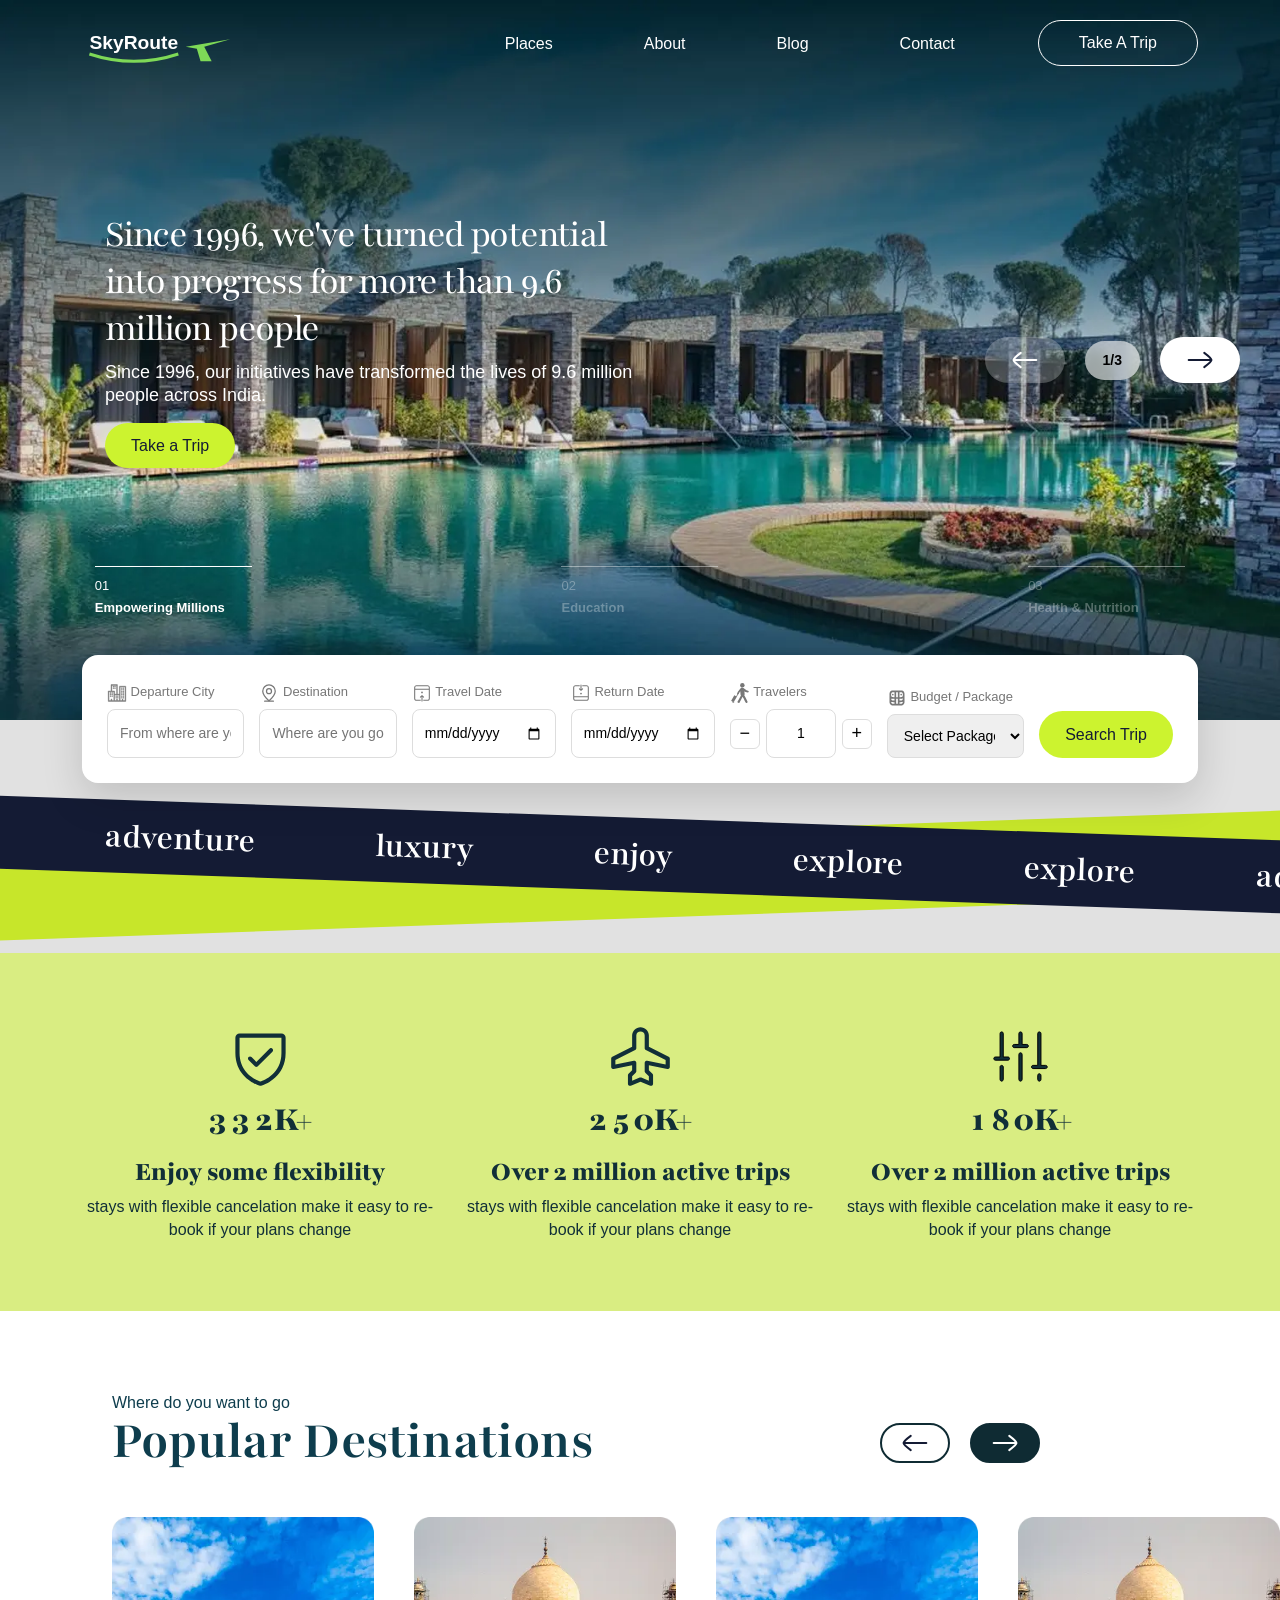
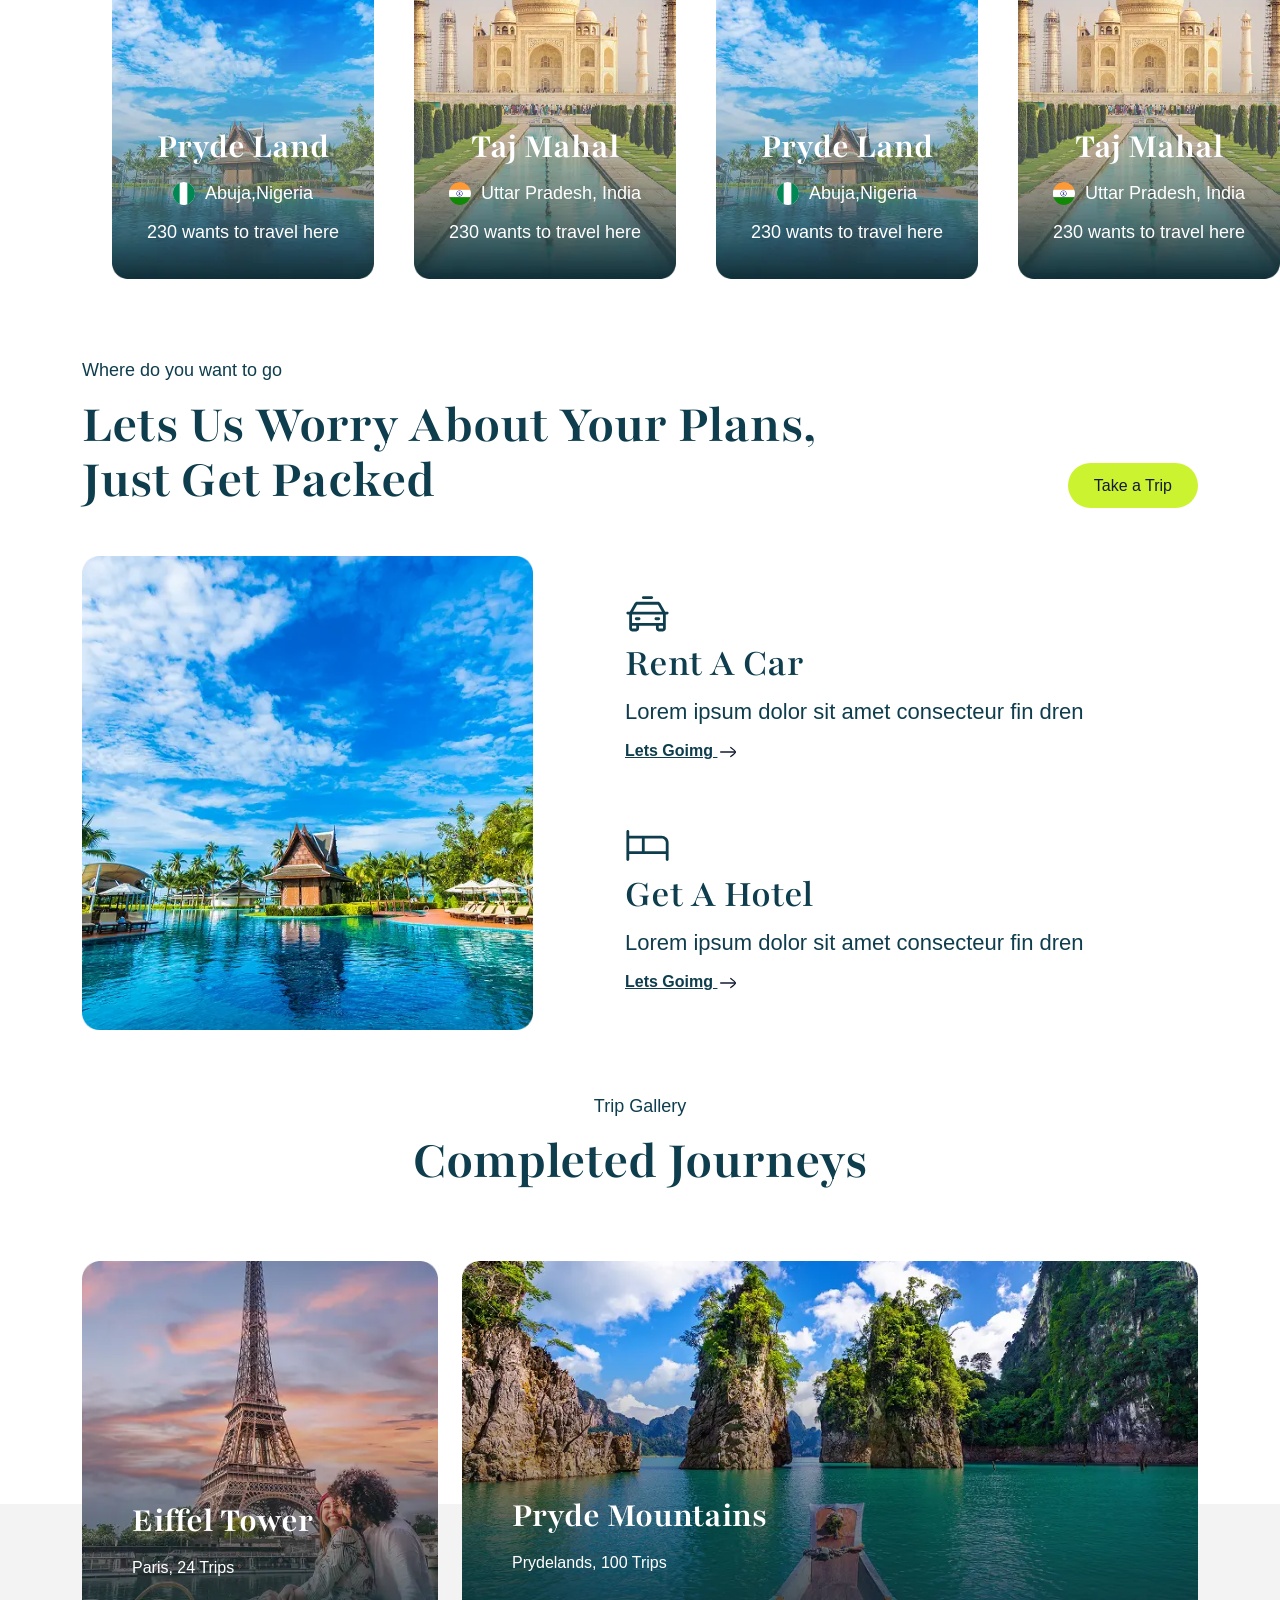
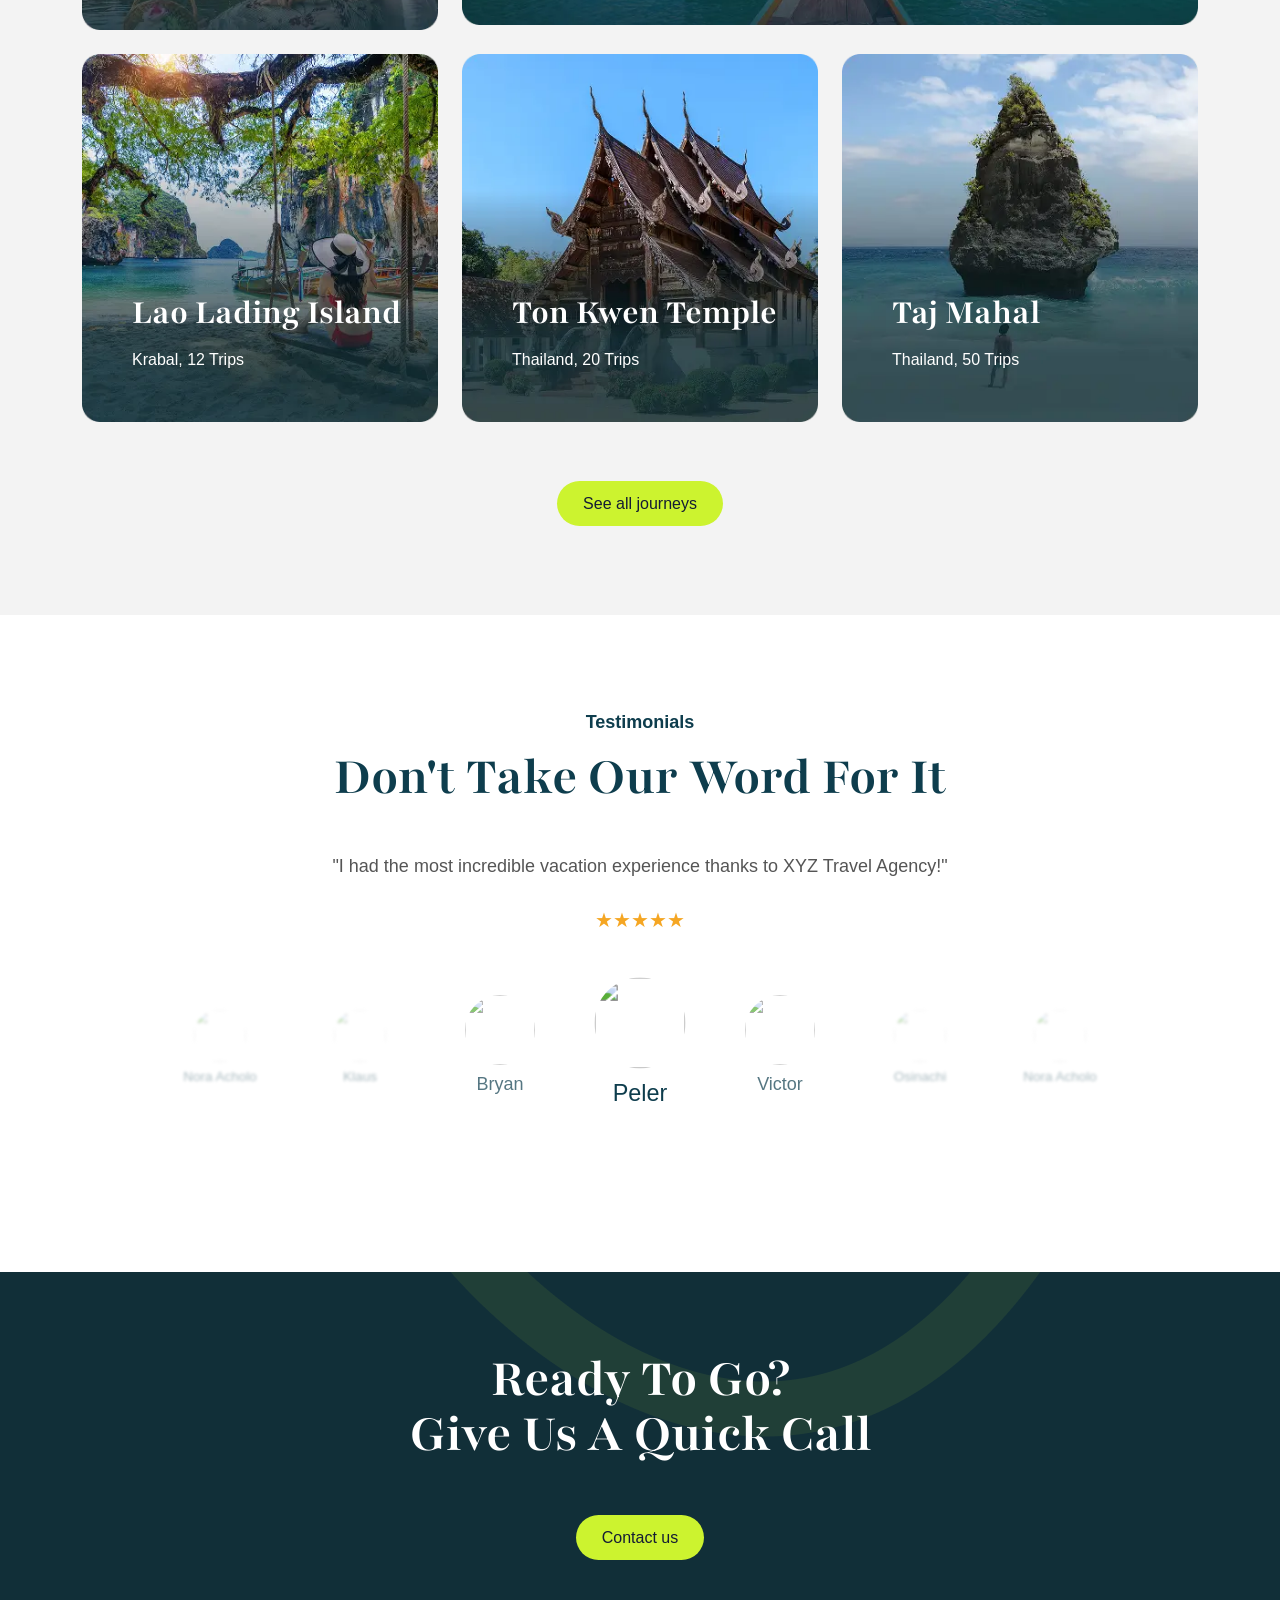
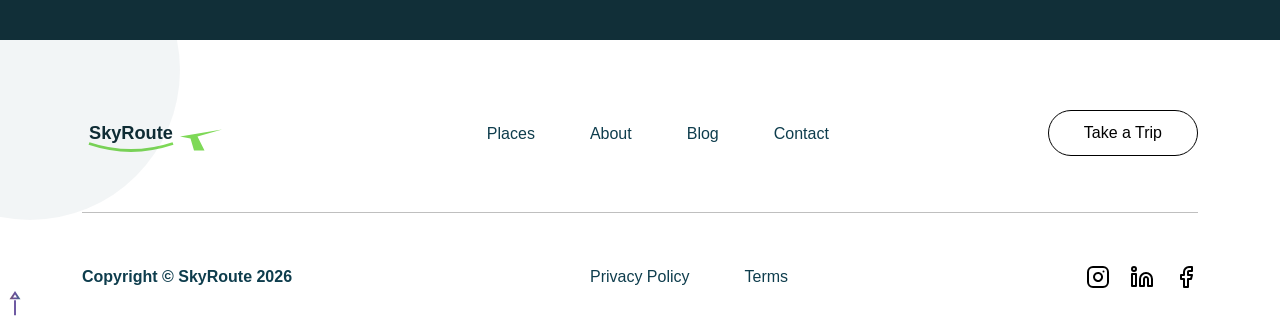
==== index.html @ 2f545174 "Add files via upload" ====
<!DOCTYPE html>
<html lang="en">

<head>
    <meta charset="UTF-8" />
    <meta name="viewport" content="width=device-width, initial-scale=1" />
    <!-- SEO Essentials -->
    <title>Sky Route Travel Agency</title>
    <meta name="description" content="Sky Route Travel Agency" />
    <meta name="keywords" content="Sky Route Travel Agency" />
    <meta name="author" content="Sky Route Travel Agency" />
    <meta name="robots" content="index, follow" />
    <!-- Open Graph / Social Sharing -->
    <meta property="og:title" content="Sky Route Travel Agency" />
    <meta property="og:description" content="Sky Route Travel Agency" />
    <meta property="og:image" content="" />
    <meta property="og:url" content="" />
    <meta property="og:type" content="website" />
    <meta name="twitter:card" content="summary_large_image" />
    <!-- Canonical -->
    <link rel="canonical" href="" />
    <!-- Favicons -->
    <link rel="icon" type="image/png" href="./assets/images/favicon.svg" />
    <link rel="apple-touch-icon" href="assets/images/apple-touch-icon.png" />
    <!-- Theme Colors -->
    <meta name="theme-color" content="#0080A8" />
    <meta name="msapplication-TileColor" content="#0080A8" />
    <meta name="msapplication-navbutton-color" content="#0080A8" />
    <!-- Fonts (Preconnect + Async Load for CLS fix) -->
    <link rel="preconnect" href="https://fonts.googleapis.com" crossorigin />
    <link rel="preconnect" href="https://fonts.googleapis.com">
    <link
        href="https://fonts.googleapis.com/css2?family=Playfair:ital,opsz,wght@0,5..1200,300..900;1,5..1200,300..900&display=swap"
        rel="stylesheet">
    <!-- CSS Performance -->
    <link rel="stylesheet" href="assets/css/bootstrap.min.css" />
    <link rel="stylesheet" href="https://cdn.jsdelivr.net/npm/swiper@11/swiper-bundle.min.css" />
    <link href="https://unpkg.com/aos@2.3.1/dist/aos.css" rel="stylesheet">
    <link rel="stylesheet" href="assets/css/style.css?v5" />
    <link rel="stylesheet" href="assets/css/responsive.css?v5" />
</head>

<body>
    <!-- Flight animation -->
    <!-- <div class="flight-overlay">

        <svg viewBox="0 0 1200 800" class="flight-svg">

            <path id="flightPath" d="M50 150 
C300 20 500 200 700 120
S1000 200 1150 100" stroke="#0E3D4D" stroke-width="2" fill="none" stroke-dasharray="6 8" />

        </svg>

        <img src="assets/images/plane-yellow.gif" class="scroll-plane">

    </div> -->
    <!-- Flight animation -->
    <!-- Loader Start Here -->
    <div class="loader-bg">
        <div class="loader">

            <!-- Circular Logo -->
            <!-- <div class="travel-logo">
            <svg viewBox="0 0 120 120">
                <circle cx="60" cy="60" r="55"></circle>
            </svg>
        </div> -->
            <div class="loader-bg">
                <div class="loader">

                    <div class="travel-logo">
                        <svg viewBox="0 0 120 120">
                            <circle cx="60" cy="60" r="55"></circle>
                        </svg>
                    </div>

                    <div class="plane">✈</div>

                </div>
            </div>
            <!-- Plane -->
            <div class="plane">✈</div>

        </div>
    </div>
    <!-- HEADER START -->

    <header id="navigation_bar">


        <nav class="navbar navbar-expand-xl transparent-header">
            <div class="container">

                <!-- Logo -->
                <a class="navbar-brand" href="index.html">
                    <img src="assets/images/logo.svg" alt="SkyRoute Travel" width="163" height="25" class="img-fluid">
                </a>

                <!-- Hamburger -->
                <button class="navbar-toggler" type="button" data-bs-toggle="offcanvas" data-bs-target="#mainMenu"
                    aria-controls="mainMenu" aria-label="Toggle navigation">

                    <img src="assets/images/hamburger-menu.svg" alt="Menu" width="28" height="17" class="img-fluid">

                </button>

                <!-- Offcanvas Menu -->
                <div class="offcanvas offcanvas-end" tabindex="-1" id="mainMenu">

                    <!-- Offcanvas Header -->
                    <div class="offcanvas-header">

                        <a href="index.html">
                            <img src="assets/images/logo.svg" alt="SkyRoute Travel" width="163" height="25"
                                class="img-fluid">
                        </a>

                        <button type="button" class="btn-close" data-bs-dismiss="offcanvas"></button>

                    </div>

                    <!-- Menu Links -->
                    <div class="offcanvas-body">

                        <ul class="navbar-nav ms-auto">

                            <li class="nav-item">
                                <a class="nav-link" href="#">Places</a>
                            </li>

                            <li class="nav-item">
                                <a class="nav-link" href="#">About</a>
                            </li>

                            <li class="nav-item">
                                <a class="nav-link" href="#">Blog</a>
                            </li>

                            <li class="nav-item">
                                <a class="nav-link" href="">Contact</a>
                            </li>
                            <li class="nav-item">
                                <!-- <a class="nav-link btn" href="">Take a Trip </a> -->
                                <a class="nav-link btn main-btn" href="#" role="button">

                                    <span class="btn-text">Take a Trip</span>

                                    <img src="./assets/images/plane-yellow.gif" class="plane-icon" alt="plane">

                                </a>
                            </li>

                        </ul>

                    </div>

                </div>

            </div>
        </nav>


    </header>


    <!-- HEADER ENDS -->
    <main>
        <div class="page-wrapper">
            <!-- Home Banner Section Start  -->
            <section id="home-banner" class="banner">
                <div class="container-fluid p-0">
                    <div class="row">
                        <div class="col-12">
                            <div class="home-banner-slider swiper">
                                <div class="swiper-wrapper">
                                    <div class="swiper-slide">
                                        <div class="slide-zoom-layer">
                                            <div class="home-banner-img">
                                                <picture>
                                                    <!-- Mobile WebP -->
                                                    <source media="(max-width: 991px)"
                                                        srcset="assets/images/home/home-banner-mobile-1.webp"
                                                        type="image/webp" />
                                                    <!-- Mobile JPEG fallback -->
                                                    <source media="(max-width: 991px)"
                                                        srcset="assets/images/home/home-banner-mobile-1.jpg"
                                                        type="image/jpeg" />
                                                    <!-- Desktop WebP -->
                                                    <source media="(min-width: 768px)"
                                                        srcset="assets/images/home/home-banner-1.webp"
                                                        type="image/webp" />
                                                    <!-- Desktop JPEG fallback -->
                                                    <source media="(min-width: 768px)"
                                                        srcset="assets/images/home/home-banner-1.jpg"
                                                        type="image/jpeg" />
                                                    <!-- Default image fallback -->
                                                    <img src="assets/images/home/home-banner-1.jpg" alt="Lifestyle"
                                                        class="img-fluid" width="1512" height="550" loading="lazy" />
                                                </picture>
                                            </div>
                                        </div>
                                        <div class="container home-banner-box">
                                            <div class="home-banner-content">
                                                <h1>
                                                    Since 1996, we've turned potential into progress for more than 9.6
                                                    million people
                                                </h1>
                                                <p>Since 1996, our initiatives have transformed the lives of 9.6
                                                    million people across India.</p>

                                                <a class="main-btn" href="#" role="button">

                                                    <span class="btn-text">Take a Trip</span>

                                                    <img src="./assets/images/plane-yellow.gif" class="plane-icon"
                                                        alt="plane">

                                                </a>

                                            </div>

                                        </div>
                                    </div>
                                    <div class="swiper-slide">
                                        <div class="slide-zoom-layer">
                                            <div class="home-banner-img">
                                                <picture>
                                                    <!-- Mobile WebP -->
                                                    <source media="(max-width: 991px)"
                                                        srcset="assets/images/home/home-banner-mobile-1.webp"
                                                        type="image/webp" />
                                                    <!-- Mobile JPEG fallback -->
                                                    <source media="(max-width: 991px)"
                                                        srcset="assets/images/home/home-banner-mobile-1.jpg"
                                                        type="image/jpeg" />
                                                    <!-- Desktop WebP -->
                                                    <source media="(min-width: 768px)"
                                                        srcset="assets/images/home/home-banner-1.webp"
                                                        type="image/webp" />
                                                    <!-- Desktop JPEG fallback -->
                                                    <source media="(min-width: 768px)"
                                                        srcset="assets/images/home/home-banner-1.jpg"
                                                        type="image/jpeg" />
                                                    <!-- Default image fallback -->
                                                    <img src="assets/images/home/home-banner-1.jpg" alt="Lifestyle"
                                                        class="img-fluid" width="1512" height="550" loading="lazy" />
                                                </picture>
                                            </div>
                                        </div>
                                        <div class="container home-banner-box">
                                            <div class="home-banner-content">
                                                <h1>
                                                    Since 1996, we've turned potential into progress for more than 9.6
                                                    million people
                                                </h1>
                                                <p>Since 1996, our initiatives have transformed the lives of 9.6
                                                    million people across India.</p>
                                                <a class="main-btn" href="#" role="button">

                                                    <span class="btn-text">Take a Trip</span>

                                                    <img src="./assets/images/plane-yellow.gif" class="plane-icon"
                                                        alt="plane">

                                                </a>
                                            </div>

                                        </div>
                                    </div>
                                    <div class="swiper-slide">
                                        <div class="slide-zoom-layer">
                                            <div class="home-banner-img">
                                                <picture>
                                                    <!-- Mobile WebP -->
                                                    <source media="(max-width: 991px)"
                                                        srcset="assets/images/home/home-banner-mobile-1.webp"
                                                        type="image/webp" />
                                                    <!-- Mobile JPEG fallback -->
                                                    <source media="(max-width: 991px)"
                                                        srcset="assets/images/home/home-banner-mobile-1.jpg"
                                                        type="image/jpeg" />
                                                    <!-- Desktop WebP -->
                                                    <source media="(min-width: 768px)"
                                                        srcset="assets/images/home/home-banner-1.webp"
                                                        type="image/webp" />
                                                    <!-- Desktop JPEG fallback -->
                                                    <source media="(min-width: 768px)"
                                                        srcset="assets/images/home/home-banner-1.jpg"
                                                        type="image/jpeg" />
                                                    <!-- Default image fallback -->
                                                    <img src="assets/images/home/home-banner-1.jpg" alt="Lifestyle"
                                                        class="img-fluid" width="1512" height="550" loading="lazy" />
                                                </picture>
                                            </div>
                                        </div>
                                        <div class="container home-banner-box">
                                            <div class="home-banner-content">
                                                <h1>
                                                    Since 1996, we've turned potential into progress for more than 9.6
                                                    million people
                                                </h1>
                                                <p>Since 1996, our initiatives have transformed the lives of 9.6
                                                    million people across India.</p>
                                                <a class="main-btn" href="#" role="button">

                                                    <span class="btn-text">Take a Trip</span>

                                                    <img src="./assets/images/plane-yellow.gif" class="plane-icon"
                                                        alt="plane">

                                                </a>
                                            </div>

                                        </div>
                                    </div>

                                </div>
                                <div class="home-banner-nav">
                                    <div class="nav-item active" data-slide="0">
                                        <!-- <img src="assets/images/home/home-banner-1.jpg" alt="" class="img-fluid"> -->
                                        <span class="number-count">01</span>
                                        <span>Empowering Millions</span>
                                    </div>
                                    <div class="nav-item" data-slide="1">
                                        <!-- <img src="assets/images/home/home-banner-2.jpg" alt="" class="img-fluid"> -->
                                        <span class="number-count">02</span>
                                        <span>Education</span>
                                    </div>
                                    <div class="nav-item" data-slide="2">
                                        <!-- <img src="assets/images/home/home-banner-3.jpg" alt="" class="img-fluid"> -->
                                        <span class="number-count">03</span>
                                        <span>Health & Nutrition</span>
                                    </div>

                                </div>
                                <!-- Custom Arrows -->
                                <div class="home-banner-arrows">

                                    <button class="arrow-btn prev-btn banner-prev" aria-label="Previous slide">
                                        <img src="assets/images/slider-arrow.svg" alt="Previous">
                                    </button>

                                    <div class="slide-count">
                                        <span class="current">1</span>/<span class="total">3</span>
                                    </div>

                                    <button class="arrow-btn next-btn banner-next" aria-label="Next slide">
                                        <img src="assets/images/slider-arrow.svg" alt="Next">
                                    </button>

                                </div>
                                <!-- Mobile Pagination Dots -->
                                <!-- <div class="swiper-pagination home-banner-dots"></div> -->
                            </div>
                        </div>
                    </div>
                </div>
            </section>
            <!-- Home Banner Section End  -->
            <div class="booking-bg">
                <section class="booking-section">

                    <div class="container">

                        <form id="bookingForm">

                            <div class="booking-box">

                                <!-- Departure City -->
                                <div class="booking-field icon-field">

                                    <label for="departure">
                                        <img src="./assets/images/city.svg" width="20" alt=""> Departure City
                                    </label>

                                    <div class="input-icon">
                                        <input type="text" id="departure" name="departure"
                                            placeholder="From where are you travelling?" list="cityList"
                                            autocomplete="off" required>
                                    </div>

                                </div>


                                <!-- Destination -->
                                <div class="booking-field icon-field">

                                    <label for="destination">
                                        <img src="./assets/images/location.svg" width="20" alt=""> Destination
                                    </label>

                                    <div class="input-icon">
                                        <input type="text" id="destination" name="destination"
                                            placeholder="Where are you going?" list="cityList" autocomplete="off"
                                            required>
                                    </div>

                                </div>


                                <!-- City Suggestions -->
                                <datalist id="cityList">

                                    <option value="Mumbai">
                                    <option value="Goa">
                                    <option value="Delhi">
                                    <option value="Bali">
                                    <option value="Dubai">
                                    <option value="Thailand">
                                    <option value="Maldives">
                                    <option value="Singapore">
                                    <option value="Paris">
                                    <option value="London">

                                </datalist>


                                <!-- Travel Date -->
                                <div class="booking-field icon-field">

                                    <label for="travelDate">
                                        <img src="./assets/images/travel-date.svg" width="20" alt=""> Travel Date
                                    </label>

                                    <div class="input-icon">
                                        <input type="date" id="travelDate" name="travelDate" required>
                                    </div>

                                </div>


                                <!-- Return Date -->
                                <div class="booking-field icon-field">

                                    <label for="returnDate">
                                        <img src="./assets/images/return-date.svg" width="20" alt=""> Return Date
                                    </label>

                                    <div class="input-icon">
                                        <input type="date" id="returnDate" name="returnDate" required>
                                    </div>

                                </div>


                                <!-- Travelers -->
                                <div class="booking-field traveler-field">

                                    <label>
                                        <img src="./assets/images/traveler.svg" width="20" alt=""> Travelers
                                    </label>

                                    <div class="traveler-counter">

                                        <button type="button" id="minusTraveler">−</button>

                                        <input type="text" id="travelerCount" value="1" readonly>

                                        <button type="button" id="addTraveler">+</button>

                                    </div>

                                </div>


                                <!-- Package -->
                                <div class="booking-field icon-field">

                                    <label for="package">
                                        <img src="./assets/images/budget.svg" width="20" alt=""> Budget / Package
                                    </label>

                                    <div class="input-icon">

                                        <select id="package" name="package" required>

                                            <option value="">Select Package</option>
                                            <option value="2000">Budget Package</option>
                                            <option value="3500">Standard Package</option>
                                            <option value="6000">Luxury Package</option>
                                            <option value="9000">Premium Package</option>

                                        </select>

                                    </div>

                                </div>


                                <!-- Search Button -->
                                <div class="booking-btn">

                                    <button class="main-btn" id="searchTrip" type="button">

                                        <span class="btn-text">Search Trip</span>

                                        <img src="./assets/images/plane-yellow.gif" class="plane-icon" alt="plane">

                                    </button>

                                </div>

                            </div>

                        </form>



                        <!-- Traveler Details Section -->
                        <div class="traveler-details-wrapper" id="travelerDetailsWrapper" style="display:none">

                            <h4>Traveler Details</h4>

                            <div id="travelerCards"></div>

                        </div>

                    </div>

                </section>
                <section class="marquee-section">
                    <div class="blue-strip">
                        <div class="marquee">

                            <div class="marquee-content">
                                <span>explore</span>
                                <span>adventure</span>
                                <span>luxury</span>
                                <span>enjoy</span>
                                <span>explore</span>

                                <!-- duplicate for smooth loop -->
                                <span>explore</span>
                                <span>adventure</span>
                                <span>luxury</span>
                                <span>enjoy</span>
                                <span>explore</span>
                            </div>

                        </div>
                    </div>
                    <div class="yellow-strip"></div>
                </section>
            </div>

            <section id="counter-info">

                <div class="container">
                    <div class="counter-info-content">
                        <div class="row">

                            <div class="col-lg-4">
                                <div class="counter-info-box">
                                    <div class="counter-info-icon">
                                        <img src="assets/images/home/flexibility.svg" width="67" height="67">
                                    </div>

                                    <div class="counter-info-para">
                                        <h3>
                                            <span class="counter" data-target="332">0</span><span>K+</span>
                                        </h3>
                                        <h3>Enjoy some flexibility</h3>
                                        <p>stays with flexible cancelation make it easy to re-book if your plans change
                                        </p>
                                    </div>
                                </div>
                            </div>

                            <div class="col-lg-4">
                                <div class="counter-info-box">
                                    <div class="counter-info-icon">
                                        <img src="assets/images/home/plain.svg" width="67" height="67">
                                    </div>

                                    <div class="counter-info-para">
                                        <h3>
                                            <span class="counter" data-target="250">0</span><span>K+</span>
                                        </h3>
                                        <h3>Over 2 million active trips</h3>
                                        <p>stays with flexible cancelation make it easy to re-book if your plans change
                                        </p>
                                    </div>
                                </div>
                            </div>

                            <div class="col-lg-4">
                                <div class="counter-info-box">
                                    <div class="counter-info-icon">
                                        <img src="assets/images/home/active-trip.svg" width="67" height="67">
                                    </div>

                                    <div class="counter-info-para">
                                        <h3>
                                            <span class="counter" data-target="180">0</span><span>K+</span>
                                        </h3>
                                        <h3>Over 2 million active trips</h3>
                                        <p>stays with flexible cancelation make it easy to re-book if your plans change
                                        </p>
                                    </div>
                                </div>
                            </div>

                        </div>
                    </div>
                </div>


            </section>

            <section id="popular-destinations">
                <div class="popular-destination-heading">
                    <p>Where do you want to go</p>
                    <h2>Popular Destinations</h2>

                    <div class="popular-arrows">
                        <div class="arrow prev active">
                            <img src="./assets/images/slider-arrow.svg" width="34" height="34">
                        </div>

                        <div class="arrow next">
                            <img src="./assets/images/slider-arrow.svg" width="34" height="34">
                        </div>
                    </div>
                </div>
                <div class="popular-destinations">

                    <div class="swiper popular-destinations-slider">

                        <div class="swiper-wrapper">

                            <div class="swiper-slide">
                                <div class="popular-destination-box zoom-hover">
                                    <picture>
                                        <source srcset="./assets/images/home/pryd-land.webp" type="image/webp">
                                        <source srcset="./assets/images/home/pryd-land.png" type="image/png">
                                        <img src="./assets/images/home/pryd-land.png" alt="" class="img-fluid">
                                    </picture>

                                    <div class="popular-location">
                                        <h2>Pryde land</h2>
                                        <p><img src="./assets/images/nigeria-flag.svg" alt="" class="img-fluid"
                                                width="22" height="22">Abuja,Nigeria</p>
                                        <span>230 wants to travel here</span>
                                    </div>
                                </div>
                            </div>

                            <div class="swiper-slide">
                                <div class="popular-destination-box zoom-hover">
                                    <picture>
                                        <source srcset="./assets/images/home/taj-mahal.webp" type="image/webp">
                                        <source srcset="./assets/images/home/taj-mahal.png" type="image/png">
                                        <img src="./assets/images/home/taj-mahal.png" alt="" class="img-fluid">
                                    </picture>
                                    <div class="popular-location">
                                        <h2>Taj Mahal</h2>
                                        <p><img src="./assets/images/india-flag.svg" alt="" class="img-fluid" width="22"
                                                height="22">Uttar Pradesh, India</p>
                                        <span>230 wants to travel here</span>
                                    </div>
                                </div>
                            </div>
                            <div class="swiper-slide">
                                <div class="popular-destination-box zoom-hover">
                                    <picture>
                                        <source srcset="./assets/images/home/pryd-land.webp" type="image/webp">
                                        <source srcset="./assets/images/home/pryd-land.png" type="image/png">
                                        <img src="./assets/images/home/pryd-land.png" alt="" class="img-fluid">
                                    </picture>

                                    <div class="popular-location">
                                        <h2>Pryde land</h2>
                                        <p><img src="./assets/images/nigeria-flag.svg" alt="" class="img-fluid"
                                                width="22" height="22">Abuja,Nigeria</p>
                                        <span>230 wants to travel here</span>
                                    </div>
                                </div>
                            </div>

                            <div class="swiper-slide">
                                <div class="popular-destination-box zoom-hover">
                                    <picture>
                                        <source srcset="./assets/images/home/taj-mahal.webp" type="image/webp">
                                        <source srcset="./assets/images/home/taj-mahal.png" type="image/png">
                                        <img src="./assets/images/home/taj-mahal.png" alt="" class="img-fluid">
                                    </picture>
                                    <div class="popular-location">
                                        <h2>Taj Mahal</h2>
                                        <p><img src="./assets/images/india-flag.svg" alt="" class="img-fluid" width="22"
                                                height="22">Uttar Pradesh, India</p>
                                        <span>230 wants to travel here</span>
                                    </div>
                                </div>
                            </div>
                            <div class="swiper-slide">
                                <div class="popular-destination-box zoom-hover">
                                    <picture>
                                        <source srcset="./assets/images/home/pryd-land.webp" type="image/webp">
                                        <source srcset="./assets/images/home/pryd-land.png" type="image/png">
                                        <img src="./assets/images/home/pryd-land.png" alt="" class="img-fluid">
                                    </picture>

                                    <div class="popular-location">
                                        <h2>Pryde land</h2>
                                        <p><img src="./assets/images/nigeria-flag.svg" alt="" class="img-fluid"
                                                width="22" height="22">Abuja,Nigeria</p>
                                        <span>230 wants to travel here</span>
                                    </div>
                                </div>
                            </div>

                            <div class="swiper-slide">
                                <div class="popular-destination-box zoom-hover">
                                    <picture>
                                        <source srcset="./assets/images/home/taj-mahal.webp" type="image/webp">
                                        <source srcset="./assets/images/home/taj-mahal.png" type="image/png">
                                        <img src="./assets/images/home/taj-mahal.png" alt="" class="img-fluid">
                                    </picture>
                                    <div class="popular-location">
                                        <h2>Taj Mahal</h2>
                                        <p><img src="./assets/images/india-flag.svg" alt="" class="img-fluid" width="22"
                                                height="22">Uttar Pradesh, India</p>
                                        <span>230 wants to travel here</span>
                                    </div>
                                </div>
                            </div>
                        </div>

                    </div>

                </div>
            </section>
            <section class="travel-services">

                <div class="container">

                    <div class="row">
                        <div class="col-lg-8">
                            <div class="travel-services-heading">
                                <p>
                                    Where do you want to go
                                </p>
                                <h2>Lets us worry about your plans, <br>
                                    Just get packed</h2>
                            </div>
                        </div>
                        <div class="col-lg-4">
                            <div class="service-button">
                                <a class="main-btn" href="#" role="button">

                                    <span class="btn-text">Take a Trip</span>

                                    <img src="./assets/images/plane-yellow.gif" class="plane-icon" alt="plane">

                                </a>
                            </div>
                        </div>
                    </div>
                    <div class="row align-items-center">
                        <div class="col-lg-5 mt-5 col-left zoom-hover">
                            <picture>
                                <source srcset="./assets/images/home/lets-us-thumb.webp" type="image/webp">
                                <source srcset="./assets/images/home/lets-us-thumb.png" type="image/png">
                                <img src="./assets/images/home/lets-us-thumb.png" alt="" class="img-fluid">
                            </picture>
                        </div>

                        <div class="col-lg-7 mt-5 col-right">
                            <div class="trip-package">
                                <img src="./assets/images/car.svg" class="" alt="Car" width="45" height="45">
                                <h2>Rent a car</h2>
                                <p>Lorem ipsum dolor sit amet consecteur fin dren</p>
                                <a href="">Lets Goimg
                                    <img src="./assets/images/slider-arrow.svg" alt="" width="22" height="22">
                                </a>
                            </div>
                            <div class="trip-package">
                                <img src="./assets/images/bed.svg" class="" alt="Hotel" width="45" height="45">
                                <h2>Get a hotel</h2>
                                <p>Lorem ipsum dolor sit amet consecteur fin dren</p>
                                <a href="">Lets Goimg
                                    <img src="./assets/images/slider-arrow.svg" alt="" width="22" height="22">
                                </a>
                            </div>
                        </div>
                    </div>


                </div>

            </section>
            <section id="trip-gallery">
                <div class="container">
                    <div class="trip-gallery-content">
                        <div class="trip-gallery-heading text-center">
                            <p>Trip Gallery</p>
                            <h2>Completed Journeys</h2>
                        </div>
                        <div class="gallery-bg">
                            <div class="row mt-5 gy-4">
                                <div class="col-lg-4">
                                    <div class="gallery-image zoom-hover">
                                        <picture>
                                            <source srcset="./assets/images/home/eiffel-tower.webp" type="image/webp">
                                            <source srcset="./assets/images/home/eiffel-tower.png" type="image/png">
                                            <img src="./assets/images/home/eiffel-tower.png" alt="" class="img-fluid">
                                        </picture>
                                        <div class="gallery-sub-content">
                                            <h2>Eiffel Tower</h2>
                                            <p>Paris, 24 Trips</p>
                                        </div>
                                    </div>
                                </div>
                                <div class="col-lg-8">
                                    <div class="gallery-image zoom-hover">
                                        <picture>
                                            <source srcset="./assets/images/home/pryde-mountains.webp"
                                                type="image/webp">
                                            <source srcset="./assets/images/home/pryde-mountains.png" type="image/png">
                                            <img src="./assets/images/home/pryde-mountains.png" alt=""
                                                class="img-fluid">
                                        </picture>
                                        <div class="gallery-sub-content">
                                            <h2>Pryde mountains</h2>
                                            <p>Prydelands, 100 Trips</p>
                                        </div>
                                    </div>
                                </div>
                                <div class="col-lg-4">
                                    <div class="gallery-image zoom-hover">
                                        <picture>
                                            <source srcset="./assets/images/home/lao-lading-lsland.webp"
                                                type="image/webp">
                                            <source srcset="./assets/images/home/lao-lading-lsland.png"
                                                type="image/png">
                                            <img src="./assets/images/home/lao-lading-lsland.png" alt=""
                                                class="img-fluid">
                                        </picture>
                                        <div class="gallery-sub-content">
                                            <h2>Lao Lading Island</h2>
                                            <p>Krabal, 12 Trips</p>
                                        </div>
                                    </div>
                                </div>
                                <div class="col-lg-4">
                                    <div class="gallery-image zoom-hover">
                                        <picture>
                                            <source srcset="./assets/images/home/ton-kwen-temple.webp"
                                                type="image/webp">
                                            <source srcset="./assets/images/home/ton-kwen-temple.png" type="image/png">
                                            <img src="./assets/images/home/ton-kwen-temple.png" alt=""
                                                class="img-fluid">
                                        </picture>
                                        <div class="gallery-sub-content">
                                            <h2>Ton Kwen Temple</h2>
                                            <p>Thailand, 20 Trips</p>
                                        </div>
                                    </div>
                                </div>
                                <div class="col-lg-4">
                                    <div class="gallery-image zoom-hover">
                                        <picture>
                                            <source srcset="./assets/images/home/taaj-mahal.webp" type="image/webp">
                                            <source srcset="./assets/images/home/taaj-mahal.png" type="image/png">
                                            <img src="./assets/images/home/taaj-mahal.png" alt="" class="img-fluid">
                                        </picture>
                                        <div class="gallery-sub-content">
                                            <h2>Taj Mahal</h2>
                                            <p>Thailand, 50 Trips</p>
                                        </div>
                                    </div>
                                </div>
                                <div class="col-lg-12 text-center journey">
                                    <a class="main-btn" href="#" role="button">

                                        <span class="btn-text">See all journeys</span>

                                        <img src="./assets/images/plane-yellow.gif" class="plane-icon" alt="plane">

                                    </a>
                                </div>
                            </div>
                        </div>
                    </div>
                </div>
            </section>



            <section id="testimonial">

                <div class="testimonial-heading">
                    <p>Testimonials</p>
                    <h2>Don't take our word for it</h2>
                </div>

                <!-- TEXT -->

                <div class="swiper testimonial-text">
                    <div class="swiper-wrapper">

                        <div class="swiper-slide">
                            <p>
                                "I had the most incredible vacation experience thanks to XYZ Travel Agency!"
                            </p>
                            <div class="stars">★★★★★</div>
                        </div>

                        <div class="swiper-slide">
                            <p>
                                "The team handled everything professionally and perfectly."
                            </p>
                            <div class="stars">★★★★★</div>
                        </div>

                        <div class="swiper-slide">
                            <p>
                                "Great travel planning and excellent support."
                            </p>
                            <div class="stars">★★★★★</div>
                        </div>

                        <div class="swiper-slide">
                            <p>
                                "Best travel experience ever."
                            </p>
                            <div class="stars">★★★★★</div>
                        </div>

                        <div class="swiper-slide">
                            <p>
                                "Highly recommended agency."
                            </p>
                            <div class="stars">★★★★★</div>
                        </div>
                        <div class="swiper-slide">
                            <p>
                                "I had the most incredible vacation experience thanks to XYZ Travel Agency!"
                            </p>
                            <div class="stars">★★★★★</div>
                        </div>

                        <div class="swiper-slide">
                            <p>
                                "The team handled everything professionally and perfectly."
                            </p>
                            <div class="stars">★★★★★</div>
                        </div>

                        <div class="swiper-slide">
                            <p>
                                "Great travel planning and excellent support."
                            </p>
                            <div class="stars">★★★★★</div>
                        </div>

                        <div class="swiper-slide">
                            <p>
                                "Best travel experience ever."
                            </p>
                            <div class="stars">★★★★★</div>
                        </div>

                        <div class="swiper-slide">
                            <p>
                                "Highly recommended agency."
                            </p>
                            <div class="stars">★★★★★</div>
                        </div>
                    </div>
                </div>


                <!-- PROFILES -->

                <div class="swiper testimonial-profiles">
                    <div class="swiper-wrapper">

                        <div class="swiper-slide">
                            <img src="https://i.pravatar.cc/80?img=1">
                            <p>Peler</p>
                        </div>

                        <div class="swiper-slide">
                            <img src="https://i.pravatar.cc/80?img=2">
                            <p>Victor</p>
                        </div>

                        <div class="swiper-slide">
                            <img src="https://i.pravatar.cc/80?img=3">
                            <p>Osinachi</p>
                        </div>

                        <div class="swiper-slide">
                            <img src="https://i.pravatar.cc/80?img=4">
                            <p>Nora Acholo</p>
                        </div>

                        <div class="swiper-slide">
                            <img src="https://i.pravatar.cc/80?img=5">
                            <p>Klaus</p>
                        </div>

                        <div class="swiper-slide">
                            <img src="https://i.pravatar.cc/80?img=6">
                            <p>Bryan</p>
                        </div>

                        <div class="swiper-slide">
                            <img src="https://i.pravatar.cc/80?img=1">
                            <p>Peler</p>
                        </div>

                        <div class="swiper-slide">
                            <img src="https://i.pravatar.cc/80?img=2">
                            <p>Victor</p>
                        </div>

                        <div class="swiper-slide">
                            <img src="https://i.pravatar.cc/80?img=3">
                            <p>Osinachi</p>
                        </div>

                        <div class="swiper-slide">
                            <img src="https://i.pravatar.cc/80?img=4">
                            <p>Nora Acholo</p>
                        </div>

                        <div class="swiper-slide">
                            <img src="https://i.pravatar.cc/80?img=5">
                            <p>Klaus</p>
                        </div>

                        <div class="swiper-slide">
                            <img src="https://i.pravatar.cc/80?img=6">
                            <p>Bryan</p>
                        </div>
                    </div>
                </div>

            </section>
            <section id="ready-to-go">
                <div class="container">
                    <div class="ready-to-go-content text-center">
                        <h2>Ready to go? <br>
                            Give us a quick call</h2>
                        <div class="contact-button">
                            <a class="main-btn" href="#" role="button">

                                <span class="btn-text">Contact us</span>

                                <img src="./assets/images/plane-yellow.gif" class="plane-icon" alt="plane">

                            </a>
                        </div>
                    </div>
                </div>
            </section>
        </div>

        <!-- Booking Data Popup  Start -->
        <div id="bookingPopup" class="popup">

            <div class="popup-box">

                <h3>Trip Summary</h3>

                <div class="trip-summary">

                    <p><strong>Departure:</strong> <span id="p_departure"></span></p>

                    <p><strong>Destination:</strong> <span id="p_destination"></span></p>

                    <p><strong>Travel Date:</strong> <span id="p_travel"></span></p>

                    <p><strong>Return Date:</strong> <span id="p_return"></span></p>

                </div>


                <div class="traveler-summary">

                    <p><strong>Men:</strong> <span id="p_men">0</span></p>

                    <p><strong>Women:</strong> <span id="p_women">0</span></p>

                    <p><strong>Children:</strong> <span id="p_children">0</span></p>

                    <p><strong>Total Travelers:</strong> <span id="p_travelers"></span></p>

                </div>


                <div class="trip-summary">

                    <p><strong>Total Days:</strong> <span id="p_days"></span></p>

                    <p><strong>Package Amount:</strong> ₹<span id="p_amount"></span></p>

                </div>


                <h4>Traveler Details</h4>

                <div id="popupTravelerList" class="traveler-popup-list"></div>


                <div class="popup-buttons">

                    <button class="cancel-btn" onclick="closePopup()">
                        Cancel
                    </button>

                    <button class="confirm-btn" onclick="confirmTrip()">
                        Confirm
                    </button>

                </div>

            </div>

        </div>
        <!-- Booking Data Popup  End -->

        <div id="thankPopup" class="popup">

            <div class="popup-box">

                <h3>🎉 Thank You!</h3>

                <p>Your trip request has been submitted.</p>

                <button onclick="closeThank()">Close</button>

            </div>

        </div>

    </main>
    <!-- Footer Start -->
    <footer id="footer">

        <div class="container">

            <div class="footer-top">

                <!-- Logo + description -->
                <div class="footer-logo">

                    <img src="assets/images/logo-black.svg" alt="logo" width="154" height="42">

                    <!-- <p class="footer-desc">
Discover the world's most amazing places with SkyRoute. 
We help you plan unforgettable journeys.
</p> -->

                </div>


                <!-- Menu -->
                <ul class="footer-menu">

                    <li><a href="#">Places</a></li>
                    <li><a href="#">About</a></li>
                    <li><a href="#">Blog</a></li>
                    <li><a href="#">Contact</a></li>

                </ul>


                <!-- Button -->
                <div class="footer-btn">

                    <a class="nav-link footer btn main-btn" href="#" role="button">

                        <span class="btn-text">Take a Trip</span>

                        <img src="./assets/images/plane-yellow.gif" class="plane-icon" alt="plane">

                    </a>

                </div>

            </div>


            <hr>


            <div class="footer-bottom">

                <p>Copyright © SkyRoute 2026</p>

                <div class="footer-links">

                    <a href="#">Privacy Policy</a>
                    <a href="#">Terms</a>

                </div>


                <div class="footer-social">

                    <a href="#"><img src="./assets/images/instagram.svg" width="24"></a>
                    <a href="#"><img src="./assets/images/linkedin.svg" width="24"></a>
                    <a href="#"><img src="./assets/images/facebook.svg" width="24"></a>

                </div>

            </div>

        </div>

    </footer>
    <!-- Footer End -->
    <!-- Accessibility Start -->

    <!-- Back to Top Button -->
    <div id="back-to-top">
        <svg viewBox="0 0 32 32" xmlns="http://www.w3.org/2000/svg" width="30" height="30">
            <defs>
                <linearGradient id="animated-gradient" x1="0%" y1="0%" x2="100%" y2="0%">
                    <stop offset="0%" stop-color="#0080A8">
                        <animate attributeName="stop-color" values="#0080A8;#C13C5F;#0080A8" dur="3s"
                            repeatCount="indefinite" />
                    </stop>
                    <stop offset="50%" stop-color="#4961AC">
                        <animate attributeName="stop-color" values="#4961AC;#7B429A;#4961AC" dur="3s"
                            repeatCount="indefinite" />
                    </stop>
                    <stop offset="100%" stop-color="#C13C5F">
                        <animate attributeName="stop-color" values="#C13C5F;#0080A8;#C13C5F" dur="3s"
                            repeatCount="indefinite" />
                    </stop>
                </linearGradient>
            </defs>
            <g fill="url(#animated-gradient)">
                <path d="M16 4 L12 10 H20 L16 4 Z M16 28 V12" stroke="url(#animated-gradient)" stroke-width="2"
                    fill="none" />
            </g>
        </svg>
    </div>
    <!-- JS Files (defer for performance) -->
    <script src="assets/js/jquery-3.7.1.min.js" defer></script>
    <script src="assets/js/bootstrap.bundle.min.js" defer></script>
    <script src="https://cdn.jsdelivr.net/npm/swiper@11/swiper-bundle.min.js"></script>
    <script src="https://cdnjs.cloudflare.com/ajax/libs/gsap/3.12.5/gsap.min.js"></script>
    <script src="https://cdnjs.cloudflare.com/ajax/libs/gsap/3.12.5/ScrollTrigger.min.js"></script>
    <script src="https://unpkg.com/aos@2.3.1/dist/aos.js"></script>
    <script src="assets/js/init.js?v9" defer></script>
    <script src="https://cdnjs.cloudflare.com/ajax/libs/jspdf/2.5.1/jspdf.umd.min.js"></script>
</body>

</html>
---- assets/css/style.css ----
@import url('https://fonts.googleapis.com/css2?family=Playfair:ital,opsz,wght@0,5..1200,300..900;1,5..1200,300..900&display=swap');


/* ==============================
    Root Variables (Fluid Defaults)
    ================================= */
:root {
    --theme-color: #91288d;
    --light-pink-color: #fbf2fb;
    --body-color: #fff;
    --white-color: #fff;
    --black-color: #000;
    --heading-color: #0E3D4D;
    --banner-font: 400 40px / 47px "Playfair", serif;
    --heading-font: 400 30px / 42px "Playfair", serif;
    --sub-heading-font: 400 20px / 25px "Inter", sans-serif;
    --body-font: 400 18px / 23px "Inter", sans-serif;
    --para-font: 400 16px / 24px "Inter", sans-serif;
    --btn-font: 400 13px / 15px "Inter", sans-serif;
    --nav-font: 500 13.4px / 10.4px "Inter", sans-serif;
    --footer-font: 400 0.8125rem / 2 "Inter", sans-serif;
}

/* ==============================
    Reset & Global Defaults
    ================================= */
*,
*::before,
*::after {
    box-sizing: border-box;
    margin: 0;
    padding: 0;
}

html {
    -webkit-text-size-adjust: 100%;
    -ms-text-size-adjust: 100%;
    scroll-behavior: auto !important;
}

body {
    /* background-color: var(--body-color); */
    font: var(--body-font);
    color: var(--black-color);

}

.begins-quietly-section ul#textTabs li.nav-item:last-child button.nav-link.active:before {
    opacity: 0;
}

/*===========Loader start========*/

/* .loader-bg{
    position: fixed;
    inset: 0;
    background: #ffffff;
    display: flex;
    justify-content: center;
    align-items: center;
    z-index: 99999;
}

.loader{
    position: relative;
    width:140px;
    height:140px;
}

/* circle *

.travel-logo svg{
    width:140px;
    height:140px;
    animation: rotateLogo 6s linear infinite;
}

.travel-logo circle{
    fill:none;
    stroke:#0F2B33;
    stroke-width:4;
}

/* plane *

.plane{
    position:absolute;
    font-size:26px;
    top:50%;
    left:-30px;
    transform:translateY(-50%);
    animation: flyPlane 2.5s linear infinite;
}

/* plane flying *

@keyframes flyPlane{
    0%{
        left:-30px;
        opacity:0;
    }

    20%{
        opacity:1;
    }

    100%{
        left:140px;
        opacity:0;
    }
}

/* logo rotation *

@keyframes rotateLogo{
    from{
        transform:rotate(0deg);
    }
    to{
        transform:rotate(360deg);
    }
} */


/* New Loader */

.loader-bg {
    position: fixed;
    inset: 0;
    background: #141B34;
    display: flex;
    justify-content: center;
    align-items: center;
    z-index: 99999;
    transition: opacity .5s ease;
}

.loader {
    position: relative;
    width: 140px;
    height: 140px;
}

/* circle */

.travel-logo svg {
    width: 140px;
    height: 140px;
    animation: rotateLogo 6s linear infinite;
}

.travel-logo circle {
    fill: none;
    stroke: #CCF32F;
    stroke-width: 4;
}

/* plane */

.plane {
    position: absolute;
    font-size: 26px;
    color: #CCF32F;
    top: 50%;
    left: -40px;
    transform: translateY(-50%);
    animation: flyPlane 2.2s ease-in-out infinite;
}

/* flying */

@keyframes flyPlane {

    0% {
        left: -40px;
        opacity: 0;
        transform: translateY(-50%) scale(.95);
    }

    15% {
        opacity: 1;
    }

    50% {
        transform: translateY(-55%) scale(1);
    }

    85% {
        opacity: 1;
    }

    100% {
        left: 150px;
        opacity: 0;
        transform: translateY(-50%) scale(.95);
    }

}

/* circle rotate */

@keyframes rotateLogo {
    from {
        transform: rotate(0deg);
    }

    to {
        transform: rotate(360deg);
    }
}

/*=============Loader End =======*/



/* ==============================
    Typography
    ================================= */
h1 {
    font-family: "Playfair", serif;
    font-size: 65px;
    line-height: 65px;
    color: var(--heading-color);
    font-weight: bold;
    letter-spacing: -0.04em;

}

h2 {
    font-family: "Playfair", serif;
    font-size: 55px;
    line-height: 55px;
    color: var(--heading-color);
    font-weight: bold;
    text-transform: capitalize;
}

h3 {
    font: var(--sub-heading-font);
    color: var(--heading-color);
}

p {
    font: var(--para-font);
    color: var(--heading-color);
}

p,
a {
    font: var(--body-font);
    text-decoration: none;
    color: var(--heading-color);
    transition: all 0.3s ease;
}

a:hover {
    color: var(--heading-color);
}

/* ==============================
    Forms & Buttons
    ================================= */
.form-control,
.form-select,
button {
    transition: 0.3s ease-in-out;
    background: none;
    box-shadow: none;
    outline: 0;
}

.form-control:focus,
.form-select:focus,
button:focus {
    border: 0;
}

/* ==============================
    Zoom Hover Wrapper
    ================================= */
.zoom-hover picture {
    position: relative;
    display: block;
    overflow: hidden;
    /* IMPORTANT */
    border-radius: 12.8px;
    /* ALWAYS visible */
}

/* Image */
.zoom-hover picture img {
    width: 100%;
    height: 100%;
    object-fit: cover;
    border-radius: 12.8px;
    /* SAFETY (optional but recommended) */
    transition: transform 1.5s cubic-bezier(0, 0, 0.2, 1);
}

/* Hover Zoom */
.zoom-hover:hover picture img {
    transform: scale(1.1);
}

/* ==============================
           Navbar
==================================*/
#navigation_bar {
    position: absolute;
    /* IMPORTANT */
    top: 0;
    left: 0;
    width: 100%;
    z-index: 999;
}

/* Navbar background remove */
#navigation_bar .navbar {
    background: transparent !important;
    box-shadow: none !important;
}

header {
    transition: top 0.6s ease-in-out;
    z-index: 999;
    width: 100%;
    padding: 0.5rem 0;
    background: transparent;
}

#navigation_bar .navbar-nav {
    display: flex;
    align-items: center;
    gap: 75px;
    width: 100%;
    justify-content: flex-end;
}

#navigation_bar .navbar .nav-link {
    position: relative;
    font-size: 16px;
    color: var(--white-color);
    display: inline-flex;
    align-items: center;
    justify-content: center;
    transition: all 0.4s ease;
    white-space: nowrap;
    text-transform: capitalize;
}

#navigation_bar .navbar .nav-link:hover,
#navigation_bar.nav-down .navbar .nav-link:hover,
#navigation_bar .navbar .nav-link.active {

    transform: translateY(0px);
    background-size: 200% 200%;
    animation: gradientMove 3s ease infinite;
    color: #CCF32F;
    border-bottom: 1.5px solid #CCF32F;
    
}
#navigation_bar .navbar{
    overflow: visible;
}

/* NAV BUTTON DEFAULT */
a.nav-link.btn.main-btn {
    background: none;
    border: 1px solid var(--white-color);
    border-radius: 30px;
    padding: 10px 40px;
    display: inline-flex;
    align-items: center;
    gap: 8px;
    transition: all .35s ease;
    color: var(--white-color);
    position: relative;
}

/* plane initially outside button */
li.nav-item .plane-icon {
    position: absolute;
    top: -5px;
    right: -8px; 
    width: 55px;
    opacity: 0;
    transform: translateX(-30px) translateY(12px) rotate(-15deg);
    transition: all .6s cubic-bezier(.4,0,.2,1);
}

/* button hover */
#navigation_bar .navbar a.nav-link.main-btn:hover {
    background: #141B34;
    color: var(--white-color);
    border: 1px solid #141B34;
}

/* plane animation */
#navigation_bar .navbar a.nav-link.main-btn:hover .plane-icon {
    opacity: 1;
    transform: translateX(0) translateY(0) rotate(0deg);
}

/* ///////////////////////// */
.nav-down {
    position: fixed;
    top: 0;
    background: transparent;
    margin-top: 0;
    box-shadow: none;
}

#navigation_bar.nav-down .navbar .nav-link {
    color: var(--black-color) !important;
}

.nav-up {
    top: -140px;
    background-color: transparent;
}

#navigation_bar.nav-down .navbar .nav-link:hover,
#navigation_bar.nav-down .navbar .nav-link.active {
    color: var(--heading-color);
}

#navigation_bar.nav-up,
#navigation_bar.nav-down {
    background: transparent;
}

#navigation_bar,
#navigation_bar .navbar {
    background: transparent !important;
}



.page-wrapper {
    overflow: hidden;
}

/* Home page start */
#home-banner {
    position: relative;
    overflow: hidden;
}

.home-banner-slider,
.home-banner-slider .swiper-slide {
    width: 100%;
    height: 80vh;
    position: relative;
}

.slide-zoom-layer {
    width: 100%;
    height: 100%;
}

.home-banner-content {
    /* margin-bottom: 0.5rem; */
    max-width: 50%;
}

.home-banner-img img {
    width: 100%;
}

.home-banner-slider .swiper-wrapper {
    transform: none !important;
    padding-bottom: 0;
}

.home-banner-box h1,
.home-banner-box h2 {
    font: var(--banner-font);
    color: var(--white-color);
    /* margin-bottom: 1rem; */
}

.home-banner-nav {
    position: absolute;
    bottom: 6.5rem;
    left: 0;
    right: 0;
    z-index: 10;
    display: flex;
    gap: 7.5rem;
    justify-content: space-around;
    align-items: center;
    width: 100%;
}

.home-banner-nav .nav-item.active {
    border-top: 1px solid #fff;
}

.home-banner-nav .nav-item:hover span,
.home-banner-nav .nav-item.active span {
    opacity: 1;
}

.home-banner-nav .nav-item span.number-count {
    display: block;
    font-weight: 400;
}

.home-banner-nav .nav-item span {
    margin-top: 6px;
    font-weight: 600;
    font-size: 13px;
    line-height: 16px;
    color: #fff;
    opacity: 0.3;
    transition: opacity 0.3s ease;
}

.home-banner-nav .nav-item {
    border-top: 1px solid #ffffff69;
    padding-top: 5px;
    width: 157px;
}

.home-banner-nav .nav-item {
    display: flex;
    cursor: pointer;
    flex-direction: column;
}


.home-banner-img {
    position: relative;
    width: 100%;
    height: 100%;
    overflow: hidden;
}

.home-banner-box {
    position: absolute;
    inset: 0;
    z-index: 6;
    display: flex;
    justify-content: space-between;
    align-items: flex-end;
    padding: 0 35px;
    height: 65%;
    overflow: hidden;
}

.home-banner-arrows {
    position: absolute;
    top: 50%;
    right: 40px;
    transform: translateY(-50%);
    display: flex;
    align-items: center;
    gap: 20px;
    z-index: 10;
}

/* Buttons base */
.arrow-btn {
    padding: 6px 23px;
    border-radius: 33px;
    border: none;
    display: flex;
    align-items: center;
    justify-content: center;
    transition: 0.3s;
}

/* PREV STYLE */
.prev-btn {
    background: rgba(255, 255, 255, 0.25);
}

.prev-btn img {
    filter: brightness(0) invert(1);
    transform: rotate(180deg);
}

/* NEXT STYLE */
.next-btn {
    background: #fff;
}

.next-btn img {
    filter: none;
}

/* Disabled */
.arrow-btn.swiper-button-disabled {
    opacity: 0.4;
    pointer-events: none;
}


/* Booking Section Counter */
.booking-bg {
    background:#e1e1e1;
}

.booking-section {
    margin-top: -65px;
    position: relative;
    z-index: 5;
    
}

.booking-box{
background: var(--white-color);
padding:25px;
border-radius:16px;
box-shadow:0 15px 40px rgba(0,0,0,0.15);

display:grid;
grid-template-columns: repeat(6,1fr) auto;
gap:15px;
align-items:end;
}

.booking-field label {
display:block;
font-size:13px;
margin-bottom:6px;
color:#777;
}

.booking-field input,
.booking-field select{
width:100%;
padding:12px;
border:1px solid #ddd;
border-radius:8px;
font-size:14px;
}

.booking-btn button{
background:#CCF32F;
border:none;
padding:12px 26px;
border-radius:30px;
font-weight:600;
cursor:pointer;
transition:0.3s;
}

.booking-btn button:hover{
background:#141B34;
color:#fff;
}
.traveler-wrapper{
position:relative;
}

.traveler-dropdown{
display:none;
position:absolute;
background:#fff;
padding:15px;
border-radius:8px;
box-shadow:0 10px 20px rgba(0,0,0,.15);
width:220px;
z-index:10;
}

.traveler-row{
display:flex;
justify-content:space-between;
margin-bottom:10px;
}

.traveler-row input{
width:60px;
}

.traveler-form{
margin-top:10px;
}
.traveler-details-wrapper{
margin-top:30px;
background:#fff;
padding:25px;
border-radius:10px;
box-shadow:0 10px 25px rgba(0,0,0,0.08);
}

.traveler-card{

display:grid;
grid-template-columns:140px 1fr 120px;

gap:10px;

align-items:center;

margin-bottom:10px;

}

.traveler-title{

display:flex;
align-items:center;
gap:10px;

}

.removeTraveler{

background:#ff4d4d;
border:none;
color:white;
width:24px;
height:24px;
border-radius:50%;
cursor:pointer;

}

.traveler-card input{
padding:8px 10px;
border:1px solid #ddd;
border-radius:6px;
}

.traveler-counter{
display:flex;
align-items:center;
gap:6px;
}

.traveler-counter input{
width:70px;
text-align:center;
}

.traveler-counter button{
width:30px;
height:30px;
border:1px solid #ddd;
background:#fff;
border-radius:6px;
cursor:pointer;
font-size:18px;
}

.booking-field{
position:relative;
}

.booking-field.icon-field  .field-error{

position:absolute;
bottom:-18px;
left:0;

font-size: 12px;
    color: #141B34;

height:14px;

}
.popup-traveler{
display:flex;
justify-content:space-between;
padding:6px 0;
border-bottom:1px solid #eee;
}

.traveler-summary{
margin:15px 0;
}

.popup-buttons{
margin-top:20px;
display:flex;
gap:15px;
justify-content:center;
}
.traveler-card{
background:#fff;
padding:15px;
border-radius:10px;
margin-bottom:10px;
}

.traveler-head{
display:flex;
justify-content:space-between;
align-items:center;
margin-bottom:10px;
}

.traveler-grid{
display:grid;
grid-template-columns:2fr 1fr 1fr;
gap:10px;
}



/* Booking section counter end */

/* Counter */
.slide-count {
    background: rgba(255, 255, 255, 0.6);
    padding: 8px 18px;
    border-radius: 30px;
    font-weight: 600;
    font-size: 14px;
    color: #000;
    backdrop-filter: blur(6px);
}

.home-banner-content p {
    color: var(--white-color);
}

/* Counter Section Start */
#counter-info {
    background-color: #D9ED82;
    padding: 70px 0;
    position: relative;
}

.counter-info-para h3 {
    font-family: "Playfair", serif;
    font-size: 28px;
    font-weight: 900;
    color: #112F38;
}

.counter-info-para span {
    font-size: 36px;
    font-weight: 900;
}

.counter-info-para p {
    font-family: var(--body-font);
}

.counter-info-para p {
    font-family: var(--body-font);
    color: #112F38;
    font-size: 16px;
    font-weight: 400;
    margin-bottom: 0;
}

.counter-info-para {
    display: flex;
    flex-direction: column;
    justify-content: space-between;
    gap: 10px;
}

.counter-info-para h3 {
    font-family: "Playfair", serif;
    font-size: 28px;
    font-weight: 900;
    color: #112F38;
    margin-bottom: 0;
}

.counter-info-box {
    display: flex;
    flex-direction: column;
    justify-content: space-between;
    height: 100%;
    align-items: center;
    text-align: center;
}








.impact-counter {
    display: inline-flex;
    align-items: center;
    gap: 2px;
}

/* digit container */
.digit-con {
    height: 60px;
    overflow: hidden;
    display: inline-block;
}

/* rolling strip */
.digit-strip {
    position: relative;
    display: block;
    top: 0;
}

.digit-strip span {
    display: block;
    height: 60px;
    line-height: 60px;
}

.counter-symbol {
    display: inline-block;
    line-height: 60px;
    margin: 0 2px;
}


/* MARQUEE SECTION */
/* SECTION */

.marquee-section{
    position:relative;
    height:120px;
        margin-top: 50px;
}

/* BLUE STRIP */

.blue-strip{
    background:#141B34;
    padding:25px 0;
    position:absolute;
    top:-15px;
    left:-10%;
    width:120%;
    transform:rotate(2deg);
    z-index:2;
}

/* YELLOW STRIP */

.yellow-strip{
    background:#C7E62A;
    height:85px;
    position:absolute;
    bottom:35px;
    left:-10%;
    width:120%;
    transform:rotate(-2deg);
    z-index:1;
}


/* MARQUEE TRACK */

.marquee-content{
    display:flex;
    gap:120px;
    width:max-content;
    animation:marqueeScroll 20s linear infinite;
}

/* TEXT */

.marquee-content span{
    font-size:36px;
    font-weight:600;
    color:#fff;
    font-family:"Playfair", serif;
    text-transform:lowercase;
    white-space:nowrap;
}

/* ANIMATION */

@keyframes marqueeScroll{
    0%{
        transform:translateX(0);
    }

    100%{
        transform:translateX(-50%);
    }
}ss







/* Popular destination section start */
#popular-destinations {
    margin-left: 6rem;
    padding: 80px 0;
    overflow: hidden;
}

.popular-destinations-slider {
    width: 100%;
}

.popular-destination-box {
    position: relative;
    width: 100%;
    height: 100%;
    overflow: hidden;
}

.popular-destination-heading p {
    margin-bottom: 0;
    font-size: 16px;
}

.popular-destinations {
    padding-top: 40px;
}

.popular-destination-heading {
    position: relative;
}

.popular-arrows {
    right: 0;
    display: flex;
    gap: 20px;
    position: absolute;
    top: 2rem;
    right: 15rem;
}

.arrow {
    width: 70px;
    height: 40px;
    border-radius: 30px;
    border: 2px solid #0F2B33;
    display: flex;
    align-items: center;
    justify-content: center;
    cursor: pointer;
    background: #fff;
}

.arrow img {
    transition: 0.3s;
}

/* active button */
.arrow.active {
    background: #0F2B33;
}

/* arrow white */
.arrow.active img {
    filter: brightness(0) invert(1);
}

/* prev arrow rotate */
.prev img {
    transform: rotate(180deg);
}


#popular-destinations {
    overflow: hidden;
    padding: 80px 0;
    margin-left: 7rem;
}

.popular-destinations {
    width: 100%;
}

.popular-destinations-slider {
    width: 100%;
}

.popular-destinations-slider .swiper-wrapper {
    align-items: stretch;
}

.popular-destination-box img {
    object-fit: cover;
    border-radius: 24px;
}

.popular-location {
    text-align: center;
    position: absolute;
    z-index: 1;
    bottom: 35px;
    left: 0;
    right: 0;
    color: var(--white-color);
}

.popular-destination-box h2 {
    color: var(--white-color);
    font-size: 36px;
}

.popular-destination-box p {
    color: var(--white-color);
    font-size: 18px;
    display: flex;
    justify-content: center;
    gap: 10px;
}

/* Travel Services Section Start */

.travel-services-heading h2 {
    margin-bottom: 0;
}

.col-right {
    padding-left: 5rem;
}

.trip-package a {
    font-size: 16px;
    font-weight: 600;
    color: #0E3D4D;
    text-decoration: underline;
}

.trip-package {
    padding: 30px 0;
}
.trip-package h2 {
    font-size: 40px;
    font-weight: 600;
}
.trip-package p {
    font-size: 22px;
    font-weight: 500;
}
.gallery-bg{
    position: relative;
    z-index: 1;
}

.gallery-bg::before{
    content: "";
    position: absolute;
    top: 30%;
    left: 50%;
    transform: translateX(-50%);
    width: 100vw;            /* full screen width */
    height: 80%;
    background: #F3F3F3;
    z-index: -1;
}
.journey {
    padding-top: 35px;
}

.service-button {
    height: 100%;
    display: flex;
    justify-content: flex-end;
    align-items: flex-end;
}
/* 
.main-btn {
    background: #CCF32F;
    padding: 11px 26px;
    border-radius: 40px;
    display: inline-flex;
    align-items: center;
    gap: 8px;
    font-weight: 500;
    text-decoration: none;
    color: #141B34;
    position: relative;
    overflow: hidden;
    transition: all .35s ease;
} */

.main-btn{
    background: #CCF32F;
    padding: 11px 26px;
    border-radius: 40px;
    display: inline-flex;
    align-items: center;
    gap: 8px;
    font-weight: 500;
    text-decoration: none;
    color: #141B34;
    position: relative;
    /* overflow: hidden;  <-- remove this */
    transition: all .35s ease;
}

/* text */

.btn-text {
    font-size: 16px;
    position: relative;
    z-index: 2;
    transition: transform .35s ease;
        font-weight: 500;
}

/* plane hidden */

/* .plane-icon {
    position: absolute;
    top: -5px;
    right: 5px;
    width: 70px;
    opacity: 0;
    transform: translateX(-20px) translateY(10px) rotate(-10deg);
    transition: all .6s cubic-bezier(.4, 0, .2, 1);
} */
 .plane-icon{
    position: absolute;
    top: -5px;   /* -5px ki jagah */
    right: 5px;
    width: 70px;
    opacity: 0;
    transform: translateX(-20px) translateY(10px) rotate(-10deg);
    transition: all .6s cubic-bezier(.4,0,.2,1);
}

.main-btn:hover .plane-icon{
    opacity:1;
    transform: translateX(0) translateY(0) rotate(0deg);
}
/* hover animation */

.main-btn:hover {
    padding-right: 60px;
    /* button expand */
    background-color: #141B34;
    color: var(--white-color);
}

.main-btn:hover .plane-icon {
    opacity: 1;
    transform: translateX(10px) translateY(-6px) rotate(-10deg);
}


/* ----- */

section#trip-gallery {
    padding: 65px 0;
}

.gallery-image {
    position: relative;
}

.gallery-sub-content {
    text-align: left;
    position: absolute;
    z-index: 1;
    bottom: 35px;
    left: 50px;
    right: 0;
    color: var(--white-color);
}
.gallery-sub-content h2 {
   color: var(--white-color);
    font-size: 36px;
}
.gallery-sub-content p {
   color: var(--white-color);
    font-size: 16px;
}


/* /////////////////// */

#testimonial{
padding:120px 0;
text-align:center;
overflow:visible;
}

.testimonial-text {
    max-width:700px;
    margin-top: 50px;
    margin-bottom: 0px;
    min-height: 100px;
}
.testimonial-heading p {
    font-weight: 600;
}
.testimonial-text .swiper-slide{
display:flex;
align-items:center;
justify-content:center;
text-align:center;
flex-direction: column;
}

.testimonial-text p{
font-size:18px;
color:#555;
}

.stars{
color:#f5a623;
font-size:20px;
margin-top:15px;
display:flex;
justify-content:center;
gap:4px;
}
.testimonial-profiles .swiper-wrapper{
align-items:center;
transition-timing-function:linear;
}
/* profiles */

.testimonial-profiles{
max-width:950px;
margin:auto;
padding:40px 0;
}

.testimonial-profiles .swiper-slide{
text-align:center;
opacity:.35;
transform:scale(.75);
filter:blur(2px);
transition:.4s;
}

.testimonial-profiles img{
width:70px;
height:70px;
border-radius:50%;
margin-bottom:8px;
}

/* center active */

.testimonial-profiles .swiper-slide-active{
opacity:1;
transform:scale(1.3);
filter:none;
}

/* side */

.testimonial-profiles .swiper-slide-prev,
.testimonial-profiles .swiper-slide-next{
opacity:.7;
transform:scale(1);
filter:none;
}

/* Ready to go section start */
#ready-to-go {
    background-image: url(../images/home/ready-to-go-bg.png);
    padding: 80px 0;
}
.ready-to-go-content h2 {
    color: var(--white-color);
}
.contact-button {
    padding-top: 45px;
}

/* Footer Start */
ul.footer-menu {
    display: flex;
    justify-content: flex-end;
    gap: 55px;
    align-items: center;
    margin-bottom: 0;
}
ul.footer-menu li {
    list-style: none;
}
ul.footer-menu li a {
    font-size: 16px;
    font-weight: 500;
}

.footer-menu a{
position:relative;
transition:.3s;
}

.footer-menu a::after{
content:"";
position:absolute;
left:0;
bottom:-4px;
width:0;
height:2px;
background:#0E3D4D;
transition:.3s;
}

.footer-menu a:hover::after{
width:100%;
}
.footer-top {
    display: flex;
    justify-content: space-between;
    padding: 70px 0 40px;
    align-items: center;
}
/* FOOTER BUTTON DEFAULT */

a.nav-link.footer.btn.main-btn {
    border:1px solid var(--black-color);
    color:var(--black-color);
    border-radius:30px;
    padding:10px 35px;
    display:inline-flex;
    align-items:center;
    gap:8px;
    transition:all .35s ease;
    position:relative;
}
.footer .plane-icon{
    position:absolute;
    top:-5px;
    right:-15px;
    width:60px;
    opacity:0;
    transform:translateX(-20px) translateY(10px) rotate(-10deg);
    transition:all .6s cubic-bezier(.4,0,.2,1);
}
a.nav-link.footer.btn.main-btn:hover .plane-icon{
    opacity:1;
    transform:translateX(0) translateY(0) rotate(0deg);
}
/* FOOTER BUTTON HOVER */

a.nav-link.footer.btn.main-btn:hover{
    background:#141B34;
    color:#fff;
    border:1px solid #141B34;
}

.footer-bottom {
    display: flex;
    justify-content: space-between;
    align-items: center;
    padding-top: 35px;
}
.footer-social {
    display: flex;
    gap: 20px;
}
.footer-bottom p {
    font-size: 16px;
    font-weight: 600;
    margin-bottom: 0;
    
}
.footer-links a {
    font-size: 16px;
    padding: 0 25px;
}
.footer-social img{
transition:.3s;
}

.footer-social a:hover img{
transform:translateY(-5px) scale(1.05);
opacity:.8;
}

#footer{
position:relative;
overflow:hidden;
}

#footer::before{
content:"";
position:absolute;
top:-120px;
left:-120px;
width:300px;
height:300px;
background:#0E3D4D;
opacity:.05;
border-radius:50%;
}


/* Booking Popup Start */
.popup{
display:none;
position:fixed;
top:0;
left:0;
width:100%;
height:100%;
background:rgba(0,0,0,0.6);
justify-content:center;
align-items:center;
z-index:999;
}

.popup-box{
background:#fff;
padding:30px;
border-radius:12px;
text-align:center;
width:320px;
}

.popup-buttons{
margin-top:20px;
display:flex;
justify-content:center;
gap:10px;
}

.popup-buttons button{
padding:8px 18px;
border:none;
background:#141B34;
color:#fff;
cursor:pointer;
border-radius:6px;
}

/* Booking Popup End */


/* flight css */


@media(max-width:992px){

.booking-box{
grid-template-columns:1fr 1fr;
}

.booking-btn{
grid-column:1 / 3;
}

}
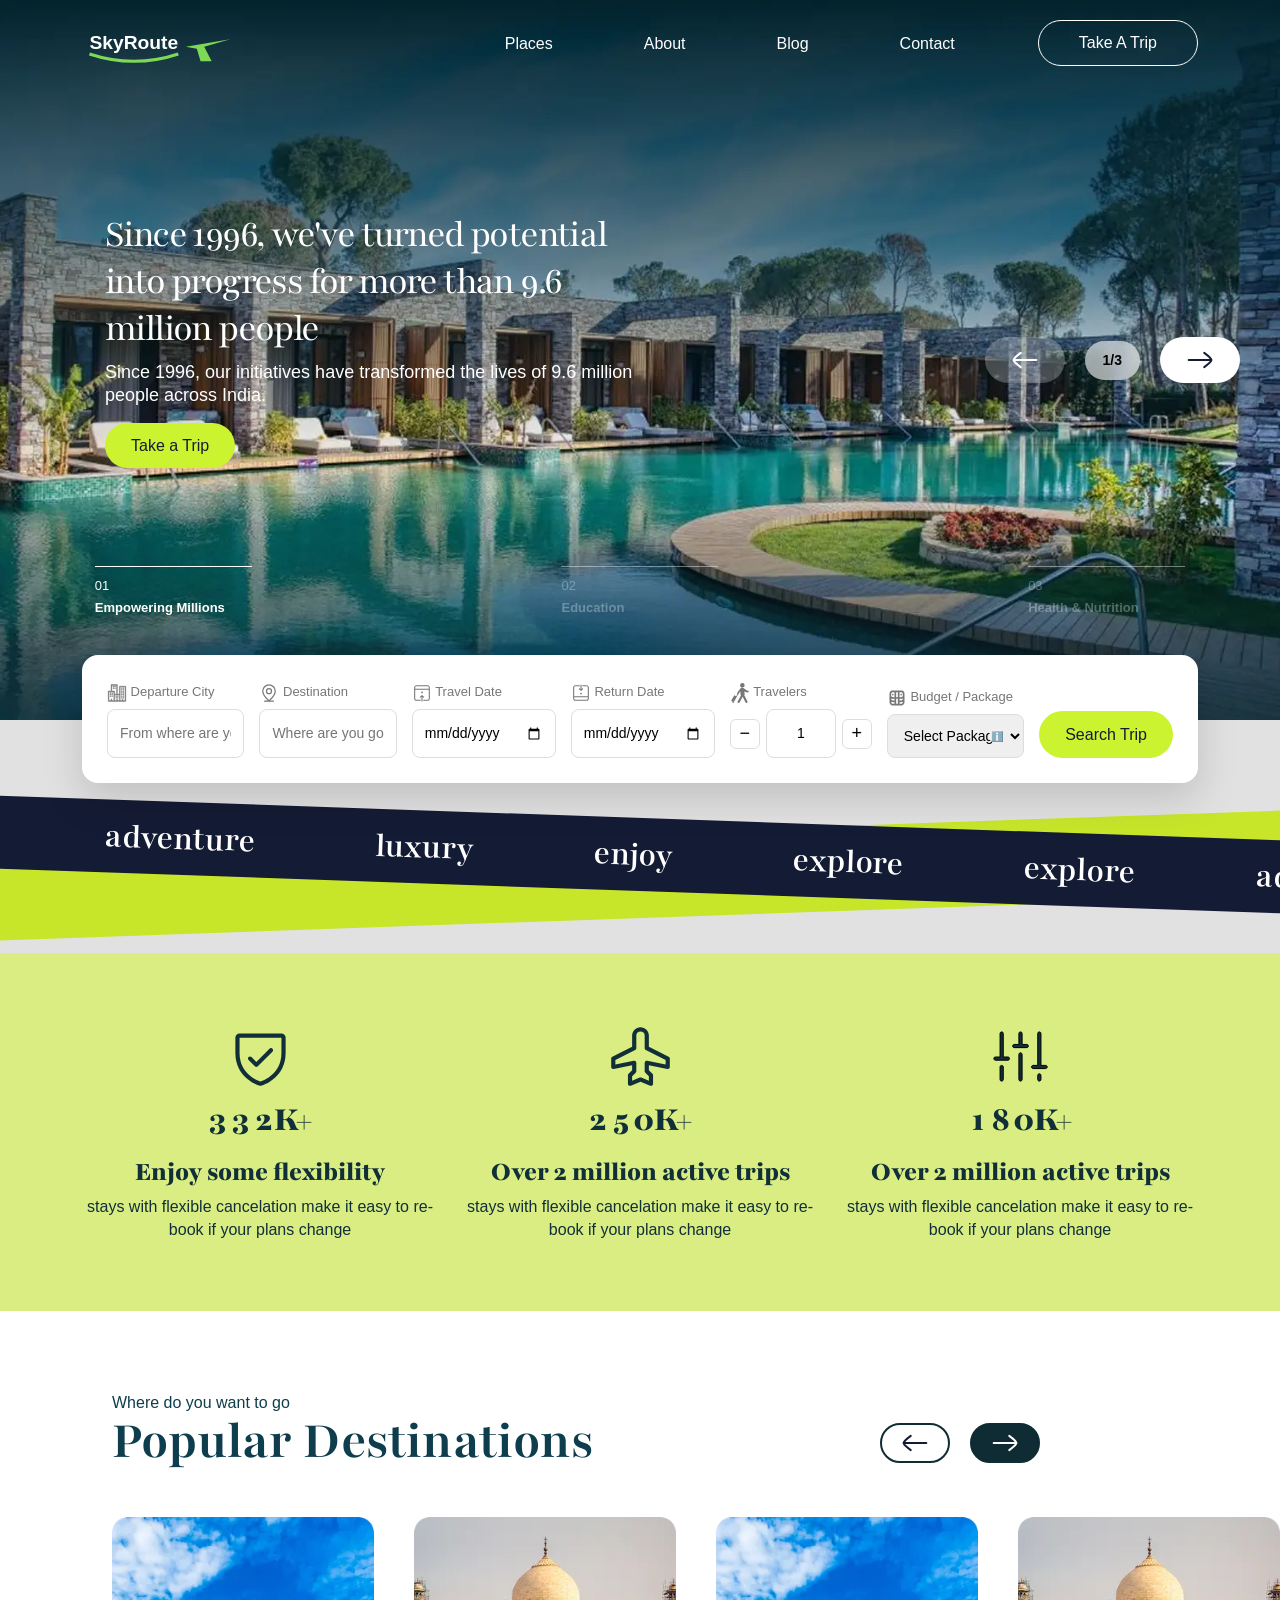
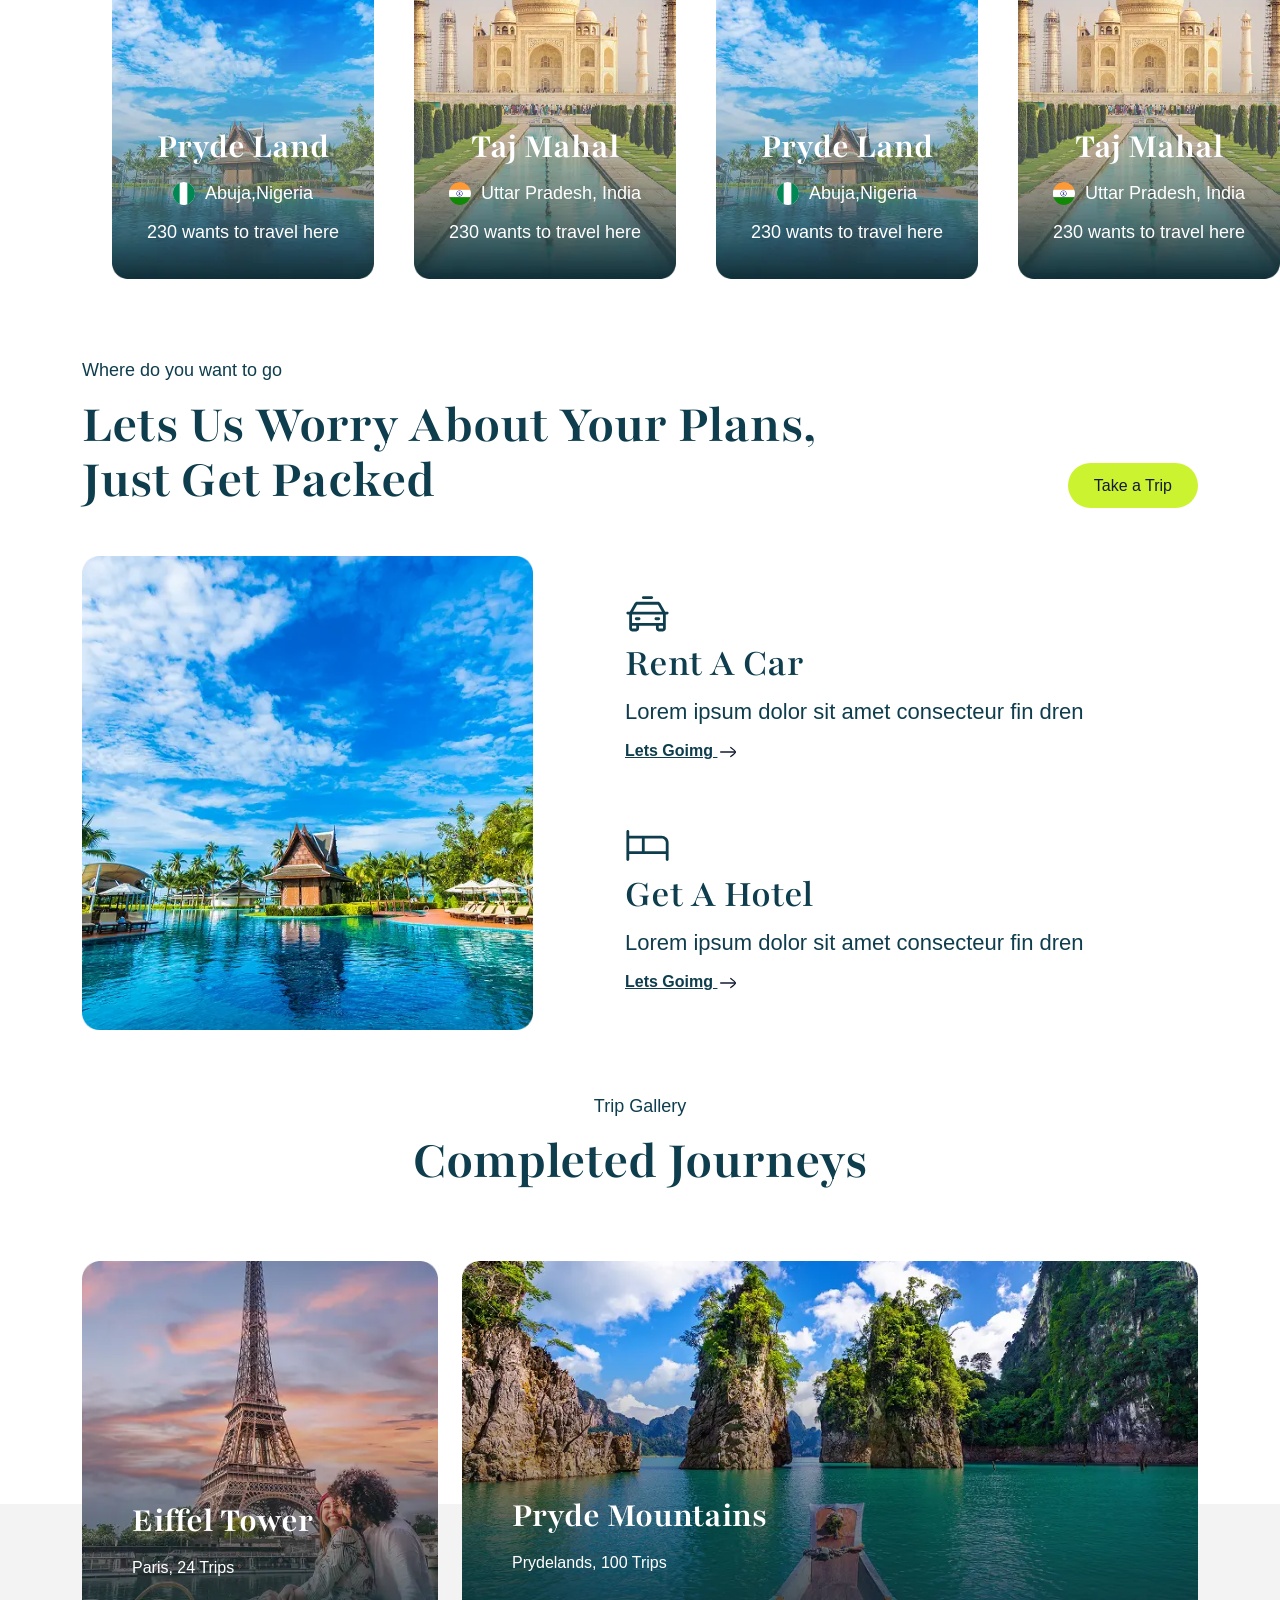
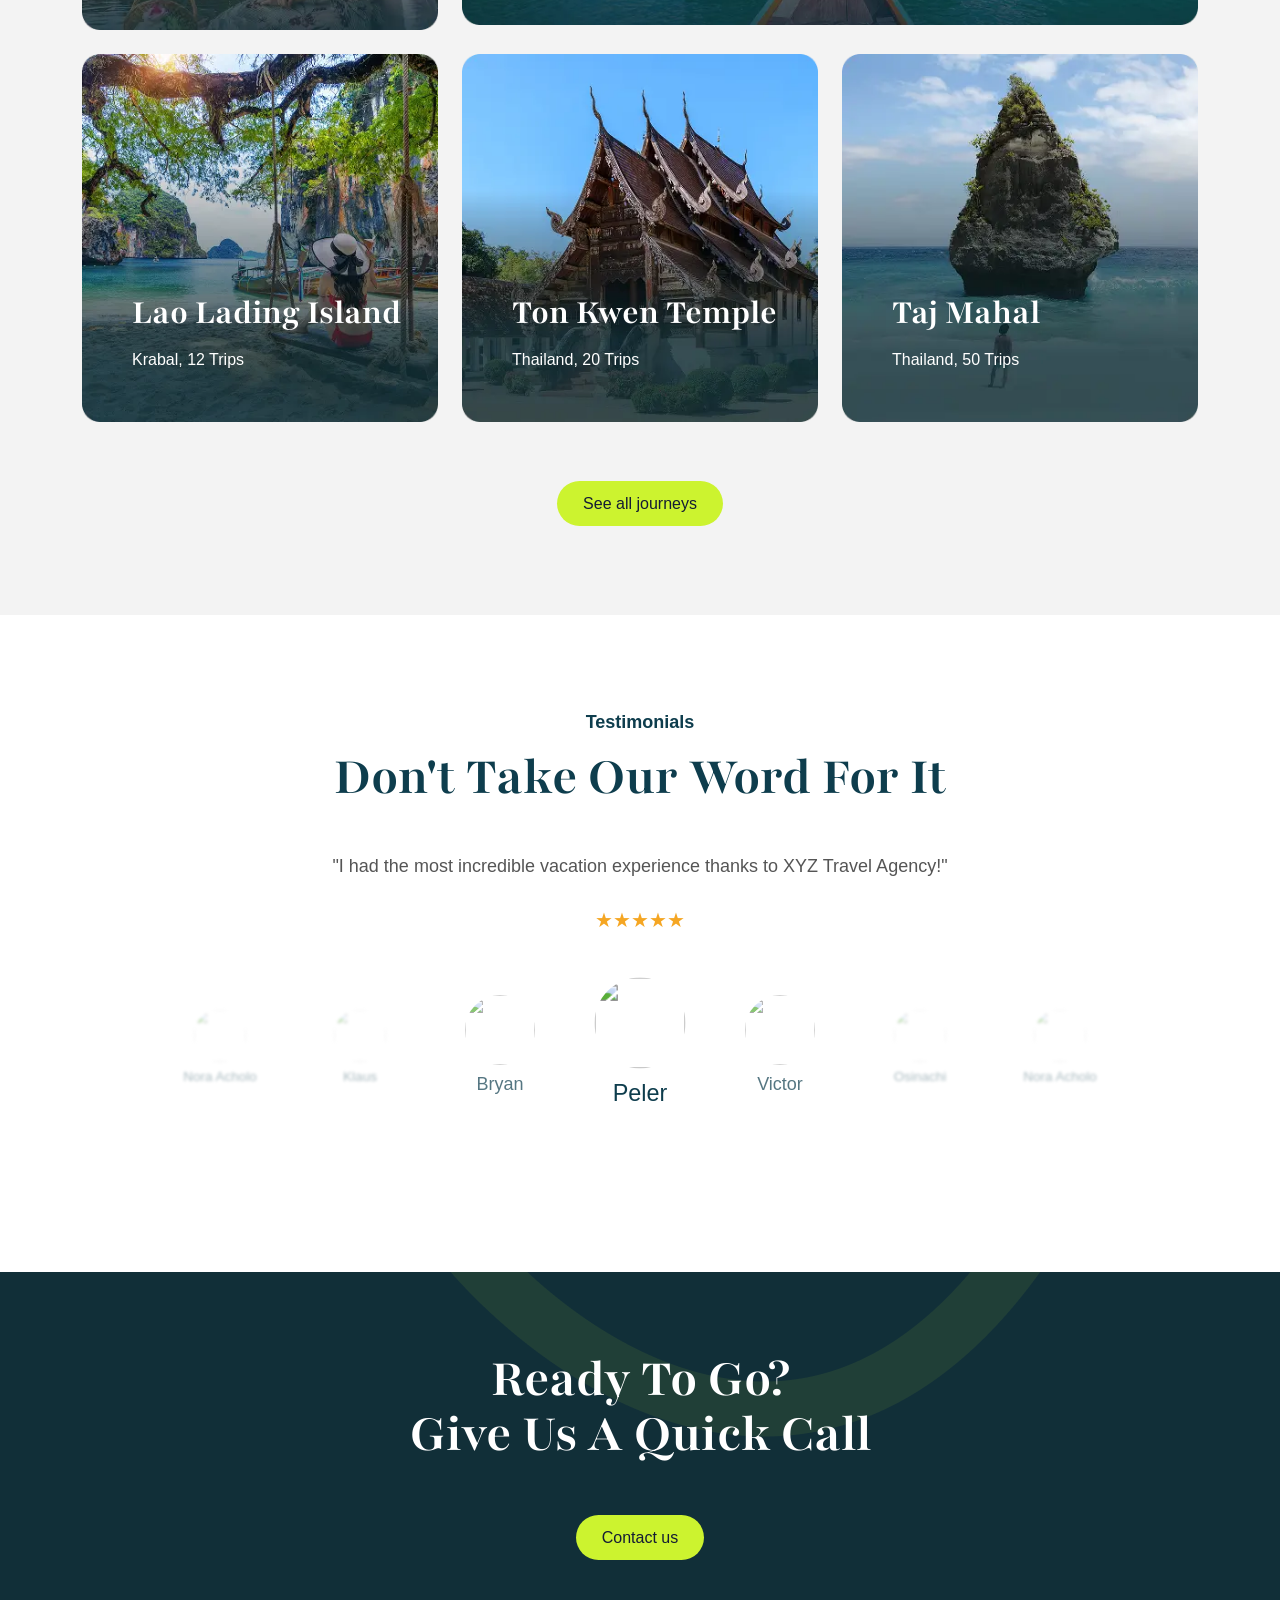
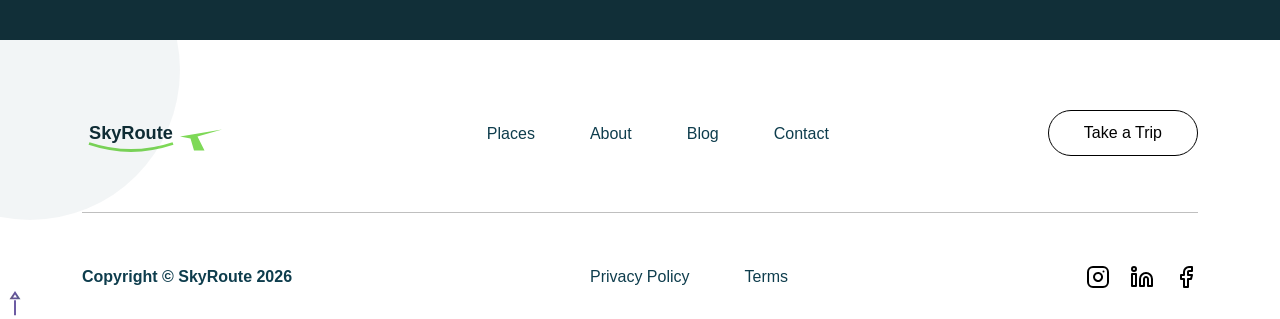
==== commit e5465d69: "Add files via upload" ====
--- a/index.html
+++ b/index.html
@@ -363,7 +363,7 @@
 
                     <div class="container">
 
-                        <form id="bookingForm">
+                        <form id="bookingForm" data-aos="fade-up">
 
                             <div class="booking-box">
 
@@ -471,17 +471,31 @@
                                         <img src="./assets/images/budget.svg" width="20" alt=""> Budget / Package
                                     </label>
 
-                                    <div class="input-icon">
-
-                                        <select id="package" name="package" required>
+                                    <div class="input-icon package-wrapper">
+
+                                        <select id="package" name="package" required onchange="showPackageInfo()">
 
                                             <option value="">Select Package</option>
-                                            <option value="2000">Budget Package</option>
-                                            <option value="3500">Standard Package</option>
-                                            <option value="6000">Luxury Package</option>
-                                            <option value="9000">Premium Package</option>
+
+                                            <option value="budget" data-price="2000">
+                                                Budget Package
+                                            </option>
+
+                                            <option value="standard" data-price="3500">
+                                                Standard Package
+                                            </option>
+
+                                            <option value="luxury" data-price="6000">
+                                                Luxury Package
+                                            </option>
+
+                                            <option value="premium" data-price="9000">
+                                                Premium Package
+                                            </option>
 
                                         </select>
+
+                                        <span class="package-info-icon" onclick="showPackageInfo()">ℹ️</span>
 
                                     </div>
 
@@ -510,9 +524,18 @@
                         <!-- Traveler Details Section -->
                         <div class="traveler-details-wrapper" id="travelerDetailsWrapper" style="display:none">
 
-                            <h4>Traveler Details</h4>
+                            <div class="traveler-header">
+
+                                <h4>Traveler Details</h4>
+
+
+
+                            </div>
 
                             <div id="travelerCards"></div>
+                            <button type="button" class="add-traveler-btn" onclick="triggerAddTraveler()">
+                                + Add Traveler
+                            </button>
 
                         </div>
 
@@ -547,7 +570,7 @@
             <section id="counter-info">
 
                 <div class="container">
-                    <div class="counter-info-content">
+                    <div class="counter-info-content" data-aos="fade-up">
                         <div class="row">
 
                             <div class="col-lg-4">
@@ -1122,7 +1145,24 @@
 
         </div>
         <!-- Booking Data Popup  End -->
-
+        <!-- packagePopup End -->
+        <div id="packagePopup" class="package-popup">
+
+            <div class="package-popup-box">
+
+                <span class="package-close" onclick="closePackagePopup()">✖</span>
+
+                <h3 id="packageTitle"></h3>
+
+                <p class="package-price" id="packagePrice"></p>
+
+                <ul id="packageFeatures"></ul>
+
+            </div>
+
+        </div>
+        <!-- packagePopup  End -->
+        <!-- booking thank youPopup  Start -->
         <div id="thankPopup" class="popup">
 
             <div class="popup-box">
@@ -1136,6 +1176,10 @@
             </div>
 
         </div>
+        <!-- booking thank youPopup  End -->
+
+
+
 
     </main>
     <!-- Footer Start -->
@@ -1250,6 +1294,13 @@
     <script src="https://unpkg.com/aos@2.3.1/dist/aos.js"></script>
     <script src="assets/js/init.js?v9" defer></script>
     <script src="https://cdnjs.cloudflare.com/ajax/libs/jspdf/2.5.1/jspdf.umd.min.js"></script>
+    <script>
+        AOS.init({
+            duration: 1000,
+            once: true,
+            offset: 100
+        });
+    </script>
 </body>
 
 </html>
--- a/assets/css/style.css
+++ b/assets/css/style.css
@@ -357,9 +357,10 @@
     animation: gradientMove 3s ease infinite;
     color: #CCF32F;
     border-bottom: 1.5px solid #CCF32F;
-    
-}
-#navigation_bar .navbar{
+
+}
+
+#navigation_bar .navbar {
     overflow: visible;
 }
 
@@ -381,11 +382,11 @@
 li.nav-item .plane-icon {
     position: absolute;
     top: -5px;
-    right: -8px; 
+    right: -8px;
     width: 55px;
     opacity: 0;
     transform: translateX(-30px) translateY(12px) rotate(-15deg);
-    transition: all .6s cubic-bezier(.4,0,.2,1);
+    transition: all .6s cubic-bezier(.4, 0, .2, 1);
 }
 
 /* button hover */
@@ -598,208 +599,414 @@
 
 /* Booking Section Counter */
 .booking-bg {
-    background:#e1e1e1;
+    background: #e1e1e1;
 }
 
 .booking-section {
     margin-top: -65px;
     position: relative;
     z-index: 5;
-    
-}
-
-.booking-box{
-background: var(--white-color);
-padding:25px;
-border-radius:16px;
-box-shadow:0 15px 40px rgba(0,0,0,0.15);
-
-display:grid;
-grid-template-columns: repeat(6,1fr) auto;
-gap:15px;
-align-items:end;
+
+}
+
+.booking-box {
+    background: var(--white-color);
+    padding: 25px;
+    border-radius: 16px;
+    box-shadow: 0 15px 40px rgba(0, 0, 0, 0.15);
+
+    display: grid;
+    grid-template-columns: repeat(6, 1fr) auto;
+    gap: 15px;
+    align-items: end;
 }
 
 .booking-field label {
-display:block;
-font-size:13px;
-margin-bottom:6px;
-color:#777;
+    display: block;
+    font-size: 13px;
+    margin-bottom: 6px;
+    color: #777;
 }
 
 .booking-field input,
-.booking-field select{
-width:100%;
-padding:12px;
-border:1px solid #ddd;
-border-radius:8px;
-font-size:14px;
-}
-
-.booking-btn button{
-background:#CCF32F;
-border:none;
-padding:12px 26px;
-border-radius:30px;
-font-weight:600;
-cursor:pointer;
-transition:0.3s;
-}
-
-.booking-btn button:hover{
-background:#141B34;
-color:#fff;
-}
-.traveler-wrapper{
-position:relative;
-}
-
-.traveler-dropdown{
-display:none;
-position:absolute;
-background:#fff;
-padding:15px;
-border-radius:8px;
-box-shadow:0 10px 20px rgba(0,0,0,.15);
-width:220px;
-z-index:10;
-}
-
-.traveler-row{
-display:flex;
-justify-content:space-between;
-margin-bottom:10px;
-}
-
-.traveler-row input{
-width:60px;
-}
-
-.traveler-form{
-margin-top:10px;
-}
-.traveler-details-wrapper{
-margin-top:30px;
-background:#fff;
-padding:25px;
-border-radius:10px;
-box-shadow:0 10px 25px rgba(0,0,0,0.08);
-}
-
-.traveler-card{
-
-display:grid;
-grid-template-columns:140px 1fr 120px;
-
-gap:10px;
-
-align-items:center;
-
-margin-bottom:10px;
-
-}
-
-.traveler-title{
-
-display:flex;
-align-items:center;
-gap:10px;
-
-}
-
-.removeTraveler{
-
-background:#ff4d4d;
-border:none;
-color:white;
-width:24px;
-height:24px;
-border-radius:50%;
-cursor:pointer;
-
-}
-
-.traveler-card input{
-padding:8px 10px;
-border:1px solid #ddd;
-border-radius:6px;
-}
-
-.traveler-counter{
-display:flex;
-align-items:center;
-gap:6px;
-}
-
-.traveler-counter input{
-width:70px;
-text-align:center;
-}
-
-.traveler-counter button{
-width:30px;
-height:30px;
-border:1px solid #ddd;
-background:#fff;
-border-radius:6px;
-cursor:pointer;
-font-size:18px;
-}
-
-.booking-field{
-position:relative;
-}
-
-.booking-field.icon-field  .field-error{
-
-position:absolute;
-bottom:-18px;
-left:0;
-
-font-size: 12px;
+.booking-field select {
+    width: 100%;
+    padding: 12px;
+    border: 1px solid #ddd;
+    border-radius: 8px;
+    font-size: 14px;
+}
+
+.booking-btn button {
+    background: #CCF32F;
+    border: none;
+    padding: 12px 26px;
+    border-radius: 30px;
+    font-weight: 600;
+    cursor: pointer;
+    transition: 0.3s;
+}
+
+.booking-btn button:hover {
+    background: #141B34;
+    color: #fff;
+}
+
+.traveler-wrapper {
+    position: relative;
+}
+
+.traveler-dropdown {
+    display: none;
+    position: absolute;
+    background: #fff;
+    padding: 15px;
+    border-radius: 8px;
+    box-shadow: 0 10px 20px rgba(0, 0, 0, .15);
+    width: 220px;
+    z-index: 10;
+}
+
+.traveler-row {
+    display: flex;
+    justify-content: space-between;
+    margin-bottom: 10px;
+}
+
+.traveler-row input {
+    width: 60px;
+}
+
+.traveler-form {
+    margin-top: 10px;
+}
+
+.traveler-details-wrapper {
+    margin-top: 40px;
+    padding: 30px;
+    background: #f9fafc;
+    border-radius: 14px;
+}
+
+.traveler-details-wrapper h4 {
+    font-size: 22px;
+    margin-bottom: 25px;
     color: #141B34;
-
-height:14px;
-
-}
-.popup-traveler{
-display:flex;
-justify-content:space-between;
-padding:6px 0;
-border-bottom:1px solid #eee;
-}
-
-.traveler-summary{
-margin:15px 0;
-}
-
-.popup-buttons{
-margin-top:20px;
-display:flex;
-gap:15px;
-justify-content:center;
-}
-.traveler-card{
-background:#fff;
-padding:15px;
-border-radius:10px;
-margin-bottom:10px;
-}
-
-.traveler-head{
-display:flex;
-justify-content:space-between;
-align-items:center;
-margin-bottom:10px;
-}
-
-.traveler-grid{
-display:grid;
-grid-template-columns:2fr 1fr 1fr;
-gap:10px;
-}
-
-
+}
+
+/* CARD */
+
+.traveler-card {
+    background: white;
+    border-radius: 12px;
+    padding: 20px;
+    margin-bottom: 18px;
+    box-shadow: 0 6px 20px rgba(0, 0, 0, 0.08);
+    transition: .3s;
+}
+
+.traveler-card:hover {
+    transform: translateY(-3px);
+    box-shadow: 0 10px 30px rgba(0, 0, 0, 0.1);
+}
+
+/* HEADER */
+
+.traveler-head {
+    display: flex;
+    justify-content: space-between;
+    align-items: center;
+    margin-bottom: 15px;
+}
+
+.traveler-title {
+    display: flex;
+    align-items: center;
+    gap: 8px;
+    font-size: 17px;
+    color: #141B34;
+}
+
+.traveler-icon {
+    font-size: 18px;
+}
+
+.removeTraveler {
+    background: #ff4d4f;
+    border: none;
+    color: white;
+    width: 28px;
+    height: 28px;
+    border-radius: 50%;
+    cursor: pointer;
+    font-size: 14px;
+}
+
+/* GRID */
+
+.traveler-grid {
+    display: grid;
+    grid-template-columns: 2fr 1fr 1fr;
+    gap: 15px;
+}
+
+.field {
+    display: flex;
+    flex-direction: column;
+}
+
+.field label {
+    font-size: 13px;
+    margin-bottom: 5px;
+    color: #666;
+}
+
+.field input,
+.field select {
+    padding: 10px;
+    border: 1px solid #ddd;
+    border-radius: 8px;
+    font-size: 14px;
+    transition: .2s;
+}
+
+.field input:focus,
+.field select:focus {
+    border-color: #CCF32F;
+    outline: none;
+}
+
+
+
+
+
+.traveler-card input {
+    padding: 8px 10px;
+    border: 1px solid #ddd;
+    border-radius: 6px;
+}
+
+.traveler-counter {
+    display: flex;
+    align-items: center;
+    gap: 6px;
+}
+
+.traveler-counter input {
+    width: 70px;
+    text-align: center;
+}
+
+.traveler-counter button {
+    width: 30px;
+    height: 30px;
+    border: 1px solid #ddd;
+    background: #fff;
+    border-radius: 6px;
+    cursor: pointer;
+    font-size: 18px;
+}
+
+.booking-field {
+    position: relative;
+}
+
+.booking-field.icon-field .field-error {
+
+    position: absolute;
+    bottom: -18px;
+    left: 0;
+
+    font-size: 12px;
+    color: #141B34;
+
+    height: 14px;
+
+}
+
+.popup-traveler {
+    display: flex;
+    justify-content: space-between;
+    padding: 6px 0;
+    border-bottom: 1px solid #eee;
+}
+
+.traveler-summary {
+    margin: 15px 0;
+}
+
+.popup-buttons {
+    margin-top: 20px;
+    display: flex;
+    gap: 15px;
+    justify-content: center;
+}
+
+.traveler-card {
+    background: #fff;
+    padding: 15px;
+    border-radius: 10px;
+    margin-bottom: 10px;
+}
+
+.traveler-head {
+    display: flex;
+    justify-content: space-between;
+    align-items: center;
+    margin-bottom: 10px;
+}
+
+.traveler-grid {
+    display: grid;
+    grid-template-columns: 2fr 1fr 1fr;
+    gap: 10px;
+}
+
+.traveler-header {
+    display: flex;
+    justify-content: space-between;
+    align-items: center;
+    margin-bottom: 20px;
+}
+
+.add-traveler-btn {
+    background: #CCF32F;
+    border: none;
+    color: #141B34;
+    padding: 8px 16px;
+    font-size: 14px;
+    border-radius: 8px;
+    font-weight: 600;
+    cursor: pointer;
+    transition: .3s;
+    display: block;
+    margin-left: auto;
+    margin-top: 20px;
+}
+
+
+.add-traveler-btn:hover {
+    transform: scale(1.05);
+}
+
+/*------- package popup --------*/
+
+/* PACKAGE INFO ICON */
+
+.package-wrapper {
+    position: relative;
+}
+
+.package-info-icon {
+    position: absolute;
+    right: 20px;
+    top: 50%;
+    transform: translateY(-50%);
+    font-size: 10px;
+    color: #0f1d3a;
+    cursor: pointer;
+    background: #f2f2f2;
+    border-radius: 50%;
+    width: 15px;
+    height: 15px;
+    display: flex;
+    align-items: center;
+    justify-content: center;
+    transition: 0.3s;
+}
+
+.package-info-icon:hover {
+    background: #0f1d3a;
+    color: #fff;
+}
+
+
+/* PACKAGE POPUP */
+
+.package-popup {
+    position: fixed;
+    top: 0;
+    left: 0;
+    width: 100%;
+    height: 100%;
+    background: rgba(0, 0, 0, 0.5);
+    display: none;
+    justify-content: center;
+    align-items: center;
+    z-index: 999;
+}
+
+
+/* POPUP BOX */
+
+.package-popup-box {
+    background: #fff;
+    padding: 30px;
+    border-radius: 12px;
+    width: 360px;
+    max-width: 90%;
+    position: relative;
+    box-shadow: 0 10px 25px rgba(0, 0, 0, 0.2);
+    animation: popupFade 0.3s ease;
+}
+
+
+/* POPUP TITLE */
+
+.package-popup-box h3 {
+    margin-bottom: 15px;
+    font-size: 20px;
+    color: #0f1d3a;
+}
+
+
+/* FEATURE LIST */
+
+.package-popup-box ul {
+    padding-left: 20px;
+    line-height: 1.8;
+}
+
+.package-popup-box li {
+    margin-bottom: 5px;
+}
+
+.package-price {
+    font-weight: 600;
+    color: #8bd500;
+    margin-bottom: 15px;
+    font-size: 16px;
+}
+
+/* CLOSE BUTTON */
+
+.package-close {
+    position: absolute;
+    top: 10px;
+    right: 12px;
+    font-size: 18px;
+    cursor: pointer;
+    color: #999;
+}
+
+.package-close:hover {
+    color: #000;
+}
+
+
+/* POPUP ANIMATION */
+
+@keyframes popupFade {
+    from {
+        transform: scale(0.9);
+        opacity: 0;
+    }
+
+    to {
+        transform: scale(1);
+        opacity: 1;
+    }
+}
 
 /* Booking section counter end */
 
@@ -916,76 +1123,72 @@
 /* MARQUEE SECTION */
 /* SECTION */
 
-.marquee-section{
-    position:relative;
-    height:120px;
-        margin-top: 50px;
+.marquee-section {
+    position: relative;
+    height: 120px;
+    margin-top: 50px;
 }
 
 /* BLUE STRIP */
 
-.blue-strip{
-    background:#141B34;
-    padding:25px 0;
-    position:absolute;
-    top:-15px;
-    left:-10%;
-    width:120%;
-    transform:rotate(2deg);
-    z-index:2;
+.blue-strip {
+    background: #141B34;
+    padding: 25px 0;
+    position: absolute;
+    top: -15px;
+    left: -10%;
+    width: 120%;
+    transform: rotate(2deg);
+    z-index: 2;
 }
 
 /* YELLOW STRIP */
 
-.yellow-strip{
-    background:#C7E62A;
-    height:85px;
-    position:absolute;
-    bottom:35px;
-    left:-10%;
-    width:120%;
-    transform:rotate(-2deg);
-    z-index:1;
+.yellow-strip {
+    background: #C7E62A;
+    height: 85px;
+    position: absolute;
+    bottom: 35px;
+    left: -10%;
+    width: 120%;
+    transform: rotate(-2deg);
+    z-index: 1;
 }
 
 
 /* MARQUEE TRACK */
 
-.marquee-content{
-    display:flex;
-    gap:120px;
-    width:max-content;
-    animation:marqueeScroll 20s linear infinite;
+.marquee-content {
+    display: flex;
+    gap: 120px;
+    width: max-content;
+    animation: marqueeScroll 20s linear infinite;
 }
 
 /* TEXT */
 
-.marquee-content span{
-    font-size:36px;
-    font-weight:600;
-    color:#fff;
-    font-family:"Playfair", serif;
-    text-transform:lowercase;
-    white-space:nowrap;
+.marquee-content span {
+    font-size: 36px;
+    font-weight: 600;
+    color: #fff;
+    font-family: "Playfair", serif;
+    text-transform: lowercase;
+    white-space: nowrap;
 }
 
 /* ANIMATION */
 
-@keyframes marqueeScroll{
-    0%{
-        transform:translateX(0);
-    }
-
-    100%{
-        transform:translateX(-50%);
-    }
-}ss
-
-
-
-
-
-
+@keyframes marqueeScroll {
+    0% {
+        transform: translateX(0);
+    }
+
+    100% {
+        transform: translateX(-50%);
+    }
+}
+
+ss
 
 /* Popular destination section start */
 #popular-destinations {
@@ -1125,30 +1328,35 @@
 .trip-package {
     padding: 30px 0;
 }
+
 .trip-package h2 {
     font-size: 40px;
     font-weight: 600;
 }
+
 .trip-package p {
     font-size: 22px;
     font-weight: 500;
 }
-.gallery-bg{
+
+.gallery-bg {
     position: relative;
     z-index: 1;
 }
 
-.gallery-bg::before{
+.gallery-bg::before {
     content: "";
     position: absolute;
     top: 30%;
     left: 50%;
     transform: translateX(-50%);
-    width: 100vw;            /* full screen width */
+    width: 100vw;
+    /* full screen width */
     height: 80%;
     background: #F3F3F3;
     z-index: -1;
 }
+
 .journey {
     padding-top: 35px;
 }
@@ -1159,6 +1367,7 @@
     justify-content: flex-end;
     align-items: flex-end;
 }
+
 /* 
 .main-btn {
     background: #CCF32F;
@@ -1175,7 +1384,7 @@
     transition: all .35s ease;
 } */
 
-.main-btn{
+.main-btn {
     background: #CCF32F;
     padding: 11px 26px;
     border-radius: 40px;
@@ -1197,7 +1406,7 @@
     position: relative;
     z-index: 2;
     transition: transform .35s ease;
-        font-weight: 500;
+    font-weight: 500;
 }
 
 /* plane hidden */
@@ -1211,20 +1420,22 @@
     transform: translateX(-20px) translateY(10px) rotate(-10deg);
     transition: all .6s cubic-bezier(.4, 0, .2, 1);
 } */
- .plane-icon{
-    position: absolute;
-    top: -5px;   /* -5px ki jagah */
+.plane-icon {
+    position: absolute;
+    top: -5px;
+    /* -5px ki jagah */
     right: 5px;
     width: 70px;
     opacity: 0;
     transform: translateX(-20px) translateY(10px) rotate(-10deg);
-    transition: all .6s cubic-bezier(.4,0,.2,1);
-}
-
-.main-btn:hover .plane-icon{
-    opacity:1;
+    transition: all .6s cubic-bezier(.4, 0, .2, 1);
+}
+
+.main-btn:hover .plane-icon {
+    opacity: 1;
     transform: translateX(0) translateY(0) rotate(0deg);
 }
+
 /* hover animation */
 
 .main-btn:hover {
@@ -1259,96 +1470,102 @@
     right: 0;
     color: var(--white-color);
 }
+
 .gallery-sub-content h2 {
-   color: var(--white-color);
+    color: var(--white-color);
     font-size: 36px;
 }
+
 .gallery-sub-content p {
-   color: var(--white-color);
+    color: var(--white-color);
     font-size: 16px;
 }
 
 
 /* /////////////////// */
 
-#testimonial{
-padding:120px 0;
-text-align:center;
-overflow:visible;
+#testimonial {
+    padding: 120px 0;
+    text-align: center;
+    overflow: visible;
 }
 
 .testimonial-text {
-    max-width:700px;
+    max-width: 700px;
     margin-top: 50px;
     margin-bottom: 0px;
     min-height: 100px;
 }
+
 .testimonial-heading p {
     font-weight: 600;
 }
-.testimonial-text .swiper-slide{
-display:flex;
-align-items:center;
-justify-content:center;
-text-align:center;
-flex-direction: column;
-}
-
-.testimonial-text p{
-font-size:18px;
-color:#555;
-}
-
-.stars{
-color:#f5a623;
-font-size:20px;
-margin-top:15px;
-display:flex;
-justify-content:center;
-gap:4px;
-}
-.testimonial-profiles .swiper-wrapper{
-align-items:center;
-transition-timing-function:linear;
-}
+
+.testimonial-text .swiper-slide {
+    display: flex;
+    align-items: center;
+    justify-content: center;
+    text-align: center;
+    flex-direction: column;
+}
+
+.testimonial-text p {
+    font-size: 18px;
+    color: #555;
+}
+
+.stars {
+    color: #f5a623;
+    font-size: 20px;
+    margin-top: 15px;
+    display: flex;
+    justify-content: center;
+    gap: 4px;
+}
+
+.testimonial-profiles .swiper-wrapper {
+    align-items: center;
+    transition-timing-function: linear;
+}
+
 /* profiles */
 
-.testimonial-profiles{
-max-width:950px;
-margin:auto;
-padding:40px 0;
-}
-
-.testimonial-profiles .swiper-slide{
-text-align:center;
-opacity:.35;
-transform:scale(.75);
-filter:blur(2px);
-transition:.4s;
-}
-
-.testimonial-profiles img{
-width:70px;
-height:70px;
-border-radius:50%;
-margin-bottom:8px;
+.testimonial-profiles {
+    max-width: 950px;
+    margin: auto;
+    padding: 40px 0;
+}
+
+.testimonial-profiles .swiper-slide {
+    text-align: center;
+    opacity: .35;
+    transform: scale(.75);
+    filter: blur(2px);
+    transition: .4s;
+}
+
+.testimonial-profiles img {
+    width: 70px;
+    height: 70px;
+    border-radius: 50%;
+    margin-bottom: 8px;
 }
 
 /* center active */
 
-.testimonial-profiles .swiper-slide-active{
-opacity:1;
-transform:scale(1.3);
-filter:none;
+.testimonial-profiles .swiper-slide-active {
+    opacity: 1;
+    transform: scale(1.3);
+    filter: none;
 }
 
 /* side */
 
 .testimonial-profiles .swiper-slide-prev,
-.testimonial-profiles .swiper-slide-next{
-opacity:.7;
-transform:scale(1);
-filter:none;
+.testimonial-profiles .swiper-slide-next {
+    opacity: .7;
+    transform: scale(1);
+    filter: none;
 }
 
 /* Ready to go section start */
@@ -1356,9 +1573,11 @@
     background-image: url(../images/home/ready-to-go-bg.png);
     padding: 80px 0;
 }
+
 .ready-to-go-content h2 {
     color: var(--white-color);
 }
+
 .contact-button {
     padding-top: 45px;
 }
@@ -1371,71 +1590,78 @@
     align-items: center;
     margin-bottom: 0;
 }
+
 ul.footer-menu li {
     list-style: none;
 }
+
 ul.footer-menu li a {
     font-size: 16px;
     font-weight: 500;
 }
 
-.footer-menu a{
-position:relative;
-transition:.3s;
-}
-
-.footer-menu a::after{
-content:"";
-position:absolute;
-left:0;
-bottom:-4px;
-width:0;
-height:2px;
-background:#0E3D4D;
-transition:.3s;
-}
-
-.footer-menu a:hover::after{
-width:100%;
-}
+.footer-menu a {
+    position: relative;
+    transition: .3s;
+}
+
+.footer-menu a::after {
+    content: "";
+    position: absolute;
+    left: 0;
+    bottom: -4px;
+    width: 0;
+    height: 2px;
+    background: #0E3D4D;
+    transition: .3s;
+}
+
+.footer-menu a:hover::after {
+    width: 100%;
+}
+
 .footer-top {
     display: flex;
     justify-content: space-between;
     padding: 70px 0 40px;
     align-items: center;
 }
+
 /* FOOTER BUTTON DEFAULT */
 
 a.nav-link.footer.btn.main-btn {
-    border:1px solid var(--black-color);
-    color:var(--black-color);
-    border-radius:30px;
-    padding:10px 35px;
-    display:inline-flex;
-    align-items:center;
-    gap:8px;
-    transition:all .35s ease;
-    position:relative;
-}
-.footer .plane-icon{
-    position:absolute;
-    top:-5px;
-    right:-15px;
-    width:60px;
-    opacity:0;
-    transform:translateX(-20px) translateY(10px) rotate(-10deg);
-    transition:all .6s cubic-bezier(.4,0,.2,1);
-}
-a.nav-link.footer.btn.main-btn:hover .plane-icon{
-    opacity:1;
-    transform:translateX(0) translateY(0) rotate(0deg);
-}
+    border: 1px solid var(--black-color);
+    color: var(--black-color);
+    border-radius: 30px;
+    padding: 10px 35px;
+    display: inline-flex;
+    align-items: center;
+    gap: 8px;
+    transition: all .35s ease;
+    position: relative;
+}
+
+.footer .plane-icon {
+    position: absolute;
+    top: -5px;
+    right: -15px;
+    width: 60px;
+    opacity: 0;
+    transform: translateX(-20px) translateY(10px) rotate(-10deg);
+    transition: all .6s cubic-bezier(.4, 0, .2, 1);
+}
+
+a.nav-link.footer.btn.main-btn:hover .plane-icon {
+    opacity: 1;
+    transform: translateX(0) translateY(0) rotate(0deg);
+}
+
 /* FOOTER BUTTON HOVER */
 
-a.nav-link.footer.btn.main-btn:hover{
-    background:#141B34;
-    color:#fff;
-    border:1px solid #141B34;
+a.nav-link.footer.btn.main-btn:hover {
+    background: #141B34;
+    color: #fff;
+    border: 1px solid #141B34;
 }
 
 .footer-bottom {
@@ -1444,83 +1670,87 @@
     align-items: center;
     padding-top: 35px;
 }
+
 .footer-social {
     display: flex;
     gap: 20px;
 }
+
 .footer-bottom p {
     font-size: 16px;
     font-weight: 600;
     margin-bottom: 0;
-    
-}
+
+}
+
 .footer-links a {
     font-size: 16px;
     padding: 0 25px;
 }
-.footer-social img{
-transition:.3s;
-}
-
-.footer-social a:hover img{
-transform:translateY(-5px) scale(1.05);
-opacity:.8;
-}
-
-#footer{
-position:relative;
-overflow:hidden;
-}
-
-#footer::before{
-content:"";
-position:absolute;
-top:-120px;
-left:-120px;
-width:300px;
-height:300px;
-background:#0E3D4D;
-opacity:.05;
-border-radius:50%;
+
+.footer-social img {
+    transition: .3s;
+}
+
+.footer-social a:hover img {
+    transform: translateY(-5px) scale(1.05);
+    opacity: .8;
+}
+
+#footer {
+    position: relative;
+    overflow: hidden;
+}
+
+#footer::before {
+    content: "";
+    position: absolute;
+    top: -120px;
+    left: -120px;
+    width: 300px;
+    height: 300px;
+    background: #0E3D4D;
+    opacity: .05;
+    border-radius: 50%;
 }
 
 
 /* Booking Popup Start */
-.popup{
-display:none;
-position:fixed;
-top:0;
-left:0;
-width:100%;
-height:100%;
-background:rgba(0,0,0,0.6);
-justify-content:center;
-align-items:center;
-z-index:999;
-}
-
-.popup-box{
-background:#fff;
-padding:30px;
-border-radius:12px;
-text-align:center;
-width:320px;
-}
-
-.popup-buttons{
-margin-top:20px;
-display:flex;
-justify-content:center;
-gap:10px;
-}
-
-.popup-buttons button{
-padding:8px 18px;
-border:none;
-background:#141B34;
-color:#fff;
-cursor:pointer;
-border-radius:6px;
+.popup {
+    display: none;
+    position: fixed;
+    top: 0;
+    left: 0;
+    width: 100%;
+    height: 100%;
+    background: rgba(0, 0, 0, 0.6);
+    justify-content: center;
+    align-items: center;
+    z-index: 999;
+}
+
+.popup-box {
+    background: #fff;
+    padding: 30px;
+    border-radius: 12px;
+    text-align: center;
+    width: 40%;
+}
+
+.popup-buttons {
+    margin-top: 20px;
+    display: flex;
+    justify-content: center;
+    gap: 10px;
+}
+
+.popup-buttons button {
+    padding: 8px 18px;
+    border: none;
+    background: #141B34;
+    color: #fff;
+    cursor: pointer;
+    border-radius: 6px;
 }
 
 /* Booking Popup End */
@@ -1529,14 +1759,22 @@
 /* flight css */
 
 
-@media(max-width:992px){
-
-.booking-box{
-grid-template-columns:1fr 1fr;
-}
-
-.booking-btn{
-grid-column:1 / 3;
-}
+@media(max-width:992px) {
+
+    .booking-box {
+        grid-template-columns: 1fr 1fr;
+    }
+
+    .booking-btn {
+        grid-column: 1 / 3;
+    }
+
+}
+
+@media(max-width:768px) {
+
+    .traveler-grid {
+        grid-template-columns: 1fr;
+    }
 
 }
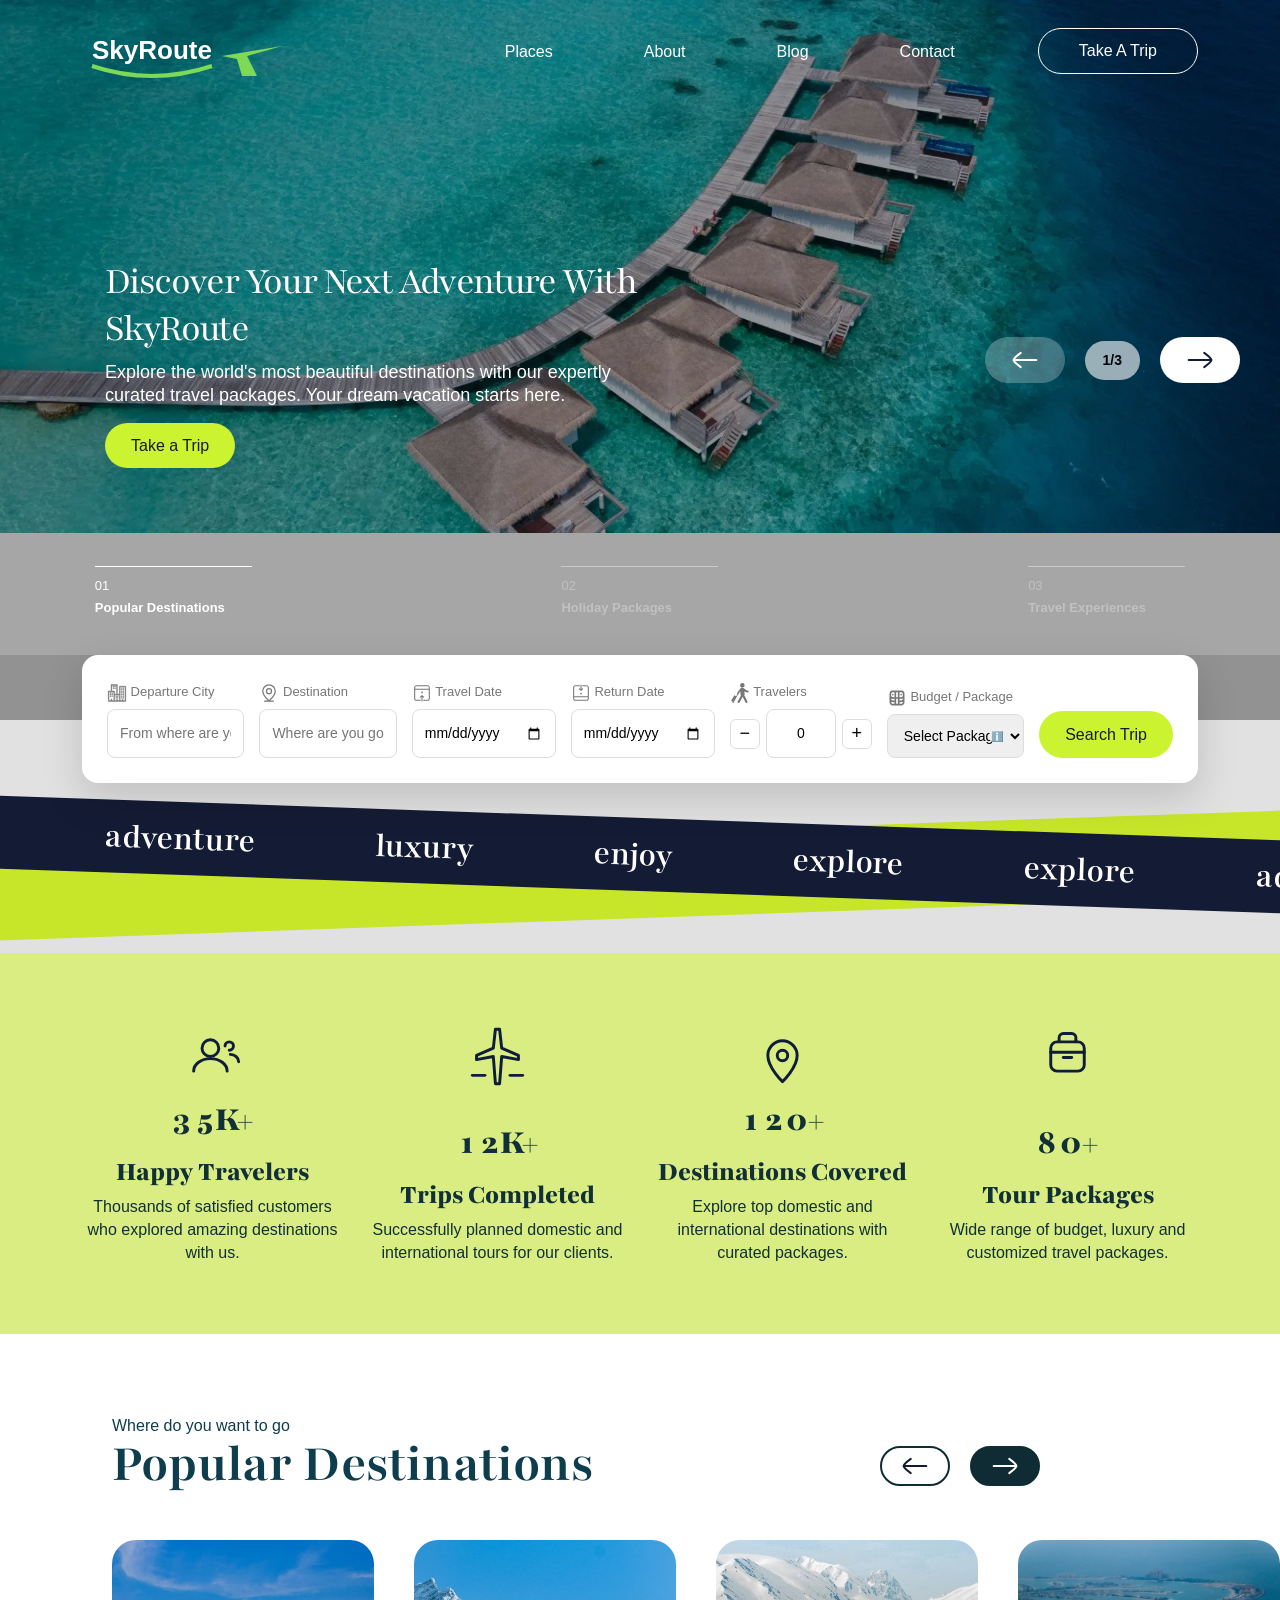
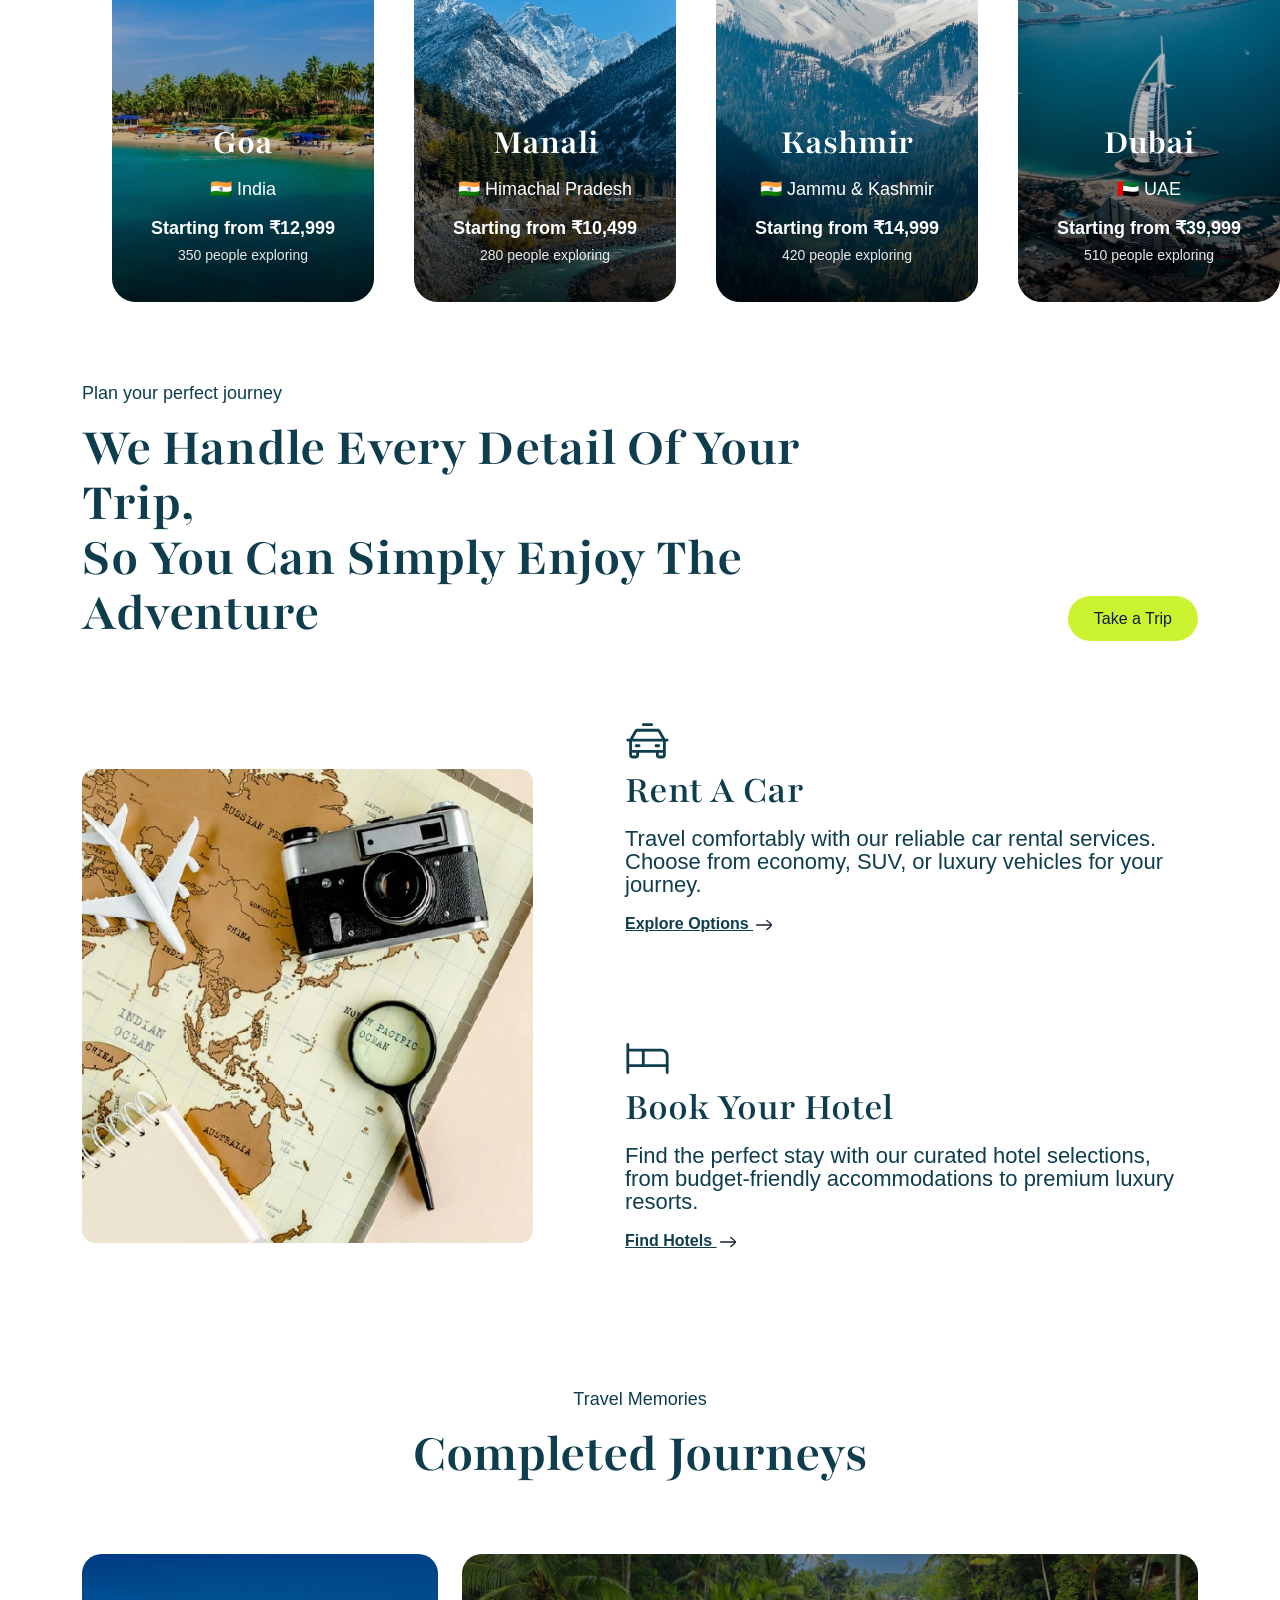
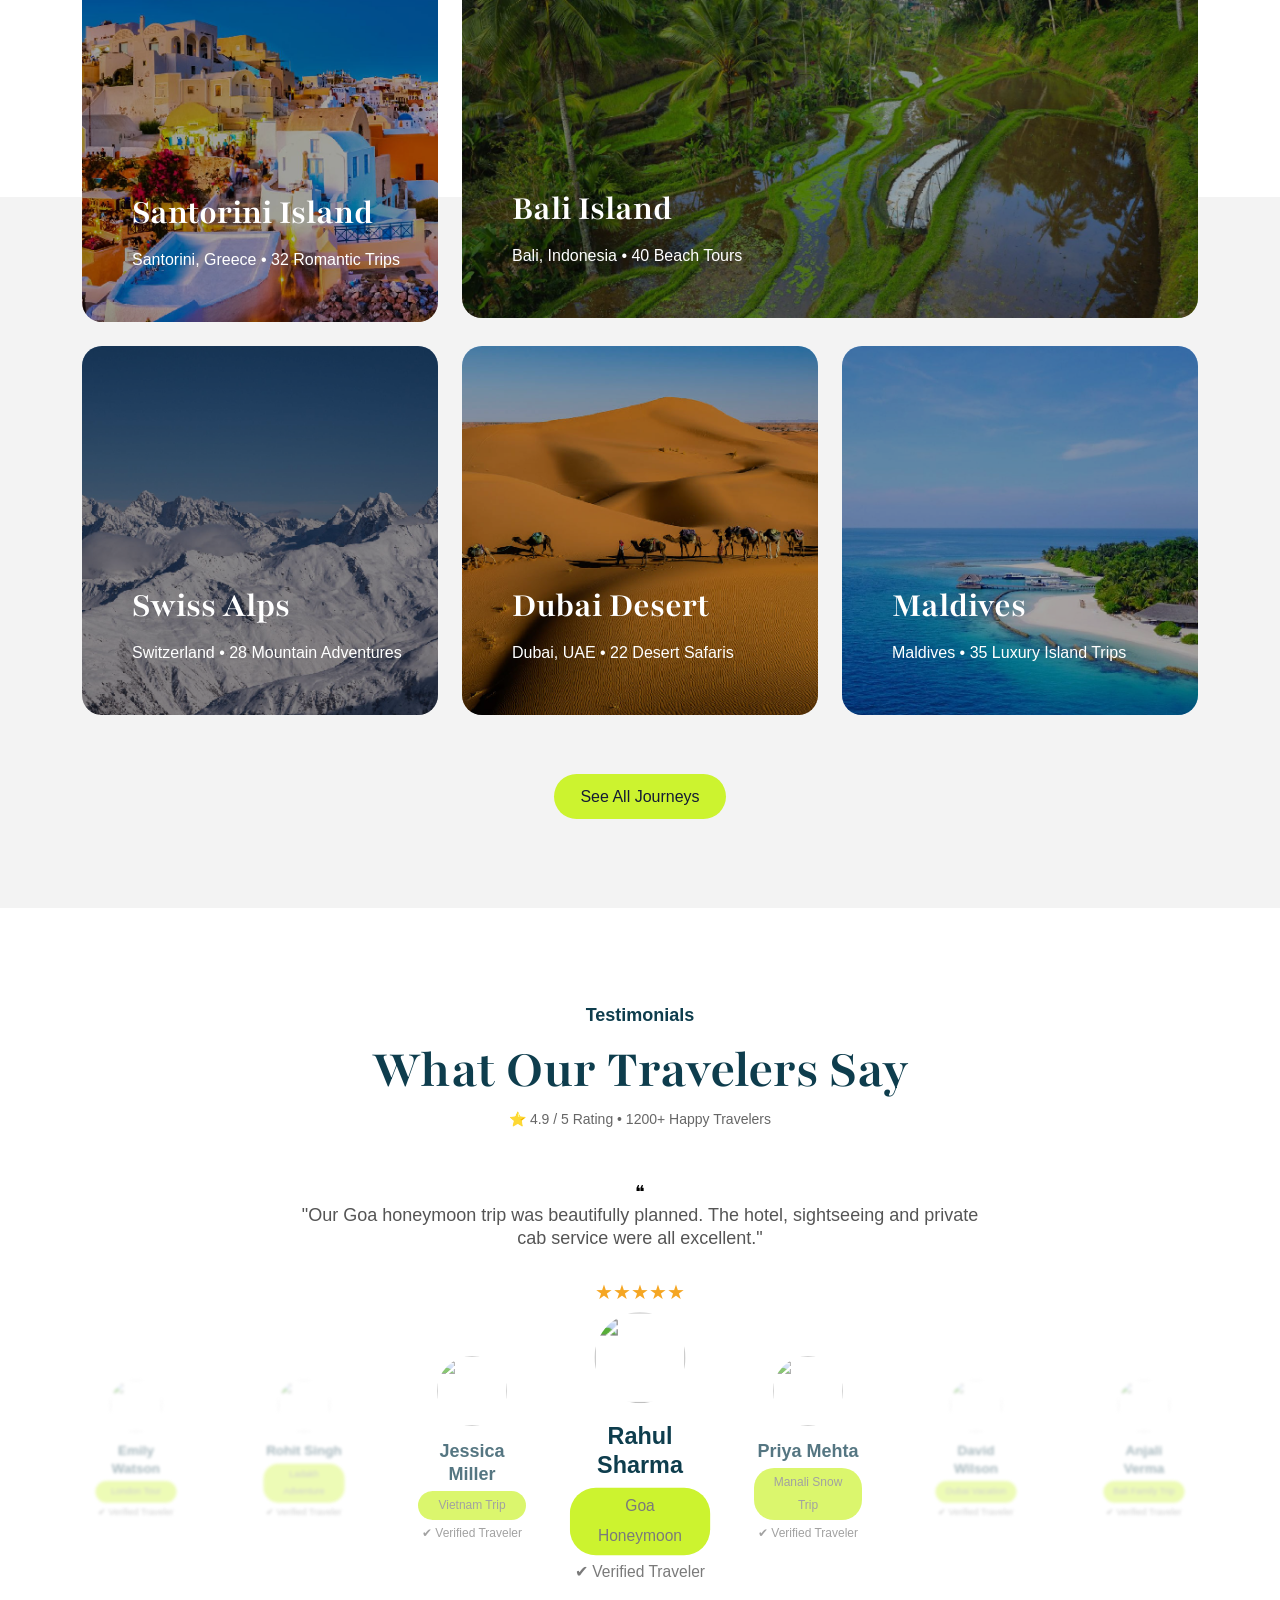
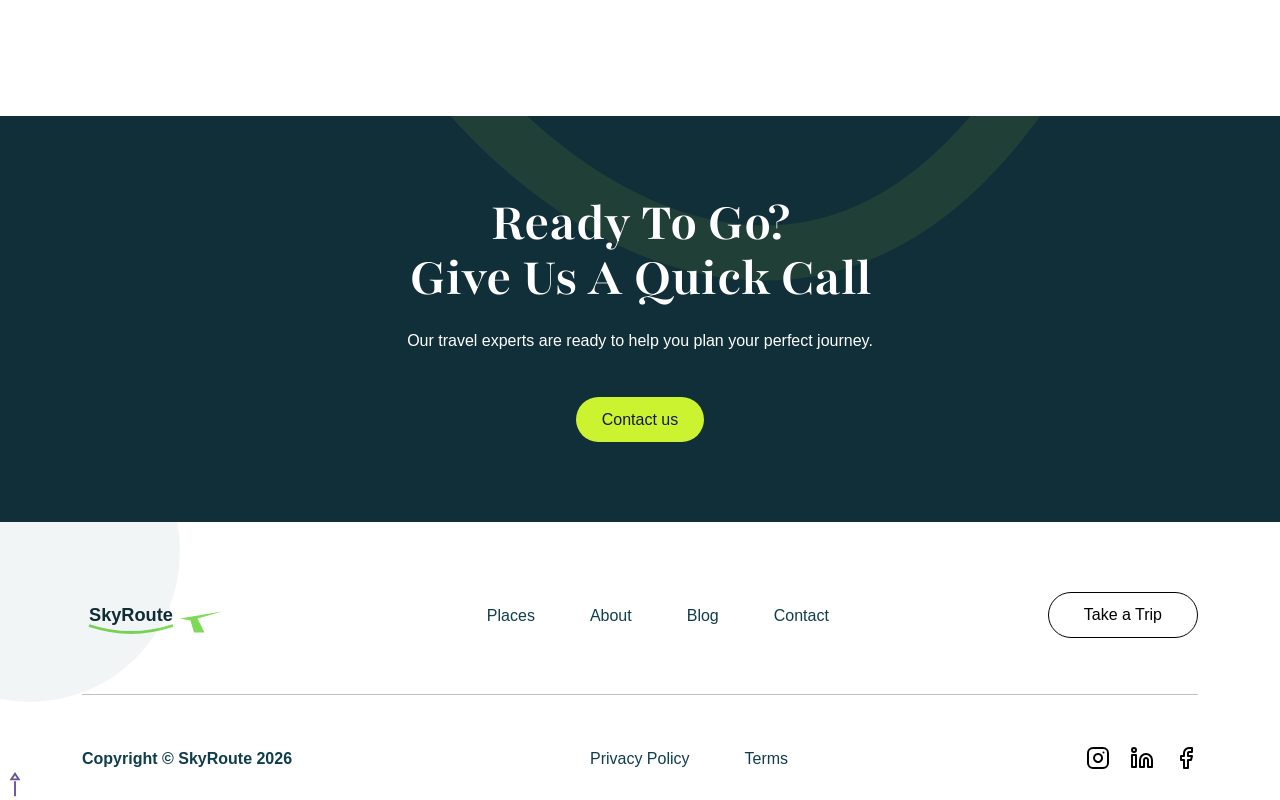
==== commit 8eea0c54: "Add files via upload updated project" ====
--- a/index.html
+++ b/index.html
@@ -1,7 +1,6 @@
-<!DOCTYPE html>
+<!doctype html>
 <html lang="en">
-
-<head>
+  <head>
     <meta charset="UTF-8" />
     <meta name="viewport" content="width=device-width, initial-scale=1" />
     <!-- SEO Essentials -->
@@ -28,1262 +27,1584 @@
     <meta name="msapplication-navbutton-color" content="#0080A8" />
     <!-- Fonts (Preconnect + Async Load for CLS fix) -->
     <link rel="preconnect" href="https://fonts.googleapis.com" crossorigin />
-    <link rel="preconnect" href="https://fonts.googleapis.com">
+    <link rel="preconnect" href="https://fonts.googleapis.com" />
     <link
-        href="https://fonts.googleapis.com/css2?family=Playfair:ital,opsz,wght@0,5..1200,300..900;1,5..1200,300..900&display=swap"
-        rel="stylesheet">
+      href="https://fonts.googleapis.com/css2?family=Playfair:ital,opsz,wght@0,5..1200,300..900;1,5..1200,300..900&display=swap"
+      rel="stylesheet"
+    />
     <!-- CSS Performance -->
     <link rel="stylesheet" href="assets/css/bootstrap.min.css" />
-    <link rel="stylesheet" href="https://cdn.jsdelivr.net/npm/swiper@11/swiper-bundle.min.css" />
-    <link href="https://unpkg.com/aos@2.3.1/dist/aos.css" rel="stylesheet">
+    <link
+      rel="stylesheet"
+      href="https://cdn.jsdelivr.net/npm/swiper@11/swiper-bundle.min.css"
+    />
+    <link href="https://unpkg.com/aos@2.3.1/dist/aos.css" rel="stylesheet" />
     <link rel="stylesheet" href="assets/css/style.css?v5" />
     <link rel="stylesheet" href="assets/css/responsive.css?v5" />
-</head>
-
-<body>
-    <!-- Flight animation -->
-    <!-- <div class="flight-overlay">
-
-        <svg viewBox="0 0 1200 800" class="flight-svg">
-
-            <path id="flightPath" d="M50 150 
-C300 20 500 200 700 120
-S1000 200 1150 100" stroke="#0E3D4D" stroke-width="2" fill="none" stroke-dasharray="6 8" />
-
-        </svg>
-
-        <img src="assets/images/plane-yellow.gif" class="scroll-plane">
-
-    </div> -->
-    <!-- Flight animation -->
+    <link
+      rel="stylesheet"
+      href="https://cdn.jsdelivr.net/npm/glightbox/dist/css/glightbox.min.css"
+    />
+  </head>
+
+  <body class="home-page">
     <!-- Loader Start Here -->
     <div class="loader-bg">
-        <div class="loader">
-
-            <!-- Circular Logo -->
-            <!-- <div class="travel-logo">
+      <div class="loader">
+        <!-- Circular Logo -->
+        <!-- <div class="travel-logo">
             <svg viewBox="0 0 120 120">
                 <circle cx="60" cy="60" r="55"></circle>
             </svg>
         </div> -->
-            <div class="loader-bg">
-                <div class="loader">
-
-                    <div class="travel-logo">
-                        <svg viewBox="0 0 120 120">
-                            <circle cx="60" cy="60" r="55"></circle>
-                        </svg>
-                    </div>
-
-                    <div class="plane">✈</div>
-
-                </div>
+        <div class="loader-bg">
+          <div class="loader">
+            <div class="travel-logo">
+              <svg viewBox="0 0 120 120">
+                <circle cx="60" cy="60" r="55"></circle>
+              </svg>
             </div>
-            <!-- Plane -->
+
             <div class="plane">✈</div>
-
+          </div>
         </div>
+        <!-- Plane -->
+        <div class="plane">✈</div>
+      </div>
     </div>
     <!-- HEADER START -->
-
     <header id="navigation_bar">
-
-
-        <nav class="navbar navbar-expand-xl transparent-header">
+      <nav class="navbar navbar-expand-xl main-header">
+        <div class="container">
+          <!-- Logo -->
+          <a class="navbar-brand" href="index.html">
+            <!-- White logo for homepage -->
+            <img
+              src="assets/images/logo.svg"
+              class="logo logo-light"
+              alt="SkyRoute Travel"
+              width="163"
+              height="25"
+            />
+
+            <!-- Dark logo for inner pages -->
+            <img
+              src="assets/images/logo-black.svg"
+              class="logo logo-dark"
+              alt="SkyRoute Travel"
+              width="163"
+              height="25"
+            />
+          </a>
+
+          <!-- Hamburger -->
+
+          <button
+            class="navbar-toggler"
+            type="button"
+            data-bs-toggle="offcanvas"
+            data-bs-target="#mainMenu"
+          >
+            <img
+              src="assets/images/hamburger-menu.svg"
+              width="60"
+              height="35"
+            />
+          </button>
+
+          <!-- Offcanvas -->
+
+          <div class="offcanvas offcanvas-end" tabindex="-1" id="mainMenu">
+            <div class="offcanvas-header">
+              <a href="index.html">
+                <img
+                  src="assets/images/logo-black.svg"
+                  width="163"
+                  height="25"
+                />
+              </a>
+
+              <button
+                type="button"
+                class="btn-close"
+                data-bs-dismiss="offcanvas"
+              ></button>
+            </div>
+
+            <div class="offcanvas-body">
+              <ul class="navbar-nav ms-auto">
+                <li class="nav-item">
+                  <a class="nav-link" href="index.html#popular-destinations"
+                    >Places</a
+                  >
+                </li>
+
+                <li class="nav-item">
+                  <a class="nav-link" href="index.html#travel-services"
+                    >About</a
+                  >
+                </li>
+
+                <li class="nav-item">
+                  <a class="nav-link" href="index.html#trip-gallery">Blog</a>
+                </li>
+
+                <li class="nav-item">
+                  <a class="nav-link" href="contact.html">Contact</a>
+                </li>
+
+                <li class="nav-item">
+                  <a class="nav-link btn main-btn" href="#bookingForm">
+                    <span class="btn-text">Take a Trip</span>
+
+                    <img
+                      src="./assets/images/plane-yellow.gif"
+                      class="plane-icon"
+                      alt="plane"
+                    />
+                  </a>
+                </li>
+              </ul>
+            </div>
+          </div>
+        </div>
+      </nav>
+    </header>
+    <!-- HEADER END -->
+    <main>
+      <div class="page-wrapper">
+        <!-- Home Banner Section Start  -->
+        <section id="home-banner" class="banner">
+          <div class="container-fluid p-0">
+            <div class="row">
+              <div class="col-12">
+                <div class="home-banner-slider swiper">
+                  <div class="swiper-wrapper">
+                    <div class="swiper-slide">
+                      <div class="slide-zoom-layer">
+                        <div class="home-banner-img">
+                          <picture>
+                            <!-- Mobile WebP -->
+                            <source
+                              media="(max-width: 991px)"
+                              srcset="
+                                assets/images/home/home-banner-mobile-1.webp
+                              "
+                              type="image/webp"
+                            />
+                            <!-- Mobile JPEG fallback -->
+                            <source
+                              media="(max-width: 991px)"
+                              srcset="
+                                assets/images/home/home-banner-mobile-1.jpg
+                              "
+                              type="image/jpeg"
+                            />
+                            <!-- Desktop WebP -->
+                            <source
+                              media="(min-width: 768px)"
+                              srcset="assets/images/home/home-banner-1.webp"
+                              type="image/webp"
+                            />
+                            <!-- Desktop JPEG fallback -->
+                            <source
+                              media="(min-width: 768px)"
+                              srcset="assets/images/home/home-banner-1.jpg"
+                              type="image/jpeg"
+                            />
+                            <!-- Default image fallback -->
+                            <img
+                              src="assets/images/home/home-banner-1.jpg"
+                              alt="Lifestyle"
+                              class="img-fluid"
+                              width="1512"
+                              height="550"
+                              loading="lazy"
+                            />
+                          </picture>
+                        </div>
+                      </div>
+                      <div class="container home-banner-box">
+                        <div class="home-banner-content">
+                          <h1>Discover Your Next Adventure With SkyRoute</h1>
+                          <p>
+                            Explore the world's most beautiful destinations with
+                            our expertly curated travel packages. Your dream
+                            vacation starts here.
+                          </p>
+
+                          <a class="main-btn" href="#bookingForm" role="button">
+                            <span class="btn-text">Take a Trip</span>
+
+                            <img
+                              src="./assets/images/plane-yellow.gif"
+                              class="plane-icon"
+                              alt="plane"
+                            />
+                          </a>
+                        </div>
+                      </div>
+                    </div>
+                    <div class="swiper-slide">
+                      <div class="slide-zoom-layer">
+                        <div class="home-banner-img">
+                          <picture>
+                            <!-- Mobile WebP -->
+                            <source
+                              media="(max-width: 991px)"
+                              srcset="
+                                assets/images/home/home-banner-mobile-2.webp
+                              "
+                              type="image/webp"
+                            />
+                            <!-- Mobile JPEG fallback -->
+                            <source
+                              media="(max-width: 991px)"
+                              srcset="
+                                assets/images/home/home-banner-mobile-2.jpg
+                              "
+                              type="image/jpeg"
+                            />
+                            <!-- Desktop WebP -->
+                            <source
+                              media="(min-width: 768px)"
+                              srcset="assets/images/home/home-banner-2.webp"
+                              type="image/webp"
+                            />
+                            <!-- Desktop JPEG fallback -->
+                            <source
+                              media="(min-width: 768px)"
+                              srcset="assets/images/home/home-banner-2.jpg"
+                              type="image/jpeg"
+                            />
+                            <!-- Default image fallback -->
+                            <img
+                              src="assets/images/home/home-banner-2.jpg"
+                              alt="Lifestyle"
+                              class="img-fluid"
+                              width="1512"
+                              height="550"
+                              loading="lazy"
+                            />
+                          </picture>
+                        </div>
+                      </div>
+                      <div class="container home-banner-box">
+                        <div class="home-banner-content">
+                          <h1>Unforgettable Holidays Around The World</h1>
+                          <p>
+                            From tropical beaches to snowy mountains, we create
+                            memorable travel experiences for every type of
+                            traveler.
+                          </p>
+                          <a class="main-btn" href="#bookingForm" role="button">
+                            <span class="btn-text">Take a Trip</span>
+
+                            <img
+                              src="./assets/images/plane-yellow.gif"
+                              class="plane-icon"
+                              alt="plane"
+                            />
+                          </a>
+                        </div>
+                      </div>
+                    </div>
+                    <div class="swiper-slide">
+                      <div class="slide-zoom-layer">
+                        <div class="home-banner-img">
+                          <picture>
+                            <!-- Mobile WebP -->
+                            <source
+                              media="(max-width: 991px)"
+                              srcset="
+                                assets/images/home/home-banner-mobile-3.webp
+                              "
+                              type="image/webp"
+                            />
+                            <!-- Mobile JPEG fallback -->
+                            <source
+                              media="(max-width: 991px)"
+                              srcset="
+                                assets/images/home/home-banner-mobile-3.jpg
+                              "
+                              type="image/jpeg"
+                            />
+                            <!-- Desktop WebP -->
+                            <source
+                              media="(min-width: 768px)"
+                              srcset="assets/images/home/home-banner-3.webp"
+                              type="image/webp"
+                            />
+                            <!-- Desktop JPEG fallback -->
+                            <source
+                              media="(min-width: 768px)"
+                              srcset="assets/images/home/home-banner-3.jpg"
+                              type="image/jpeg"
+                            />
+                            <!-- Default image fallback -->
+                            <img
+                              src="assets/images/home/home-banner-3.jpg"
+                              alt="Lifestyle"
+                              class="img-fluid"
+                              width="1512"
+                              height="550"
+                              loading="lazy"
+                            />
+                          </picture>
+                        </div>
+                      </div>
+                      <div class="container home-banner-box">
+                        <div class="home-banner-content">
+                          <h1>Plan Your Perfect Journey Today</h1>
+                          <p>
+                            Let us handle your flights, hotels, and transport
+                            while you enjoy a stress-free and unforgettable
+                            trip.
+                          </p>
+                          <a class="main-btn" href="#bookingForm" role="button">
+                            <span class="btn-text">Take a Trip</span>
+
+                            <img
+                              src="./assets/images/plane-yellow.gif"
+                              class="plane-icon"
+                              alt="plane"
+                            />
+                          </a>
+                        </div>
+                      </div>
+                    </div>
+                  </div>
+                  <div class="home-banner-nav">
+                    <div class="nav-item active" data-slide="0">
+                      <!-- <img src="assets/images/home/home-banner-1.jpg" alt="" class="img-fluid"> -->
+                      <span class="number-count">01</span>
+                      <span>Popular Destinations</span>
+                    </div>
+                    <div class="nav-item" data-slide="1">
+                      <!-- <img src="assets/images/home/home-banner-2.jpg" alt="" class="img-fluid"> -->
+                      <span class="number-count">02</span>
+                      <span>Holiday Packages</span>
+                    </div>
+                    <div class="nav-item" data-slide="2">
+                      <!-- <img src="assets/images/home/home-banner-3.jpg" alt="" class="img-fluid"> -->
+                      <span class="number-count">03</span>
+                      <span>Travel Experiences</span>
+                    </div>
+                  </div>
+                  <!-- Custom Arrows -->
+                  <div class="home-banner-arrows">
+                    <button
+                      class="arrow-btn prev-btn banner-prev"
+                      aria-label="Previous slide"
+                    >
+                      <img
+                        src="assets/images/slider-arrow.svg"
+                        alt="Previous"
+                      />
+                    </button>
+
+                    <div class="slide-count">
+                      <span class="current">1</span>/<span class="total"
+                        >3</span
+                      >
+                    </div>
+
+                    <button
+                      class="arrow-btn next-btn banner-next"
+                      aria-label="Next slide"
+                    >
+                      <img src="assets/images/slider-arrow.svg" alt="Next" />
+                    </button>
+                  </div>
+                  <!-- Mobile Pagination Dots -->
+                  <!-- <div class="swiper-pagination home-banner-dots"></div> -->
+                </div>
+              </div>
+            </div>
+          </div>
+        </section>
+        <!-- Home Banner Section End  -->
+        <div class="booking-bg">
+          <section class="booking-section">
             <div class="container">
-
-                <!-- Logo -->
-                <a class="navbar-brand" href="index.html">
-                    <img src="assets/images/logo.svg" alt="SkyRoute Travel" width="163" height="25" class="img-fluid">
+              <form id="bookingForm" data-aos="fade-up">
+                <div class="booking-box">
+                  <!-- Departure City -->
+                  <div class="booking-field icon-field">
+                    <label for="departure">
+                      <img src="./assets/images/city.svg" width="20" alt="" />
+                      Departure City
+                    </label>
+
+                    <div class="input-icon">
+                      <input
+                        type="text"
+                        id="departure"
+                        name="departure"
+                        placeholder="From where are you travelling?"
+                        list="cityList"
+                        autocomplete="off"
+                        required
+                      />
+                    </div>
+                  </div>
+
+                  <!-- Destination -->
+                  <div class="booking-field icon-field">
+                    <label for="destination">
+                      <img
+                        src="./assets/images/location.svg"
+                        width="20"
+                        alt=""
+                      />
+                      Destination
+                    </label>
+
+                    <div class="input-icon">
+                      <input
+                        type="text"
+                        id="destination"
+                        name="destination"
+                        placeholder="Where are you going?"
+                        list="cityList"
+                        autocomplete="off"
+                        oninput="updateTransportOptions()"
+                        required
+                      />
+                    </div>
+                  </div>
+
+                  <!-- City Suggestions -->
+                  <datalist id="cityList">
+                    <option value="Mumbai"></option>
+                    <option value="Goa"></option>
+                    <option value="Delhi"></option>
+                    <option value="Bali"></option>
+                    <option value="Dubai"></option>
+                    <option value="Thailand"></option>
+                    <option value="Maldives"></option>
+                    <option value="Singapore"></option>
+                    <option value="Paris"></option>
+                    <option value="London"></option>
+                  </datalist>
+
+                  <!-- Travel Date -->
+                  <div class="booking-field icon-field">
+                    <label for="travelDate">
+                      <img
+                        src="./assets/images/travel-date.svg"
+                        width="20"
+                        alt=""
+                      />
+                      Travel Date
+                    </label>
+
+                    <div class="input-icon">
+                      <input
+                        type="date"
+                        id="travelDate"
+                        name="travelDate"
+                        required
+                      />
+                    </div>
+                  </div>
+
+                  <!-- Return Date -->
+                  <div class="booking-field icon-field">
+                    <label for="returnDate">
+                      <img
+                        src="./assets/images/return-date.svg"
+                        width="20"
+                        alt=""
+                      />
+                      Return Date
+                    </label>
+
+                    <div class="input-icon">
+                      <input
+                        type="date"
+                        id="returnDate"
+                        name="returnDate"
+                        required
+                      />
+                    </div>
+                  </div>
+
+                  <!-- Travelers -->
+                  <div class="booking-field traveler-field">
+                    <label>
+                      <img
+                        src="./assets/images/traveler.svg"
+                        width="20"
+                        alt=""
+                      />
+                      Travelers
+                    </label>
+
+                    <div class="traveler-counter">
+                      <button type="button" id="minusTraveler">−</button>
+
+                      <input
+                        type="text"
+                        id="travelerCount"
+                        value="0"
+                        readonly
+                      />
+
+                      <button type="button" id="addTraveler">+</button>
+                    </div>
+                  </div>
+
+                  <!-- Package -->
+                  <div class="booking-field icon-field">
+                    <label for="package">
+                      <img src="./assets/images/budget.svg" width="20" alt="" />
+                      Budget / Package
+                    </label>
+
+                    <div class="input-icon package-wrapper">
+                      <select
+                        id="package"
+                        name="package"
+                        required
+                        onchange="showPackageInfo()"
+                      >
+                        <option value="">Select Package</option>
+
+                        <option value="budget" data-price="2000">
+                          Budget Package
+                        </option>
+
+                        <option value="standard" data-price="3500">
+                          Standard Package
+                        </option>
+
+                        <option value="luxury" data-price="6000">
+                          Luxury Package
+                        </option>
+
+                        <option value="premium" data-price="9000">
+                          Premium Package
+                        </option>
+                      </select>
+
+                      <span
+                        class="package-info-icon"
+                        onclick="showPackageInfo()"
+                        >ℹ️</span
+                      >
+                    </div>
+                  </div>
+
+                  <!-- Search Button -->
+                  <div class="booking-btn">
+                    <button class="main-btn" id="searchTrip" type="button">
+                      <span class="btn-text">Search Trip</span>
+
+                      <img
+                        src="./assets/images/plane-yellow.gif"
+                        class="plane-icon"
+                        alt="plane"
+                      />
+                    </button>
+                  </div>
+                </div>
+              </form>
+
+              <!-- Traveler Details Section -->
+              <div
+                class="traveler-details-wrapper"
+                id="travelerDetailsWrapper"
+                style="display: none"
+              >
+                <div class="traveler-header">
+                  <h4>Traveler Details</h4>
+                </div>
+
+                <div id="travelerCards"></div>
+                <button
+                  type="button"
+                  class="add-traveler-btn"
+                  onclick="triggerAddTraveler()"
+                >
+                  + Add Traveler
+                </button>
+              </div>
+            </div>
+          </section>
+          <section class="marquee-section">
+            <div class="blue-strip">
+              <div class="marquee">
+                <div class="marquee-content">
+                  <span>explore</span>
+                  <span>adventure</span>
+                  <span>luxury</span>
+                  <span>enjoy</span>
+                  <span>explore</span>
+
+                  <!-- duplicate for smooth loop -->
+                  <span>explore</span>
+                  <span>adventure</span>
+                  <span>luxury</span>
+                  <span>enjoy</span>
+                  <span>explore</span>
+                </div>
+              </div>
+            </div>
+            <div class="yellow-strip"></div>
+          </section>
+        </div>
+
+        <section id="counter-info">
+          <div class="container">
+            <div class="counter-info-content" data-aos="fade-up">
+              <div class="row">
+                <div class="col-lg-3">
+                  <div class="counter-info-box">
+                    <div class="counter-info-icon">
+                      <img
+                        src="assets/images/home/happy-travelers.svg"
+                        width="67"
+                        height="67"
+                      />
+                    </div>
+
+                    <div class="counter-info-para">
+                      <h3>
+                        <span class="counter" data-target="35">0</span
+                        ><span>K+</span>
+                      </h3>
+                      <h3>Happy Travelers</h3>
+                      <p>
+                        Thousands of satisfied customers who explored amazing
+                        destinations with us.
+                      </p>
+                    </div>
+                  </div>
+                </div>
+
+                <div class="col-lg-3">
+                  <div class="counter-info-box">
+                    <div class="counter-info-icon">
+                      <img
+                        src="assets/images/home/trip-completed.svg"
+                        width="67"
+                        height="67"
+                      />
+                    </div>
+
+                    <div class="counter-info-para">
+                      <h3>
+                        <span class="counter" data-target="12">0</span
+                        ><span>K+</span>
+                      </h3>
+                      <h3>Trips Completed</h3>
+                      <p>
+                        Successfully planned domestic and international tours
+                        for our clients.
+                      </p>
+                    </div>
+                  </div>
+                </div>
+
+                <div class="col-lg-3">
+                  <div class="counter-info-box">
+                    <div class="counter-info-icon">
+                      <img
+                        src="assets/images/home/destination-coverd.svg"
+                        width="67"
+                        height="67"
+                      />
+                    </div>
+
+                    <div class="counter-info-para">
+                      <h3>
+                        <span class="counter" data-target="120">0</span
+                        ><span>+</span>
+                      </h3>
+                      <h3>Destinations Covered</h3>
+                      <p>
+                        Explore top domestic and international destinations with
+                        curated packages.
+                      </p>
+                    </div>
+                  </div>
+                </div>
+                <div class="col-lg-3">
+                  <div class="counter-info-box">
+                    <div class="counter-info-icon">
+                      <img
+                        src="assets/images/home/tour-packages.svg"
+                        width="67"
+                        height="67"
+                      />
+                    </div>
+
+                    <div class="counter-info-para">
+                      <h3>
+                        <span class="counter" data-target="80">0</span
+                        ><span>+</span>
+                      </h3>
+                      <h3>Tour Packages</h3>
+                      <p>
+                        Wide range of budget, luxury and customized travel
+                        packages.
+                      </p>
+                    </div>
+                  </div>
+                </div>
+              </div>
+            </div>
+          </div>
+        </section>
+
+        <section id="popular-destinations">
+          <div class="popular-destination-heading">
+            <p>Where do you want to go</p>
+            <h2>Popular Destinations</h2>
+
+            <div class="popular-arrows">
+              <div class="arrow prev active">
+                <img
+                  src="./assets/images/slider-arrow.svg"
+                  width="34"
+                  height="34"
+                />
+              </div>
+
+              <div class="arrow next">
+                <img
+                  src="./assets/images/slider-arrow.svg"
+                  width="34"
+                  height="34"
+                />
+              </div>
+            </div>
+          </div>
+          <div class="popular-destinations">
+            <div class="swiper popular-destinations-slider">
+              <div class="swiper-wrapper">
+                <!-- GOA -->
+
+                <div class="swiper-slide">
+                  <a
+                    href="packages.html?destination=goa"
+                    class="popular-destination-box zoom-hover"
+                  >
+                    <img src="./assets/images/home/goa.jpg" class="img-fluid" />
+
+                    <div class="popular-location">
+                      <h2>Goa</h2>
+                      <p>🇮🇳 India</p>
+                      <span class="price">Starting from ₹12,999</span>
+                      <span class="travelers">350 people exploring</span>
+                    </div>
+                  </a>
+                </div>
+
+                <!-- MANALI -->
+
+                <div class="swiper-slide">
+                  <a
+                    href="packages.html?destination=manali"
+                    class="popular-destination-box zoom-hover"
+                  >
+                    <img
+                      src="./assets/images/home/manali.jpg"
+                      class="img-fluid"
+                    />
+
+                    <div class="popular-location">
+                      <h2>Manali</h2>
+                      <p>🇮🇳 Himachal Pradesh</p>
+                      <span class="price">Starting from ₹10,499</span>
+                      <span class="travelers">280 people exploring</span>
+                    </div>
+                  </a>
+                </div>
+
+                <!-- KASHMIR -->
+
+                <div class="swiper-slide">
+                  <a
+                    href="packages.html?destination=kashmir"
+                    class="popular-destination-box zoom-hover"
+                  >
+                    <img
+                      src="./assets/images/home/kashmir.jpg"
+                      class="img-fluid"
+                    />
+
+                    <div class="popular-location">
+                      <h2>Kashmir</h2>
+                      <p>🇮🇳 Jammu & Kashmir</p>
+                      <span class="price">Starting from ₹14,999</span>
+                      <span class="travelers">420 people exploring</span>
+                    </div>
+                  </a>
+                </div>
+
+                <!-- DUBAI -->
+
+                <div class="swiper-slide">
+                  <a
+                    href="packages.html?destination=dubai"
+                    class="popular-destination-box zoom-hover"
+                  >
+                    <img
+                      src="./assets/images/home/dubai.jpg"
+                      class="img-fluid"
+                    />
+
+                    <div class="popular-location">
+                      <h2>Dubai</h2>
+                      <p>🇦🇪 UAE</p>
+                      <span class="price">Starting from ₹39,999</span>
+                      <span class="travelers">510 people exploring</span>
+                    </div>
+                  </a>
+                </div>
+
+                <!-- BALI -->
+
+                <div class="swiper-slide">
+                  <a
+                    href="packages.html?destination=bali"
+                    class="popular-destination-box zoom-hover"
+                  >
+                    <img
+                      src="./assets/images/home/bali.jpg"
+                      class="img-fluid"
+                    />
+
+                    <div class="popular-location">
+                      <h2>Bali</h2>
+                      <p>🇮🇩 Indonesia</p>
+                      <span class="price">Starting from ₹44,999</span>
+                      <span class="travelers">390 people exploring</span>
+                    </div>
+                  </a>
+                </div>
+
+                <!-- MALDIVES -->
+
+                <div class="swiper-slide">
+                  <a
+                    href="packages.html?destination=maldives"
+                    class="popular-destination-box zoom-hover"
+                  >
+                    <img
+                      src="./assets/images/home/maldives.jpg"
+                      class="img-fluid"
+                    />
+
+                    <div class="popular-location">
+                      <h2>Maldives</h2>
+                      <p>🇲🇻 Indian Ocean</p>
+                      <span class="price">Starting from ₹59,999</span>
+                      <span class="travelers">460 people exploring</span>
+                    </div>
+                  </a>
+                </div>
+              </div>
+            </div>
+          </div>
+        </section>
+        <section id="travel-services">
+          <div class="container">
+            <div class="row">
+              <div class="col-lg-8">
+                <div class="travel-services-heading">
+                  <p>Plan your perfect journey</p>
+                  <h2>
+                    We handle every detail of your trip,<br />
+                    so you can simply enjoy the adventure
+                  </h2>
+                </div>
+              </div>
+
+              <div class="col-lg-4">
+                <div class="service-button">
+                  <a class="main-btn" href="#bookingForm" role="button">
+                    <span class="btn-text">Take a Trip</span>
+
+                    <img
+                      src="./assets/images/plane-yellow.gif"
+                      class="plane-icon"
+                      alt="plane"
+                    />
+                  </a>
+                </div>
+              </div>
+            </div>
+
+            <div class="row align-items-center">
+              <!-- Image -->
+              <div class="col-lg-5 mt-5 col-left zoom-hover">
+                <picture>
+                  <source
+                    srcset="./assets/images/home/travel-planning.webp"
+                    type="image/webp"
+                  />
+                  <source
+                    srcset="./assets/images/home/travel-planning.png"
+                    type="image/png"
+                  />
+
+                  <img
+                    src="./assets/images/home/travel-planning.png"
+                    class="img-fluid travel-thumb"
+                    alt="Travel Planning"
+                  />
+                </picture>
+              </div>
+
+              <!-- Services -->
+              <div class="col-lg-7 mt-5 col-right">
+                <!-- Car Rental -->
+                <div class="trip-package">
+                  <img
+                    src="./assets/images/car.svg"
+                    alt="Car Rental"
+                    width="45"
+                    height="45"
+                  />
+
+                  <h2>Rent a Car</h2>
+
+                  <p>
+                    Travel comfortably with our reliable car rental services.
+                    Choose from economy, SUV, or luxury vehicles for your
+                    journey.
+                  </p>
+
+                  <a href="car-rental.html">
+                    Explore Options
+                    <img
+                      src="./assets/images/slider-arrow.svg"
+                      alt=""
+                      width="22"
+                      height="22"
+                    />
+                  </a>
+                </div>
+
+                <!-- Hotel Booking -->
+                <div class="trip-package">
+                  <img
+                    src="./assets/images/bed.svg"
+                    alt="Hotel Booking"
+                    width="45"
+                    height="45"
+                  />
+
+                  <h2>Book Your Hotel</h2>
+
+                  <p>
+                    Find the perfect stay with our curated hotel selections,
+                    from budget-friendly accommodations to premium luxury
+                    resorts.
+                  </p>
+
+                  <a href="hotel-booking.html">
+                    Find Hotels
+                    <img
+                      src="./assets/images/slider-arrow.svg"
+                      alt=""
+                      width="22"
+                      height="22"
+                    />
+                  </a>
+                </div>
+              </div>
+            </div>
+          </div>
+        </section>
+        <section id="trip-gallery">
+          <div class="container">
+            <div class="trip-gallery-content">
+              <div class="trip-gallery-heading text-center">
+                <p>Travel Memories</p>
+                <h2>Completed Journeys</h2>
+              </div>
+
+              <div class="gallery-bg">
+                <div class="row mt-5 gy-4">
+                  <!-- SANTORINI -->
+
+                  <div class="col-lg-4">
+                    <a
+                      href="./assets/images/home/santorini.png"
+                      class="glightbox"
+                    >
+                      <div class="gallery-image zoom-hover">
+                        <picture>
+                          <source
+                            srcset="./assets/images/home/santorini.webp"
+                            type="image/webp"
+                          />
+                          <source
+                            srcset="./assets/images/home/santorini.png"
+                            type="image/png"
+                          />
+                          <img
+                            src="./assets/images/home/santorini.png"
+                            class="img-fluid"
+                            alt="Santorini Greece"
+                          />
+                        </picture>
+
+                        <div class="gallery-sub-content">
+                          <h2>Santorini Island</h2>
+                          <p>Santorini, Greece • 32 Romantic Trips</p>
+                        </div>
+                      </div>
+                    </a>
+                  </div>
+
+                  <!-- BALI -->
+
+                  <div class="col-lg-8">
+                    <a
+                      href="./assets/images/home/bali-island.png"
+                      class="glightbox"
+                    >
+                      <div class="gallery-image zoom-hover">
+                        <picture>
+                          <source
+                            srcset="./assets/images/home/bali-island.webp"
+                            type="image/webp"
+                          />
+                          <source
+                            srcset="./assets/images/home/bali-island.png"
+                            type="image/png"
+                          />
+                          <img
+                            src="./assets/images/home/bali-island.png"
+                            class="img-fluid"
+                            alt="Bali Indonesia"
+                          />
+                        </picture>
+
+                        <div class="gallery-sub-content">
+                          <h2>Bali Island</h2>
+                          <p>Bali, Indonesia • 40 Beach Tours</p>
+                        </div>
+                      </div>
+                    </a>
+                  </div>
+
+                  <!-- SWISS ALPS -->
+
+                  <div class="col-lg-4">
+                    <a
+                      href="./assets/images/home/swiss-alps.png"
+                      class="glightbox"
+                    >
+                      <div class="gallery-image zoom-hover">
+                        <picture>
+                          <source
+                            srcset="./assets/images/home/swiss-alps.webp"
+                            type="image/webp"
+                          />
+                          <source
+                            srcset="./assets/images/home/swiss-alps.png"
+                            type="image/png"
+                          />
+                          <img
+                            src="./assets/images/home/swiss-alps.png"
+                            class="img-fluid"
+                            alt="Swiss Alps"
+                          />
+                        </picture>
+
+                        <div class="gallery-sub-content">
+                          <h2>Swiss Alps</h2>
+                          <p>Switzerland • 28 Mountain Adventures</p>
+                        </div>
+                      </div>
+                    </a>
+                  </div>
+
+                  <!-- DUBAI DESERT -->
+
+                  <div class="col-lg-4">
+                    <a
+                      href="./assets/images/home/dubai-desert.png"
+                      class="glightbox"
+                    >
+                      <div class="gallery-image zoom-hover">
+                        <picture>
+                          <source
+                            srcset="./assets/images/home/dubai-desert.webp"
+                            type="image/webp"
+                          />
+                          <source
+                            srcset="./assets/images/home/dubai-desert.png"
+                            type="image/png"
+                          />
+                          <img
+                            src="./assets/images/home/dubai-desert.png"
+                            class="img-fluid"
+                            alt="Dubai Desert Safari"
+                          />
+                        </picture>
+
+                        <div class="gallery-sub-content">
+                          <h2>Dubai Desert</h2>
+                          <p>Dubai, UAE • 22 Desert Safaris</p>
+                        </div>
+                      </div>
+                    </a>
+                  </div>
+
+                  <!-- MALDIVES -->
+
+                  <div class="col-lg-4">
+                    <a
+                      href="./assets/images/home/maldives.png"
+                      class="glightbox"
+                    >
+                      <div class="gallery-image zoom-hover">
+                        <picture>
+                          <source
+                            srcset="./assets/images/home/maldives.webp"
+                            type="image/webp"
+                          />
+                          <source
+                            srcset="./assets/images/home/maldives.png"
+                            type="image/png"
+                          />
+                          <img
+                            src="./assets/images/home/maldives.png"
+                            class="img-fluid"
+                            alt="Maldives Island"
+                          />
+                        </picture>
+
+                        <div class="gallery-sub-content">
+                          <h2>Maldives</h2>
+                          <p>Maldives • 35 Luxury Island Trips</p>
+                        </div>
+                      </div>
+                    </a>
+                  </div>
+
+                  <!-- BUTTON -->
+
+                  <div class="col-lg-12 text-center journey">
+                    <a class="main-btn" href="gallery.html">
+                      <span class="btn-text">See All Journeys</span>
+
+                      <img
+                        src="./assets/images/plane-yellow.gif"
+                        class="plane-icon"
+                      />
+                    </a>
+                  </div>
+                </div>
+              </div>
+            </div>
+          </div>
+        </section>
+
+        <section id="testimonial">
+          <div class="container">
+            <div class="testimonial-heading text-center">
+              <p>Testimonials</p>
+
+              <h2>What Our Travelers Say</h2>
+
+              <div class="testimonial-rating">
+                ⭐ 4.9 / 5 Rating • 1200+ Happy Travelers
+              </div>
+            </div>
+
+            <!-- TEXT REVIEWS -->
+
+            <div class="swiper testimonial-text">
+              <div class="swiper-wrapper">
+                <div class="swiper-slide">
+                  <div class="quote-icon">❝</div>
+
+                  <p>
+                    "Our Goa honeymoon trip was beautifully planned. The hotel,
+                    sightseeing and private cab service were all excellent."
+                  </p>
+
+                  <div class="stars">★★★★★</div>
+                </div>
+
+                <div class="swiper-slide">
+                  <div class="quote-icon">❝</div>
+
+                  <p>
+                    "We booked a Manali snow trip with Sky Route Travel and
+                    everything was perfectly arranged from start to finish."
+                  </p>
+
+                  <div class="stars">★★★★★</div>
+                </div>
+
+                <div class="swiper-slide">
+                  <div class="quote-icon">❝</div>
+
+                  <p>
+                    "Our Dubai vacation was unforgettable. The desert safari and
+                    Burj Khalifa visit were highlights of the trip."
+                  </p>
+
+                  <div class="stars">★★★★★</div>
+                </div>
+
+                <div class="swiper-slide">
+                  <div class="quote-icon">❝</div>
+
+                  <p>
+                    "I travelled to Bali with my family and the entire
+                    experience was amazing. Great support and smooth booking."
+                  </p>
+
+                  <div class="stars">★★★★★</div>
+                </div>
+
+                <div class="swiper-slide">
+                  <div class="quote-icon">❝</div>
+
+                  <p>
+                    "The Thailand tour package was perfectly organized. Flights,
+                    hotel stay and local tours were fantastic."
+                  </p>
+
+                  <div class="stars">★★★★★</div>
+                </div>
+
+                <div class="swiper-slide">
+                  <div class="quote-icon">❝</div>
+
+                  <p>
+                    "Our Kashmir trip was magical. Snow mountains, houseboat
+                    stay and guided tour made it truly memorable."
+                  </p>
+
+                  <div class="stars">★★★★★</div>
+                </div>
+              </div>
+            </div>
+
+            <!-- PROFILE SLIDER -->
+
+            <div class="swiper testimonial-profiles">
+              <div class="swiper-wrapper">
+                <div class="swiper-slide">
+                  <img src="https://i.pravatar.cc/80?img=12" />
+                  <p>Rahul Sharma</p>
+                  <span class="trip-tag">Goa Honeymoon</span>
+                  <span class="verified">✔ Verified Traveler</span>
+                </div>
+
+                <div class="swiper-slide">
+                  <img src="https://i.pravatar.cc/80?img=24" />
+                  <p>Priya Mehta</p>
+                  <span class="trip-tag">Manali Snow Trip</span>
+                  <span class="verified">✔ Verified Traveler</span>
+                </div>
+
+                <div class="swiper-slide">
+                  <img src="https://i.pravatar.cc/80?img=32" />
+                  <p>David Wilson</p>
+                  <span class="trip-tag">Dubai Vacation</span>
+                  <span class="verified">✔ Verified Traveler</span>
+                </div>
+
+                <div class="swiper-slide">
+                  <img src="https://i.pravatar.cc/80?img=45" />
+                  <p>Anjali Verma</p>
+                  <span class="trip-tag">Bali Family Trip</span>
+                  <span class="verified">✔ Verified Traveler</span>
+                </div>
+
+                <div class="swiper-slide">
+                  <img src="https://i.pravatar.cc/80?img=56" />
+                  <p>Michael Brown</p>
+                  <span class="trip-tag">Thailand Tour</span>
+                  <span class="verified">✔ Verified Traveler</span>
+                </div>
+
+                <div class="swiper-slide">
+                  <img src="https://i.pravatar.cc/80?img=68" />
+                  <p>Neha Kapoor</p>
+                  <span class="trip-tag">Kashmir Trip</span>
+                  <span class="verified">✔ Verified Traveler</span>
+                </div>
+
+                <div class="swiper-slide">
+                  <img src="https://i.pravatar.cc/80?img=8" />
+                  <p>Amit Patel</p>
+                  <span class="trip-tag">Singapore Tour</span>
+                  <span class="verified">✔ Verified Traveler</span>
+                </div>
+
+                <div class="swiper-slide">
+                  <img src="https://i.pravatar.cc/80?img=15" />
+                  <p>Sara Johnson</p>
+                  <span class="trip-tag">Maldives Honeymoon</span>
+                  <span class="verified">✔ Verified Traveler</span>
+                </div>
+
+                <div class="swiper-slide">
+                  <img src="https://i.pravatar.cc/80?img=20" />
+                  <p>Karan Malhotra</p>
+                  <span class="trip-tag">Paris Vacation</span>
+                  <span class="verified">✔ Verified Traveler</span>
+                </div>
+
+                <div class="swiper-slide">
+                  <img src="https://i.pravatar.cc/80?img=30" />
+                  <p>Emily Watson</p>
+                  <span class="trip-tag">London Tour</span>
+                  <span class="verified">✔ Verified Traveler</span>
+                </div>
+
+                <div class="swiper-slide">
+                  <img src="https://i.pravatar.cc/80?img=40" />
+                  <p>Rohit Singh</p>
+                  <span class="trip-tag">Ladakh Adventure</span>
+                  <span class="verified">✔ Verified Traveler</span>
+                </div>
+
+                <div class="swiper-slide">
+                  <img src="https://i.pravatar.cc/80?img=50" />
+                  <p>Jessica Miller</p>
+                  <span class="trip-tag">Vietnam Trip</span>
+                  <span class="verified">✔ Verified Traveler</span>
+                </div>
+              </div>
+            </div>
+          </div>
+        </section>
+        <section id="ready-to-go">
+          <div class="container">
+            <div class="ready-to-go-content text-center">
+              <h2>
+                Ready to go? <br />
+                Give us a quick call
+              </h2>
+              <p class="cta-subtitle">
+                Our travel experts are ready to help you plan your perfect
+                journey.
+              </p>
+              <div class="contact-button">
+                <a class="main-btn" href="contact.html" role="button">
+                  <span class="btn-text">Contact us</span>
+
+                  <img
+                    src="./assets/images/plane-yellow.gif"
+                    class="plane-icon"
+                    alt="plane"
+                  />
                 </a>
-
-                <!-- Hamburger -->
-                <button class="navbar-toggler" type="button" data-bs-toggle="offcanvas" data-bs-target="#mainMenu"
-                    aria-controls="mainMenu" aria-label="Toggle navigation">
-
-                    <img src="assets/images/hamburger-menu.svg" alt="Menu" width="28" height="17" class="img-fluid">
-
-                </button>
-
-                <!-- Offcanvas Menu -->
-                <div class="offcanvas offcanvas-end" tabindex="-1" id="mainMenu">
-
-                    <!-- Offcanvas Header -->
-                    <div class="offcanvas-header">
-
-                        <a href="index.html">
-                            <img src="assets/images/logo.svg" alt="SkyRoute Travel" width="163" height="25"
-                                class="img-fluid">
-                        </a>
-
-                        <button type="button" class="btn-close" data-bs-dismiss="offcanvas"></button>
-
-                    </div>
-
-                    <!-- Menu Links -->
-                    <div class="offcanvas-body">
-
-                        <ul class="navbar-nav ms-auto">
-
-                            <li class="nav-item">
-                                <a class="nav-link" href="#">Places</a>
-                            </li>
-
-                            <li class="nav-item">
-                                <a class="nav-link" href="#">About</a>
-                            </li>
-
-                            <li class="nav-item">
-                                <a class="nav-link" href="#">Blog</a>
-                            </li>
-
-                            <li class="nav-item">
-                                <a class="nav-link" href="">Contact</a>
-                            </li>
-                            <li class="nav-item">
-                                <!-- <a class="nav-link btn" href="">Take a Trip </a> -->
-                                <a class="nav-link btn main-btn" href="#" role="button">
-
-                                    <span class="btn-text">Take a Trip</span>
-
-                                    <img src="./assets/images/plane-yellow.gif" class="plane-icon" alt="plane">
-
-                                </a>
-                            </li>
-
-                        </ul>
-
-                    </div>
-
-                </div>
-
+              </div>
             </div>
-        </nav>
-
-
-    </header>
-
-
-    <!-- HEADER ENDS -->
-    <main>
-        <div class="page-wrapper">
-            <!-- Home Banner Section Start  -->
-            <section id="home-banner" class="banner">
-                <div class="container-fluid p-0">
-                    <div class="row">
-                        <div class="col-12">
-                            <div class="home-banner-slider swiper">
-                                <div class="swiper-wrapper">
-                                    <div class="swiper-slide">
-                                        <div class="slide-zoom-layer">
-                                            <div class="home-banner-img">
-                                                <picture>
-                                                    <!-- Mobile WebP -->
-                                                    <source media="(max-width: 991px)"
-                                                        srcset="assets/images/home/home-banner-mobile-1.webp"
-                                                        type="image/webp" />
-                                                    <!-- Mobile JPEG fallback -->
-                                                    <source media="(max-width: 991px)"
-                                                        srcset="assets/images/home/home-banner-mobile-1.jpg"
-                                                        type="image/jpeg" />
-                                                    <!-- Desktop WebP -->
-                                                    <source media="(min-width: 768px)"
-                                                        srcset="assets/images/home/home-banner-1.webp"
-                                                        type="image/webp" />
-                                                    <!-- Desktop JPEG fallback -->
-                                                    <source media="(min-width: 768px)"
-                                                        srcset="assets/images/home/home-banner-1.jpg"
-                                                        type="image/jpeg" />
-                                                    <!-- Default image fallback -->
-                                                    <img src="assets/images/home/home-banner-1.jpg" alt="Lifestyle"
-                                                        class="img-fluid" width="1512" height="550" loading="lazy" />
-                                                </picture>
-                                            </div>
-                                        </div>
-                                        <div class="container home-banner-box">
-                                            <div class="home-banner-content">
-                                                <h1>
-                                                    Since 1996, we've turned potential into progress for more than 9.6
-                                                    million people
-                                                </h1>
-                                                <p>Since 1996, our initiatives have transformed the lives of 9.6
-                                                    million people across India.</p>
-
-                                                <a class="main-btn" href="#" role="button">
-
-                                                    <span class="btn-text">Take a Trip</span>
-
-                                                    <img src="./assets/images/plane-yellow.gif" class="plane-icon"
-                                                        alt="plane">
-
-                                                </a>
-
-                                            </div>
-
-                                        </div>
-                                    </div>
-                                    <div class="swiper-slide">
-                                        <div class="slide-zoom-layer">
-                                            <div class="home-banner-img">
-                                                <picture>
-                                                    <!-- Mobile WebP -->
-                                                    <source media="(max-width: 991px)"
-                                                        srcset="assets/images/home/home-banner-mobile-1.webp"
-                                                        type="image/webp" />
-                                                    <!-- Mobile JPEG fallback -->
-                                                    <source media="(max-width: 991px)"
-                                                        srcset="assets/images/home/home-banner-mobile-1.jpg"
-                                                        type="image/jpeg" />
-                                                    <!-- Desktop WebP -->
-                                                    <source media="(min-width: 768px)"
-                                                        srcset="assets/images/home/home-banner-1.webp"
-                                                        type="image/webp" />
-                                                    <!-- Desktop JPEG fallback -->
-                                                    <source media="(min-width: 768px)"
-                                                        srcset="assets/images/home/home-banner-1.jpg"
-                                                        type="image/jpeg" />
-                                                    <!-- Default image fallback -->
-                                                    <img src="assets/images/home/home-banner-1.jpg" alt="Lifestyle"
-                                                        class="img-fluid" width="1512" height="550" loading="lazy" />
-                                                </picture>
-                                            </div>
-                                        </div>
-                                        <div class="container home-banner-box">
-                                            <div class="home-banner-content">
-                                                <h1>
-                                                    Since 1996, we've turned potential into progress for more than 9.6
-                                                    million people
-                                                </h1>
-                                                <p>Since 1996, our initiatives have transformed the lives of 9.6
-                                                    million people across India.</p>
-                                                <a class="main-btn" href="#" role="button">
-
-                                                    <span class="btn-text">Take a Trip</span>
-
-                                                    <img src="./assets/images/plane-yellow.gif" class="plane-icon"
-                                                        alt="plane">
-
-                                                </a>
-                                            </div>
-
-                                        </div>
-                                    </div>
-                                    <div class="swiper-slide">
-                                        <div class="slide-zoom-layer">
-                                            <div class="home-banner-img">
-                                                <picture>
-                                                    <!-- Mobile WebP -->
-                                                    <source media="(max-width: 991px)"
-                                                        srcset="assets/images/home/home-banner-mobile-1.webp"
-                                                        type="image/webp" />
-                                                    <!-- Mobile JPEG fallback -->
-                                                    <source media="(max-width: 991px)"
-                                                        srcset="assets/images/home/home-banner-mobile-1.jpg"
-                                                        type="image/jpeg" />
-                                                    <!-- Desktop WebP -->
-                                                    <source media="(min-width: 768px)"
-                                                        srcset="assets/images/home/home-banner-1.webp"
-                                                        type="image/webp" />
-                                                    <!-- Desktop JPEG fallback -->
-                                                    <source media="(min-width: 768px)"
-                                                        srcset="assets/images/home/home-banner-1.jpg"
-                                                        type="image/jpeg" />
-                                                    <!-- Default image fallback -->
-                                                    <img src="assets/images/home/home-banner-1.jpg" alt="Lifestyle"
-                                                        class="img-fluid" width="1512" height="550" loading="lazy" />
-                                                </picture>
-                                            </div>
-                                        </div>
-                                        <div class="container home-banner-box">
-                                            <div class="home-banner-content">
-                                                <h1>
-                                                    Since 1996, we've turned potential into progress for more than 9.6
-                                                    million people
-                                                </h1>
-                                                <p>Since 1996, our initiatives have transformed the lives of 9.6
-                                                    million people across India.</p>
-                                                <a class="main-btn" href="#" role="button">
-
-                                                    <span class="btn-text">Take a Trip</span>
-
-                                                    <img src="./assets/images/plane-yellow.gif" class="plane-icon"
-                                                        alt="plane">
-
-                                                </a>
-                                            </div>
-
-                                        </div>
-                                    </div>
-
-                                </div>
-                                <div class="home-banner-nav">
-                                    <div class="nav-item active" data-slide="0">
-                                        <!-- <img src="assets/images/home/home-banner-1.jpg" alt="" class="img-fluid"> -->
-                                        <span class="number-count">01</span>
-                                        <span>Empowering Millions</span>
-                                    </div>
-                                    <div class="nav-item" data-slide="1">
-                                        <!-- <img src="assets/images/home/home-banner-2.jpg" alt="" class="img-fluid"> -->
-                                        <span class="number-count">02</span>
-                                        <span>Education</span>
-                                    </div>
-                                    <div class="nav-item" data-slide="2">
-                                        <!-- <img src="assets/images/home/home-banner-3.jpg" alt="" class="img-fluid"> -->
-                                        <span class="number-count">03</span>
-                                        <span>Health & Nutrition</span>
-                                    </div>
-
-                                </div>
-                                <!-- Custom Arrows -->
-                                <div class="home-banner-arrows">
-
-                                    <button class="arrow-btn prev-btn banner-prev" aria-label="Previous slide">
-                                        <img src="assets/images/slider-arrow.svg" alt="Previous">
-                                    </button>
-
-                                    <div class="slide-count">
-                                        <span class="current">1</span>/<span class="total">3</span>
-                                    </div>
-
-                                    <button class="arrow-btn next-btn banner-next" aria-label="Next slide">
-                                        <img src="assets/images/slider-arrow.svg" alt="Next">
-                                    </button>
-
-                                </div>
-                                <!-- Mobile Pagination Dots -->
-                                <!-- <div class="swiper-pagination home-banner-dots"></div> -->
-                            </div>
-                        </div>
-                    </div>
-                </div>
-            </section>
-            <!-- Home Banner Section End  -->
-            <div class="booking-bg">
-                <section class="booking-section">
-
-                    <div class="container">
-
-                        <form id="bookingForm" data-aos="fade-up">
-
-                            <div class="booking-box">
-
-                                <!-- Departure City -->
-                                <div class="booking-field icon-field">
-
-                                    <label for="departure">
-                                        <img src="./assets/images/city.svg" width="20" alt=""> Departure City
-                                    </label>
-
-                                    <div class="input-icon">
-                                        <input type="text" id="departure" name="departure"
-                                            placeholder="From where are you travelling?" list="cityList"
-                                            autocomplete="off" required>
-                                    </div>
-
-                                </div>
-
-
-                                <!-- Destination -->
-                                <div class="booking-field icon-field">
-
-                                    <label for="destination">
-                                        <img src="./assets/images/location.svg" width="20" alt=""> Destination
-                                    </label>
-
-                                    <div class="input-icon">
-                                        <input type="text" id="destination" name="destination"
-                                            placeholder="Where are you going?" list="cityList" autocomplete="off"
-                                            required>
-                                    </div>
-
-                                </div>
-
-
-                                <!-- City Suggestions -->
-                                <datalist id="cityList">
-
-                                    <option value="Mumbai">
-                                    <option value="Goa">
-                                    <option value="Delhi">
-                                    <option value="Bali">
-                                    <option value="Dubai">
-                                    <option value="Thailand">
-                                    <option value="Maldives">
-                                    <option value="Singapore">
-                                    <option value="Paris">
-                                    <option value="London">
-
-                                </datalist>
-
-
-                                <!-- Travel Date -->
-                                <div class="booking-field icon-field">
-
-                                    <label for="travelDate">
-                                        <img src="./assets/images/travel-date.svg" width="20" alt=""> Travel Date
-                                    </label>
-
-                                    <div class="input-icon">
-                                        <input type="date" id="travelDate" name="travelDate" required>
-                                    </div>
-
-                                </div>
-
-
-                                <!-- Return Date -->
-                                <div class="booking-field icon-field">
-
-                                    <label for="returnDate">
-                                        <img src="./assets/images/return-date.svg" width="20" alt=""> Return Date
-                                    </label>
-
-                                    <div class="input-icon">
-                                        <input type="date" id="returnDate" name="returnDate" required>
-                                    </div>
-
-                                </div>
-
-
-                                <!-- Travelers -->
-                                <div class="booking-field traveler-field">
-
-                                    <label>
-                                        <img src="./assets/images/traveler.svg" width="20" alt=""> Travelers
-                                    </label>
-
-                                    <div class="traveler-counter">
-
-                                        <button type="button" id="minusTraveler">−</button>
-
-                                        <input type="text" id="travelerCount" value="1" readonly>
-
-                                        <button type="button" id="addTraveler">+</button>
-
-                                    </div>
-
-                                </div>
-
-
-                                <!-- Package -->
-                                <div class="booking-field icon-field">
-
-                                    <label for="package">
-                                        <img src="./assets/images/budget.svg" width="20" alt=""> Budget / Package
-                                    </label>
-
-                                    <div class="input-icon package-wrapper">
-
-                                        <select id="package" name="package" required onchange="showPackageInfo()">
-
-                                            <option value="">Select Package</option>
-
-                                            <option value="budget" data-price="2000">
-                                                Budget Package
-                                            </option>
-
-                                            <option value="standard" data-price="3500">
-                                                Standard Package
-                                            </option>
-
-                                            <option value="luxury" data-price="6000">
-                                                Luxury Package
-                                            </option>
-
-                                            <option value="premium" data-price="9000">
-                                                Premium Package
-                                            </option>
-
-                                        </select>
-
-                                        <span class="package-info-icon" onclick="showPackageInfo()">ℹ️</span>
-
-                                    </div>
-
-                                </div>
-
-
-                                <!-- Search Button -->
-                                <div class="booking-btn">
-
-                                    <button class="main-btn" id="searchTrip" type="button">
-
-                                        <span class="btn-text">Search Trip</span>
-
-                                        <img src="./assets/images/plane-yellow.gif" class="plane-icon" alt="plane">
-
-                                    </button>
-
-                                </div>
-
-                            </div>
-
-                        </form>
-
-
-
-                        <!-- Traveler Details Section -->
-                        <div class="traveler-details-wrapper" id="travelerDetailsWrapper" style="display:none">
-
-                            <div class="traveler-header">
-
-                                <h4>Traveler Details</h4>
-
-
-
-                            </div>
-
-                            <div id="travelerCards"></div>
-                            <button type="button" class="add-traveler-btn" onclick="triggerAddTraveler()">
-                                + Add Traveler
-                            </button>
-
-                        </div>
-
-                    </div>
-
-                </section>
-                <section class="marquee-section">
-                    <div class="blue-strip">
-                        <div class="marquee">
-
-                            <div class="marquee-content">
-                                <span>explore</span>
-                                <span>adventure</span>
-                                <span>luxury</span>
-                                <span>enjoy</span>
-                                <span>explore</span>
-
-                                <!-- duplicate for smooth loop -->
-                                <span>explore</span>
-                                <span>adventure</span>
-                                <span>luxury</span>
-                                <span>enjoy</span>
-                                <span>explore</span>
-                            </div>
-
-                        </div>
-                    </div>
-                    <div class="yellow-strip"></div>
-                </section>
-            </div>
-
-            <section id="counter-info">
-
-                <div class="container">
-                    <div class="counter-info-content" data-aos="fade-up">
-                        <div class="row">
-
-                            <div class="col-lg-4">
-                                <div class="counter-info-box">
-                                    <div class="counter-info-icon">
-                                        <img src="assets/images/home/flexibility.svg" width="67" height="67">
-                                    </div>
-
-                                    <div class="counter-info-para">
-                                        <h3>
-                                            <span class="counter" data-target="332">0</span><span>K+</span>
-                                        </h3>
-                                        <h3>Enjoy some flexibility</h3>
-                                        <p>stays with flexible cancelation make it easy to re-book if your plans change
-                                        </p>
-                                    </div>
-                                </div>
-                            </div>
-
-                            <div class="col-lg-4">
-                                <div class="counter-info-box">
-                                    <div class="counter-info-icon">
-                                        <img src="assets/images/home/plain.svg" width="67" height="67">
-                                    </div>
-
-                                    <div class="counter-info-para">
-                                        <h3>
-                                            <span class="counter" data-target="250">0</span><span>K+</span>
-                                        </h3>
-                                        <h3>Over 2 million active trips</h3>
-                                        <p>stays with flexible cancelation make it easy to re-book if your plans change
-                                        </p>
-                                    </div>
-                                </div>
-                            </div>
-
-                            <div class="col-lg-4">
-                                <div class="counter-info-box">
-                                    <div class="counter-info-icon">
-                                        <img src="assets/images/home/active-trip.svg" width="67" height="67">
-                                    </div>
-
-                                    <div class="counter-info-para">
-                                        <h3>
-                                            <span class="counter" data-target="180">0</span><span>K+</span>
-                                        </h3>
-                                        <h3>Over 2 million active trips</h3>
-                                        <p>stays with flexible cancelation make it easy to re-book if your plans change
-                                        </p>
-                                    </div>
-                                </div>
-                            </div>
-
-                        </div>
-                    </div>
-                </div>
-
-
-            </section>
-
-            <section id="popular-destinations">
-                <div class="popular-destination-heading">
-                    <p>Where do you want to go</p>
-                    <h2>Popular Destinations</h2>
-
-                    <div class="popular-arrows">
-                        <div class="arrow prev active">
-                            <img src="./assets/images/slider-arrow.svg" width="34" height="34">
-                        </div>
-
-                        <div class="arrow next">
-                            <img src="./assets/images/slider-arrow.svg" width="34" height="34">
-                        </div>
-                    </div>
-                </div>
-                <div class="popular-destinations">
-
-                    <div class="swiper popular-destinations-slider">
-
-                        <div class="swiper-wrapper">
-
-                            <div class="swiper-slide">
-                                <div class="popular-destination-box zoom-hover">
-                                    <picture>
-                                        <source srcset="./assets/images/home/pryd-land.webp" type="image/webp">
-                                        <source srcset="./assets/images/home/pryd-land.png" type="image/png">
-                                        <img src="./assets/images/home/pryd-land.png" alt="" class="img-fluid">
-                                    </picture>
-
-                                    <div class="popular-location">
-                                        <h2>Pryde land</h2>
-                                        <p><img src="./assets/images/nigeria-flag.svg" alt="" class="img-fluid"
-                                                width="22" height="22">Abuja,Nigeria</p>
-                                        <span>230 wants to travel here</span>
-                                    </div>
-                                </div>
-                            </div>
-
-                            <div class="swiper-slide">
-                                <div class="popular-destination-box zoom-hover">
-                                    <picture>
-                                        <source srcset="./assets/images/home/taj-mahal.webp" type="image/webp">
-                                        <source srcset="./assets/images/home/taj-mahal.png" type="image/png">
-                                        <img src="./assets/images/home/taj-mahal.png" alt="" class="img-fluid">
-                                    </picture>
-                                    <div class="popular-location">
-                                        <h2>Taj Mahal</h2>
-                                        <p><img src="./assets/images/india-flag.svg" alt="" class="img-fluid" width="22"
-                                                height="22">Uttar Pradesh, India</p>
-                                        <span>230 wants to travel here</span>
-                                    </div>
-                                </div>
-                            </div>
-                            <div class="swiper-slide">
-                                <div class="popular-destination-box zoom-hover">
-                                    <picture>
-                                        <source srcset="./assets/images/home/pryd-land.webp" type="image/webp">
-                                        <source srcset="./assets/images/home/pryd-land.png" type="image/png">
-                                        <img src="./assets/images/home/pryd-land.png" alt="" class="img-fluid">
-                                    </picture>
-
-                                    <div class="popular-location">
-                                        <h2>Pryde land</h2>
-                                        <p><img src="./assets/images/nigeria-flag.svg" alt="" class="img-fluid"
-                                                width="22" height="22">Abuja,Nigeria</p>
-                                        <span>230 wants to travel here</span>
-                                    </div>
-                                </div>
-                            </div>
-
-                            <div class="swiper-slide">
-                                <div class="popular-destination-box zoom-hover">
-                                    <picture>
-                                        <source srcset="./assets/images/home/taj-mahal.webp" type="image/webp">
-                                        <source srcset="./assets/images/home/taj-mahal.png" type="image/png">
-                                        <img src="./assets/images/home/taj-mahal.png" alt="" class="img-fluid">
-                                    </picture>
-                                    <div class="popular-location">
-                                        <h2>Taj Mahal</h2>
-                                        <p><img src="./assets/images/india-flag.svg" alt="" class="img-fluid" width="22"
-                                                height="22">Uttar Pradesh, India</p>
-                                        <span>230 wants to travel here</span>
-                                    </div>
-                                </div>
-                            </div>
-                            <div class="swiper-slide">
-                                <div class="popular-destination-box zoom-hover">
-                                    <picture>
-                                        <source srcset="./assets/images/home/pryd-land.webp" type="image/webp">
-                                        <source srcset="./assets/images/home/pryd-land.png" type="image/png">
-                                        <img src="./assets/images/home/pryd-land.png" alt="" class="img-fluid">
-                                    </picture>
-
-                                    <div class="popular-location">
-                                        <h2>Pryde land</h2>
-                                        <p><img src="./assets/images/nigeria-flag.svg" alt="" class="img-fluid"
-                                                width="22" height="22">Abuja,Nigeria</p>
-                                        <span>230 wants to travel here</span>
-                                    </div>
-                                </div>
-                            </div>
-
-                            <div class="swiper-slide">
-                                <div class="popular-destination-box zoom-hover">
-                                    <picture>
-                                        <source srcset="./assets/images/home/taj-mahal.webp" type="image/webp">
-                                        <source srcset="./assets/images/home/taj-mahal.png" type="image/png">
-                                        <img src="./assets/images/home/taj-mahal.png" alt="" class="img-fluid">
-                                    </picture>
-                                    <div class="popular-location">
-                                        <h2>Taj Mahal</h2>
-                                        <p><img src="./assets/images/india-flag.svg" alt="" class="img-fluid" width="22"
-                                                height="22">Uttar Pradesh, India</p>
-                                        <span>230 wants to travel here</span>
-                                    </div>
-                                </div>
-                            </div>
-                        </div>
-
-                    </div>
-
-                </div>
-            </section>
-            <section class="travel-services">
-
-                <div class="container">
-
-                    <div class="row">
-                        <div class="col-lg-8">
-                            <div class="travel-services-heading">
-                                <p>
-                                    Where do you want to go
-                                </p>
-                                <h2>Lets us worry about your plans, <br>
-                                    Just get packed</h2>
-                            </div>
-                        </div>
-                        <div class="col-lg-4">
-                            <div class="service-button">
-                                <a class="main-btn" href="#" role="button">
-
-                                    <span class="btn-text">Take a Trip</span>
-
-                                    <img src="./assets/images/plane-yellow.gif" class="plane-icon" alt="plane">
-
-                                </a>
-                            </div>
-                        </div>
-                    </div>
-                    <div class="row align-items-center">
-                        <div class="col-lg-5 mt-5 col-left zoom-hover">
-                            <picture>
-                                <source srcset="./assets/images/home/lets-us-thumb.webp" type="image/webp">
-                                <source srcset="./assets/images/home/lets-us-thumb.png" type="image/png">
-                                <img src="./assets/images/home/lets-us-thumb.png" alt="" class="img-fluid">
-                            </picture>
-                        </div>
-
-                        <div class="col-lg-7 mt-5 col-right">
-                            <div class="trip-package">
-                                <img src="./assets/images/car.svg" class="" alt="Car" width="45" height="45">
-                                <h2>Rent a car</h2>
-                                <p>Lorem ipsum dolor sit amet consecteur fin dren</p>
-                                <a href="">Lets Goimg
-                                    <img src="./assets/images/slider-arrow.svg" alt="" width="22" height="22">
-                                </a>
-                            </div>
-                            <div class="trip-package">
-                                <img src="./assets/images/bed.svg" class="" alt="Hotel" width="45" height="45">
-                                <h2>Get a hotel</h2>
-                                <p>Lorem ipsum dolor sit amet consecteur fin dren</p>
-                                <a href="">Lets Goimg
-                                    <img src="./assets/images/slider-arrow.svg" alt="" width="22" height="22">
-                                </a>
-                            </div>
-                        </div>
-                    </div>
-
-
-                </div>
-
-            </section>
-            <section id="trip-gallery">
-                <div class="container">
-                    <div class="trip-gallery-content">
-                        <div class="trip-gallery-heading text-center">
-                            <p>Trip Gallery</p>
-                            <h2>Completed Journeys</h2>
-                        </div>
-                        <div class="gallery-bg">
-                            <div class="row mt-5 gy-4">
-                                <div class="col-lg-4">
-                                    <div class="gallery-image zoom-hover">
-                                        <picture>
-                                            <source srcset="./assets/images/home/eiffel-tower.webp" type="image/webp">
-                                            <source srcset="./assets/images/home/eiffel-tower.png" type="image/png">
-                                            <img src="./assets/images/home/eiffel-tower.png" alt="" class="img-fluid">
-                                        </picture>
-                                        <div class="gallery-sub-content">
-                                            <h2>Eiffel Tower</h2>
-                                            <p>Paris, 24 Trips</p>
-                                        </div>
-                                    </div>
-                                </div>
-                                <div class="col-lg-8">
-                                    <div class="gallery-image zoom-hover">
-                                        <picture>
-                                            <source srcset="./assets/images/home/pryde-mountains.webp"
-                                                type="image/webp">
-                                            <source srcset="./assets/images/home/pryde-mountains.png" type="image/png">
-                                            <img src="./assets/images/home/pryde-mountains.png" alt=""
-                                                class="img-fluid">
-                                        </picture>
-                                        <div class="gallery-sub-content">
-                                            <h2>Pryde mountains</h2>
-                                            <p>Prydelands, 100 Trips</p>
-                                        </div>
-                                    </div>
-                                </div>
-                                <div class="col-lg-4">
-                                    <div class="gallery-image zoom-hover">
-                                        <picture>
-                                            <source srcset="./assets/images/home/lao-lading-lsland.webp"
-                                                type="image/webp">
-                                            <source srcset="./assets/images/home/lao-lading-lsland.png"
-                                                type="image/png">
-                                            <img src="./assets/images/home/lao-lading-lsland.png" alt=""
-                                                class="img-fluid">
-                                        </picture>
-                                        <div class="gallery-sub-content">
-                                            <h2>Lao Lading Island</h2>
-                                            <p>Krabal, 12 Trips</p>
-                                        </div>
-                                    </div>
-                                </div>
-                                <div class="col-lg-4">
-                                    <div class="gallery-image zoom-hover">
-                                        <picture>
-                                            <source srcset="./assets/images/home/ton-kwen-temple.webp"
-                                                type="image/webp">
-                                            <source srcset="./assets/images/home/ton-kwen-temple.png" type="image/png">
-                                            <img src="./assets/images/home/ton-kwen-temple.png" alt=""
-                                                class="img-fluid">
-                                        </picture>
-                                        <div class="gallery-sub-content">
-                                            <h2>Ton Kwen Temple</h2>
-                                            <p>Thailand, 20 Trips</p>
-                                        </div>
-                                    </div>
-                                </div>
-                                <div class="col-lg-4">
-                                    <div class="gallery-image zoom-hover">
-                                        <picture>
-                                            <source srcset="./assets/images/home/taaj-mahal.webp" type="image/webp">
-                                            <source srcset="./assets/images/home/taaj-mahal.png" type="image/png">
-                                            <img src="./assets/images/home/taaj-mahal.png" alt="" class="img-fluid">
-                                        </picture>
-                                        <div class="gallery-sub-content">
-                                            <h2>Taj Mahal</h2>
-                                            <p>Thailand, 50 Trips</p>
-                                        </div>
-                                    </div>
-                                </div>
-                                <div class="col-lg-12 text-center journey">
-                                    <a class="main-btn" href="#" role="button">
-
-                                        <span class="btn-text">See all journeys</span>
-
-                                        <img src="./assets/images/plane-yellow.gif" class="plane-icon" alt="plane">
-
-                                    </a>
-                                </div>
-                            </div>
-                        </div>
-                    </div>
-                </div>
-            </section>
-
-
-
-            <section id="testimonial">
-
-                <div class="testimonial-heading">
-                    <p>Testimonials</p>
-                    <h2>Don't take our word for it</h2>
-                </div>
-
-                <!-- TEXT -->
-
-                <div class="swiper testimonial-text">
-                    <div class="swiper-wrapper">
-
-                        <div class="swiper-slide">
-                            <p>
-                                "I had the most incredible vacation experience thanks to XYZ Travel Agency!"
-                            </p>
-                            <div class="stars">★★★★★</div>
-                        </div>
-
-                        <div class="swiper-slide">
-                            <p>
-                                "The team handled everything professionally and perfectly."
-                            </p>
-                            <div class="stars">★★★★★</div>
-                        </div>
-
-                        <div class="swiper-slide">
-                            <p>
-                                "Great travel planning and excellent support."
-                            </p>
-                            <div class="stars">★★★★★</div>
-                        </div>
-
-                        <div class="swiper-slide">
-                            <p>
-                                "Best travel experience ever."
-                            </p>
-                            <div class="stars">★★★★★</div>
-                        </div>
-
-                        <div class="swiper-slide">
-                            <p>
-                                "Highly recommended agency."
-                            </p>
-                            <div class="stars">★★★★★</div>
-                        </div>
-                        <div class="swiper-slide">
-                            <p>
-                                "I had the most incredible vacation experience thanks to XYZ Travel Agency!"
-                            </p>
-                            <div class="stars">★★★★★</div>
-                        </div>
-
-                        <div class="swiper-slide">
-                            <p>
-                                "The team handled everything professionally and perfectly."
-                            </p>
-                            <div class="stars">★★★★★</div>
-                        </div>
-
-                        <div class="swiper-slide">
-                            <p>
-                                "Great travel planning and excellent support."
-                            </p>
-                            <div class="stars">★★★★★</div>
-                        </div>
-
-                        <div class="swiper-slide">
-                            <p>
-                                "Best travel experience ever."
-                            </p>
-                            <div class="stars">★★★★★</div>
-                        </div>
-
-                        <div class="swiper-slide">
-                            <p>
-                                "Highly recommended agency."
-                            </p>
-                            <div class="stars">★★★★★</div>
-                        </div>
-                    </div>
-                </div>
-
-
-                <!-- PROFILES -->
-
-                <div class="swiper testimonial-profiles">
-                    <div class="swiper-wrapper">
-
-                        <div class="swiper-slide">
-                            <img src="https://i.pravatar.cc/80?img=1">
-                            <p>Peler</p>
-                        </div>
-
-                        <div class="swiper-slide">
-                            <img src="https://i.pravatar.cc/80?img=2">
-                            <p>Victor</p>
-                        </div>
-
-                        <div class="swiper-slide">
-                            <img src="https://i.pravatar.cc/80?img=3">
-                            <p>Osinachi</p>
-                        </div>
-
-                        <div class="swiper-slide">
-                            <img src="https://i.pravatar.cc/80?img=4">
-                            <p>Nora Acholo</p>
-                        </div>
-
-                        <div class="swiper-slide">
-                            <img src="https://i.pravatar.cc/80?img=5">
-                            <p>Klaus</p>
-                        </div>
-
-                        <div class="swiper-slide">
-                            <img src="https://i.pravatar.cc/80?img=6">
-                            <p>Bryan</p>
-                        </div>
-
-                        <div class="swiper-slide">
-                            <img src="https://i.pravatar.cc/80?img=1">
-                            <p>Peler</p>
-                        </div>
-
-                        <div class="swiper-slide">
-                            <img src="https://i.pravatar.cc/80?img=2">
-                            <p>Victor</p>
-                        </div>
-
-                        <div class="swiper-slide">
-                            <img src="https://i.pravatar.cc/80?img=3">
-                            <p>Osinachi</p>
-                        </div>
-
-                        <div class="swiper-slide">
-                            <img src="https://i.pravatar.cc/80?img=4">
-                            <p>Nora Acholo</p>
-                        </div>
-
-                        <div class="swiper-slide">
-                            <img src="https://i.pravatar.cc/80?img=5">
-                            <p>Klaus</p>
-                        </div>
-
-                        <div class="swiper-slide">
-                            <img src="https://i.pravatar.cc/80?img=6">
-                            <p>Bryan</p>
-                        </div>
-                    </div>
-                </div>
-
-            </section>
-            <section id="ready-to-go">
-                <div class="container">
-                    <div class="ready-to-go-content text-center">
-                        <h2>Ready to go? <br>
-                            Give us a quick call</h2>
-                        <div class="contact-button">
-                            <a class="main-btn" href="#" role="button">
-
-                                <span class="btn-text">Contact us</span>
-
-                                <img src="./assets/images/plane-yellow.gif" class="plane-icon" alt="plane">
-
-                            </a>
-                        </div>
-                    </div>
-                </div>
-            </section>
+          </div>
+        </section>
+      </div>
+
+      <!-- Booking Data Popup  Start -->
+      <div id="bookingPopup" class="popup">
+        <div class="popup-box">
+          <h3>Trip Summary</h3>
+
+          <div class="trip-summary">
+            <p><strong>Departure:</strong> <span id="p_departure"></span></p>
+
+            <p>
+              <strong>Destination:</strong> <span id="p_destination"></span>
+            </p>
+
+            <p><strong>Travel Date:</strong> <span id="p_travel"></span></p>
+
+            <p><strong>Return Date:</strong> <span id="p_return"></span></p>
+          </div>
+
+          <div class="traveler-summary">
+            <p><strong>Men:</strong> <span id="p_men">0</span></p>
+
+            <p><strong>Women:</strong> <span id="p_women">0</span></p>
+
+            <p><strong>Children:</strong> <span id="p_children">0</span></p>
+
+            <p>
+              <strong>Total Travelers:</strong> <span id="p_travelers"></span>
+            </p>
+          </div>
+
+          <div class="trip-summary">
+            <p><strong>Total Days:</strong> <span id="p_days"></span></p>
+
+            <p><strong>Package Amount:</strong> ₹<span id="p_amount"></span></p>
+          </div>
+
+          <h4>Traveler Details</h4>
+
+          <div id="popupTravelerList" class="traveler-popup-list"></div>
+
+          <div class="popup-buttons">
+            <button class="cancel-btn" onclick="closePopup()">Cancel</button>
+
+            <button class="confirm-btn" onclick="confirmTrip()">Confirm</button>
+          </div>
         </div>
-
-        <!-- Booking Data Popup  Start -->
-        <div id="bookingPopup" class="popup">
-
-            <div class="popup-box">
-
-                <h3>Trip Summary</h3>
-
-                <div class="trip-summary">
-
-                    <p><strong>Departure:</strong> <span id="p_departure"></span></p>
-
-                    <p><strong>Destination:</strong> <span id="p_destination"></span></p>
-
-                    <p><strong>Travel Date:</strong> <span id="p_travel"></span></p>
-
-                    <p><strong>Return Date:</strong> <span id="p_return"></span></p>
-
-                </div>
-
-
-                <div class="traveler-summary">
-
-                    <p><strong>Men:</strong> <span id="p_men">0</span></p>
-
-                    <p><strong>Women:</strong> <span id="p_women">0</span></p>
-
-                    <p><strong>Children:</strong> <span id="p_children">0</span></p>
-
-                    <p><strong>Total Travelers:</strong> <span id="p_travelers"></span></p>
-
-                </div>
-
-
-                <div class="trip-summary">
-
-                    <p><strong>Total Days:</strong> <span id="p_days"></span></p>
-
-                    <p><strong>Package Amount:</strong> ₹<span id="p_amount"></span></p>
-
-                </div>
-
-
-                <h4>Traveler Details</h4>
-
-                <div id="popupTravelerList" class="traveler-popup-list"></div>
-
-
-                <div class="popup-buttons">
-
-                    <button class="cancel-btn" onclick="closePopup()">
-                        Cancel
-                    </button>
-
-                    <button class="confirm-btn" onclick="confirmTrip()">
-                        Confirm
-                    </button>
-
-                </div>
-
-            </div>
-
+      </div>
+      <!-- Booking Data Popup  End -->
+      <!-- packagePopup End -->
+      <div id="packagePopup" class="package-popup">
+        <div class="package-popup-box">
+          <span class="package-close" onclick="closePackagePopup()">✖</span>
+
+          <h3 id="packageTitle"></h3>
+
+          <p class="package-price" id="packagePrice"></p>
+
+          <ul id="packageFeatures"></ul>
         </div>
-        <!-- Booking Data Popup  End -->
-        <!-- packagePopup End -->
-        <div id="packagePopup" class="package-popup">
-
-            <div class="package-popup-box">
-
-                <span class="package-close" onclick="closePackagePopup()">✖</span>
-
-                <h3 id="packageTitle"></h3>
-
-                <p class="package-price" id="packagePrice"></p>
-
-                <ul id="packageFeatures"></ul>
-
-            </div>
-
+      </div>
+      <!-- packagePopup  End -->
+      <!-- booking thank youPopup  Start -->
+      <div id="thankPopup" class="popup">
+        <div class="popup-box">
+          <h3>🎉 Thank You!</h3>
+
+          <p>Your trip request has been submitted.</p>
+
+          <button onclick="closeThank()">Close</button>
         </div>
-        <!-- packagePopup  End -->
-        <!-- booking thank youPopup  Start -->
-        <div id="thankPopup" class="popup">
-
-            <div class="popup-box">
-
-                <h3>🎉 Thank You!</h3>
-
-                <p>Your trip request has been submitted.</p>
-
-                <button onclick="closeThank()">Close</button>
-
-            </div>
-
-        </div>
-        <!-- booking thank youPopup  End -->
-
-
-
-
+      </div>
+      <!-- booking thank youPopup  End -->
     </main>
     <!-- Footer Start -->
     <footer id="footer">
-
-        <div class="container">
-
-            <div class="footer-top">
-
-                <!-- Logo + description -->
-                <div class="footer-logo">
-
-                    <img src="assets/images/logo-black.svg" alt="logo" width="154" height="42">
-
-                    <!-- <p class="footer-desc">
+      <div class="container">
+        <div class="footer-top">
+          <!-- Logo + description -->
+          <div class="footer-logo">
+            <img
+              src="assets/images/logo-black.svg"
+              alt="logo"
+              width="154"
+              height="42"
+            />
+
+            <!-- <p class="footer-desc">
 Discover the world's most amazing places with SkyRoute. 
 We help you plan unforgettable journeys.
 </p> -->
-
-                </div>
-
-
-                <!-- Menu -->
-                <ul class="footer-menu">
-
-                    <li><a href="#">Places</a></li>
-                    <li><a href="#">About</a></li>
-                    <li><a href="#">Blog</a></li>
-                    <li><a href="#">Contact</a></li>
-
-                </ul>
-
-
-                <!-- Button -->
-                <div class="footer-btn">
-
-                    <a class="nav-link footer btn main-btn" href="#" role="button">
-
-                        <span class="btn-text">Take a Trip</span>
-
-                        <img src="./assets/images/plane-yellow.gif" class="plane-icon" alt="plane">
-
-                    </a>
-
-                </div>
-
-            </div>
-
-
-            <hr>
-
-
-            <div class="footer-bottom">
-
-                <p>Copyright © SkyRoute 2026</p>
-
-                <div class="footer-links">
-
-                    <a href="#">Privacy Policy</a>
-                    <a href="#">Terms</a>
-
-                </div>
-
-
-                <div class="footer-social">
-
-                    <a href="#"><img src="./assets/images/instagram.svg" width="24"></a>
-                    <a href="#"><img src="./assets/images/linkedin.svg" width="24"></a>
-                    <a href="#"><img src="./assets/images/facebook.svg" width="24"></a>
-
-                </div>
-
-            </div>
-
+          </div>
+
+          <!-- Menu -->
+          <ul class="footer-menu">
+            <li><a href="#popular-destinations">Places</a></li>
+            <li><a href="#travel-services">About</a></li>
+            <li><a href="#trip-gallery">Blog</a></li>
+            <li><a href="contact.html">Contact</a></li>
+          </ul>
+
+          <!-- Button -->
+          <div class="footer-btn">
+            <a
+              class="nav-link footer btn main-btn"
+              href="#bookingForm"
+              role="button"
+            >
+              <span class="btn-text">Take a Trip</span>
+
+              <img
+                src="./assets/images/plane-yellow.gif"
+                class="plane-icon"
+                alt="plane"
+              />
+            </a>
+          </div>
         </div>
 
+        <hr />
+
+        <div class="footer-bottom">
+          <p>Copyright © SkyRoute 2026</p>
+
+          <div class="footer-links">
+            <a href="#">Privacy Policy</a>
+            <a href="#">Terms</a>
+          </div>
+
+          <div class="footer-social">
+            <a href="#"
+              ><img src="./assets/images/instagram.svg" width="24"
+            /></a>
+            <a href="#"
+              ><img src="./assets/images/linkedin.svg" width="24"
+            /></a>
+            <a href="#"
+              ><img src="./assets/images/facebook.svg" width="24"
+            /></a>
+          </div>
+        </div>
+      </div>
     </footer>
     <!-- Footer End -->
     <!-- Accessibility Start -->
 
     <!-- Back to Top Button -->
     <div id="back-to-top">
-        <svg viewBox="0 0 32 32" xmlns="http://www.w3.org/2000/svg" width="30" height="30">
-            <defs>
-                <linearGradient id="animated-gradient" x1="0%" y1="0%" x2="100%" y2="0%">
-                    <stop offset="0%" stop-color="#0080A8">
-                        <animate attributeName="stop-color" values="#0080A8;#C13C5F;#0080A8" dur="3s"
-                            repeatCount="indefinite" />
-                    </stop>
-                    <stop offset="50%" stop-color="#4961AC">
-                        <animate attributeName="stop-color" values="#4961AC;#7B429A;#4961AC" dur="3s"
-                            repeatCount="indefinite" />
-                    </stop>
-                    <stop offset="100%" stop-color="#C13C5F">
-                        <animate attributeName="stop-color" values="#C13C5F;#0080A8;#C13C5F" dur="3s"
-                            repeatCount="indefinite" />
-                    </stop>
-                </linearGradient>
-            </defs>
-            <g fill="url(#animated-gradient)">
-                <path d="M16 4 L12 10 H20 L16 4 Z M16 28 V12" stroke="url(#animated-gradient)" stroke-width="2"
-                    fill="none" />
-            </g>
-        </svg>
+      <svg
+        viewBox="0 0 32 32"
+        xmlns="http://www.w3.org/2000/svg"
+        width="30"
+        height="30"
+      >
+        <defs>
+          <linearGradient
+            id="animated-gradient"
+            x1="0%"
+            y1="0%"
+            x2="100%"
+            y2="0%"
+          >
+            <stop offset="0%" stop-color="#0080A8">
+              <animate
+                attributeName="stop-color"
+                values="#0080A8;#C13C5F;#0080A8"
+                dur="3s"
+                repeatCount="indefinite"
+              />
+            </stop>
+            <stop offset="50%" stop-color="#4961AC">
+              <animate
+                attributeName="stop-color"
+                values="#4961AC;#7B429A;#4961AC"
+                dur="3s"
+                repeatCount="indefinite"
+              />
+            </stop>
+            <stop offset="100%" stop-color="#C13C5F">
+              <animate
+                attributeName="stop-color"
+                values="#C13C5F;#0080A8;#C13C5F"
+                dur="3s"
+                repeatCount="indefinite"
+              />
+            </stop>
+          </linearGradient>
+        </defs>
+        <g fill="url(#animated-gradient)">
+          <path
+            d="M16 4 L12 10 H20 L16 4 Z M16 28 V12"
+            stroke="url(#animated-gradient)"
+            stroke-width="2"
+            fill="none"
+          />
+        </g>
+      </svg>
     </div>
     <!-- JS Files (defer for performance) -->
     <script src="assets/js/jquery-3.7.1.min.js" defer></script>
@@ -1292,15 +1613,21 @@
     <script src="https://cdnjs.cloudflare.com/ajax/libs/gsap/3.12.5/gsap.min.js"></script>
     <script src="https://cdnjs.cloudflare.com/ajax/libs/gsap/3.12.5/ScrollTrigger.min.js"></script>
     <script src="https://unpkg.com/aos@2.3.1/dist/aos.js"></script>
+    <script src="https://cdnjs.cloudflare.com/ajax/libs/jspdf/2.5.1/jspdf.umd.min.js"></script>
+    <script src="https://cdn.jsdelivr.net/npm/qrious/dist/qrious.min.js"></script>
+    <script src="https://cdn.jsdelivr.net/npm/glightbox/dist/js/glightbox.min.js"></script>
     <script src="assets/js/init.js?v9" defer></script>
-    <script src="https://cdnjs.cloudflare.com/ajax/libs/jspdf/2.5.1/jspdf.umd.min.js"></script>
     <script>
-        AOS.init({
-            duration: 1000,
-            once: true,
-            offset: 100
-        });
+      AOS.init({
+        duration: 1000,
+        once: true,
+        offset: 100,
+      });
     </script>
-</body>
-
-</html>+    <script>
+      const lightbox = GLightbox({
+        selector: ".glightbox",
+      });
+    </script>
+  </body>
+</html>
--- a/assets/css/style.css
+++ b/assets/css/style.css
@@ -1,24 +1,23 @@
-@import url('https://fonts.googleapis.com/css2?family=Playfair:ital,opsz,wght@0,5..1200,300..900;1,5..1200,300..900&display=swap');
-
+@import url("https://fonts.googleapis.com/css2?family=Playfair:ital,opsz,wght@0,5..1200,300..900;1,5..1200,300..900&display=swap");
 
 /* ==============================
     Root Variables (Fluid Defaults)
     ================================= */
 :root {
-    --theme-color: #91288d;
-    --light-pink-color: #fbf2fb;
-    --body-color: #fff;
-    --white-color: #fff;
-    --black-color: #000;
-    --heading-color: #0E3D4D;
-    --banner-font: 400 40px / 47px "Playfair", serif;
-    --heading-font: 400 30px / 42px "Playfair", serif;
-    --sub-heading-font: 400 20px / 25px "Inter", sans-serif;
-    --body-font: 400 18px / 23px "Inter", sans-serif;
-    --para-font: 400 16px / 24px "Inter", sans-serif;
-    --btn-font: 400 13px / 15px "Inter", sans-serif;
-    --nav-font: 500 13.4px / 10.4px "Inter", sans-serif;
-    --footer-font: 400 0.8125rem / 2 "Inter", sans-serif;
+  --theme-color: #91288d;
+  --light-pink-color: #fbf2fb;
+  --body-color: #fff;
+  --white-color: #fff;
+  --black-color: #000;
+  --heading-color: #0e3d4d;
+  --banner-font: 400 40px / 47px "Playfair", serif;
+  --heading-font: 400 30px / 42px "Playfair", serif;
+  --sub-heading-font: 400 20px / 25px "Inter", sans-serif;
+  --body-font: 400 18px / 23px "Inter", sans-serif;
+  --para-font: 400 16px / 24px "Inter", sans-serif;
+  --btn-font: 400 13px / 15px "Inter", sans-serif;
+  --nav-font: 500 13.4px / 10.4px "Inter", sans-serif;
+  --footer-font: 400 0.8125rem / 2 "Inter", sans-serif;
 }
 
 /* ==============================
@@ -27,26 +26,26 @@
 *,
 *::before,
 *::after {
-    box-sizing: border-box;
-    margin: 0;
-    padding: 0;
+  box-sizing: border-box;
+  margin: 0;
+  padding: 0;
 }
 
 html {
-    -webkit-text-size-adjust: 100%;
-    -ms-text-size-adjust: 100%;
-    scroll-behavior: auto !important;
+  scroll-behavior: smooth;
 }
 
 body {
-    /* background-color: var(--body-color); */
-    font: var(--body-font);
-    color: var(--black-color);
-
-}
-
-.begins-quietly-section ul#textTabs li.nav-item:last-child button.nav-link.active:before {
-    opacity: 0;
+  /* background-color: var(--body-color); */
+  font: var(--body-font);
+  color: var(--black-color);
+}
+
+.begins-quietly-section
+  ul#textTabs
+  li.nav-item:last-child
+  button.nav-link.active:before {
+  opacity: 0;
 }
 
 /*===========Loader start========*/
@@ -121,140 +120,134 @@
     }
 } */
 
-
 /* New Loader */
 
 .loader-bg {
-    position: fixed;
-    inset: 0;
-    background: #141B34;
-    display: flex;
-    justify-content: center;
-    align-items: center;
-    z-index: 99999;
-    transition: opacity .5s ease;
+  position: fixed;
+  inset: 0;
+  background: #141b34;
+  display: flex;
+  justify-content: center;
+  align-items: center;
+  z-index: 99999;
+  transition: opacity 0.5s ease;
 }
 
 .loader {
-    position: relative;
-    width: 140px;
-    height: 140px;
+  position: relative;
+  width: 140px;
+  height: 140px;
 }
 
 /* circle */
 
 .travel-logo svg {
-    width: 140px;
-    height: 140px;
-    animation: rotateLogo 6s linear infinite;
+  width: 140px;
+  height: 140px;
+  animation: rotateLogo 6s linear infinite;
 }
 
 .travel-logo circle {
-    fill: none;
-    stroke: #CCF32F;
-    stroke-width: 4;
+  fill: none;
+  stroke: #ccf32f;
+  stroke-width: 4;
 }
 
 /* plane */
 
 .plane {
-    position: absolute;
-    font-size: 26px;
-    color: #CCF32F;
-    top: 50%;
+  position: absolute;
+  font-size: 26px;
+  color: #ccf32f;
+  top: 50%;
+  left: -40px;
+  transform: translateY(-50%);
+  animation: flyPlane 2.2s ease-in-out infinite;
+}
+
+/* flying */
+
+@keyframes flyPlane {
+  0% {
     left: -40px;
-    transform: translateY(-50%);
-    animation: flyPlane 2.2s ease-in-out infinite;
-}
-
-/* flying */
-
-@keyframes flyPlane {
-
-    0% {
-        left: -40px;
-        opacity: 0;
-        transform: translateY(-50%) scale(.95);
-    }
-
-    15% {
-        opacity: 1;
-    }
-
-    50% {
-        transform: translateY(-55%) scale(1);
-    }
-
-    85% {
-        opacity: 1;
-    }
-
-    100% {
-        left: 150px;
-        opacity: 0;
-        transform: translateY(-50%) scale(.95);
-    }
-
+    opacity: 0;
+    transform: translateY(-50%) scale(0.95);
+  }
+
+  15% {
+    opacity: 1;
+  }
+
+  50% {
+    transform: translateY(-55%) scale(1);
+  }
+
+  85% {
+    opacity: 1;
+  }
+
+  100% {
+    left: 150px;
+    opacity: 0;
+    transform: translateY(-50%) scale(0.95);
+  }
 }
 
 /* circle rotate */
 
 @keyframes rotateLogo {
-    from {
-        transform: rotate(0deg);
-    }
-
-    to {
-        transform: rotate(360deg);
-    }
+  from {
+    transform: rotate(0deg);
+  }
+
+  to {
+    transform: rotate(360deg);
+  }
 }
 
 /*=============Loader End =======*/
-
-
 
 /* ==============================
     Typography
     ================================= */
 h1 {
-    font-family: "Playfair", serif;
-    font-size: 65px;
-    line-height: 65px;
-    color: var(--heading-color);
-    font-weight: bold;
-    letter-spacing: -0.04em;
-
+  font-family: "Playfair", serif;
+  font-size: 65px;
+  line-height: 65px;
+  color: var(--heading-color);
+  font-weight: bold;
+  letter-spacing: -0.04em;
 }
 
 h2 {
-    font-family: "Playfair", serif;
-    font-size: 55px;
-    line-height: 55px;
-    color: var(--heading-color);
-    font-weight: bold;
-    text-transform: capitalize;
+  font-family: "Playfair", serif;
+  font-size: 55px;
+  line-height: 55px;
+  color: var(--heading-color);
+  font-weight: bold;
+  text-transform: capitalize;
 }
 
 h3 {
-    font: var(--sub-heading-font);
-    color: var(--heading-color);
+  font: var(--sub-heading-font);
+  color: var(--heading-color);
 }
 
 p {
-    font: var(--para-font);
-    color: var(--heading-color);
+  font: var(--para-font);
+  color: var(--heading-color);
 }
 
 p,
 a {
-    font: var(--body-font);
-    text-decoration: none;
-    color: var(--heading-color);
-    transition: all 0.3s ease;
+  font: var(--body-font);
+  text-decoration: none;
+  color: var(--heading-color);
+  transition: all 0.3s ease;
 }
 
 a:hover {
-    color: var(--heading-color);
+  color: var(--heading-color);
 }
 
 /* ==============================
@@ -263,630 +256,679 @@
 .form-control,
 .form-select,
 button {
-    transition: 0.3s ease-in-out;
-    background: none;
-    box-shadow: none;
-    outline: 0;
+  transition: 0.3s ease-in-out;
+  background: none;
+  box-shadow: none;
+  outline: 0;
 }
 
 .form-control:focus,
 .form-select:focus,
 button:focus {
-    border: 0;
+  border: 0;
 }
 
 /* ==============================
     Zoom Hover Wrapper
     ================================= */
 .zoom-hover picture {
-    position: relative;
-    display: block;
-    overflow: hidden;
-    /* IMPORTANT */
-    border-radius: 12.8px;
-    /* ALWAYS visible */
+  position: relative;
+  display: block;
+  overflow: hidden;
+  /* IMPORTANT */
+  border-radius: 12.8px;
+  /* ALWAYS visible */
 }
 
 /* Image */
 .zoom-hover picture img {
-    width: 100%;
-    height: 100%;
-    object-fit: cover;
-    border-radius: 12.8px;
-    /* SAFETY (optional but recommended) */
-    transition: transform 1.5s cubic-bezier(0, 0, 0.2, 1);
+  width: 100%;
+  height: 100%;
+  object-fit: cover;
+  border-radius: 12.8px;
+  /* SAFETY (optional but recommended) */
+  transition: transform 1.5s cubic-bezier(0, 0, 0.2, 1);
 }
 
 /* Hover Zoom */
 .zoom-hover:hover picture img {
-    transform: scale(1.1);
+  transform: scale(1.1);
 }
 
 /* ==============================
            Navbar
 ==================================*/
 #navigation_bar {
-    position: absolute;
-    /* IMPORTANT */
-    top: 0;
-    left: 0;
-    width: 100%;
-    z-index: 999;
+  position: absolute;
+  /* IMPORTANT */
+  top: 0;
+  left: 0;
+  width: 100%;
+  z-index: 999;
 }
 
 /* Navbar background remove */
 #navigation_bar .navbar {
-    background: transparent !important;
-    box-shadow: none !important;
+  background: transparent !important;
+  box-shadow: none !important;
 }
 
 header {
-    transition: top 0.6s ease-in-out;
-    z-index: 999;
-    width: 100%;
-    padding: 0.5rem 0;
-    background: transparent;
+  transition: top 0.6s ease-in-out;
+  z-index: 999;
+  width: 100%;
+  padding: 0.5rem 0;
+  background: transparent;
 }
 
 #navigation_bar .navbar-nav {
-    display: flex;
-    align-items: center;
-    gap: 75px;
-    width: 100%;
-    justify-content: flex-end;
+  display: flex;
+  align-items: center;
+  gap: 75px;
+  width: 100%;
+  justify-content: flex-end;
 }
 
 #navigation_bar .navbar .nav-link {
-    position: relative;
-    font-size: 16px;
-    color: var(--white-color);
-    display: inline-flex;
-    align-items: center;
-    justify-content: center;
-    transition: all 0.4s ease;
-    white-space: nowrap;
-    text-transform: capitalize;
+  position: relative;
+  font-size: 16px;
+  color: var(--white-color);
+  display: inline-flex;
+  align-items: center;
+  justify-content: center;
+  transition: all 0.4s ease;
+  white-space: nowrap;
+  text-transform: capitalize;
 }
 
 #navigation_bar .navbar .nav-link:hover,
 #navigation_bar.nav-down .navbar .nav-link:hover,
 #navigation_bar .navbar .nav-link.active {
-
-    transform: translateY(0px);
-    background-size: 200% 200%;
-    animation: gradientMove 3s ease infinite;
-    color: #CCF32F;
-    border-bottom: 1.5px solid #CCF32F;
-
+  transform: translateY(0px);
+  background-size: 200% 200%;
+  animation: gradientMove 3s ease infinite;
+  color: #ccf32f;
+  border-bottom: 1.5px solid #ccf32f;
 }
 
 #navigation_bar .navbar {
-    overflow: visible;
+  overflow: visible;
+}
+
+.navbar-brand img {
+  height: 60px;
+  width: auto;
+}
+
+/* LOGO CONTROL */
+
+.logo-dark {
+  display: none;
+}
+
+.logo-light {
+  display: block;
+}
+
+/* HOME PAGE NAVBAR */
+
+.home-page #navigation_bar .nav-link {
+  color: #fff;
+}
+
+/* INNER PAGE NAVBAR */
+
+.inner-page #navigation_bar {
+  background: #fff;
+  box-shadow: 0 4px 20px rgba(0, 0, 0, 0.05);
+}
+
+.inner-page #navigation_bar .nav-link {
+  color: #141b34;
+}
+
+/* LOGO SWITCH */
+
+.inner-page .logo-light {
+  display: none;
+}
+
+.inner-page .logo-dark {
+  display: block;
 }
 
 /* NAV BUTTON DEFAULT */
 a.nav-link.btn.main-btn {
-    background: none;
-    border: 1px solid var(--white-color);
-    border-radius: 30px;
-    padding: 10px 40px;
-    display: inline-flex;
-    align-items: center;
-    gap: 8px;
-    transition: all .35s ease;
-    color: var(--white-color);
-    position: relative;
+  background: none;
+  border: 1px solid var(--white-color);
+  border-radius: 30px;
+  padding: 10px 40px;
+  display: inline-flex;
+  align-items: center;
+  gap: 8px;
+  transition: all 0.35s ease;
+  color: var(--white-color);
+  position: relative;
 }
 
 /* plane initially outside button */
 li.nav-item .plane-icon {
-    position: absolute;
-    top: -5px;
-    right: -8px;
-    width: 55px;
-    opacity: 0;
-    transform: translateX(-30px) translateY(12px) rotate(-15deg);
-    transition: all .6s cubic-bezier(.4, 0, .2, 1);
+  position: absolute;
+  top: -5px;
+  right: -8px;
+  width: 55px;
+  opacity: 0;
+  transform: translateX(-30px) translateY(12px) rotate(-15deg);
+  transition: all 0.6s cubic-bezier(0.4, 0, 0.2, 1);
 }
 
 /* button hover */
 #navigation_bar .navbar a.nav-link.main-btn:hover {
-    background: #141B34;
-    color: var(--white-color);
-    border: 1px solid #141B34;
+  background: #141b34;
+  color: var(--white-color);
+  border: 1px solid #141b34;
 }
 
 /* plane animation */
 #navigation_bar .navbar a.nav-link.main-btn:hover .plane-icon {
-    opacity: 1;
-    transform: translateX(0) translateY(0) rotate(0deg);
+  opacity: 1;
+  transform: translateX(0) translateY(0) rotate(0deg);
 }
 
 /* ///////////////////////// */
 .nav-down {
-    position: fixed;
-    top: 0;
-    background: transparent;
-    margin-top: 0;
-    box-shadow: none;
+  position: fixed;
+  top: 0;
+  background: transparent;
+  margin-top: 0;
+  box-shadow: none;
 }
 
 #navigation_bar.nav-down .navbar .nav-link {
-    color: var(--black-color) !important;
+  color: var(--black-color) !important;
 }
 
 .nav-up {
-    top: -140px;
-    background-color: transparent;
+  top: -140px;
+  background-color: transparent;
 }
 
 #navigation_bar.nav-down .navbar .nav-link:hover,
 #navigation_bar.nav-down .navbar .nav-link.active {
-    color: var(--heading-color);
+  color: var(--heading-color);
 }
 
 #navigation_bar.nav-up,
 #navigation_bar.nav-down {
-    background: transparent;
+  background: transparent;
 }
 
 #navigation_bar,
 #navigation_bar .navbar {
-    background: transparent !important;
-}
-
-
+  background: transparent !important;
+}
 
 .page-wrapper {
-    overflow: hidden;
+  overflow: hidden;
 }
 
 /* Home page start */
 #home-banner {
-    position: relative;
-    overflow: hidden;
+  position: relative;
+  overflow: hidden;
 }
 
 .home-banner-slider,
 .home-banner-slider .swiper-slide {
-    width: 100%;
-    height: 80vh;
-    position: relative;
+  width: 100%;
+  height: 80vh;
+  position: relative;
 }
 
 .slide-zoom-layer {
-    width: 100%;
-    height: 100%;
+  width: 100%;
+  height: 100%;
 }
 
 .home-banner-content {
-    /* margin-bottom: 0.5rem; */
-    max-width: 50%;
+  /* margin-bottom: 0.5rem; */
+  max-width: 50%;
 }
 
 .home-banner-img img {
-    width: 100%;
+  width: 100%;
 }
 
 .home-banner-slider .swiper-wrapper {
-    transform: none !important;
-    padding-bottom: 0;
+  transform: none !important;
+  padding-bottom: 0;
 }
 
 .home-banner-box h1,
 .home-banner-box h2 {
-    font: var(--banner-font);
-    color: var(--white-color);
-    /* margin-bottom: 1rem; */
+  font: var(--banner-font);
+  color: var(--white-color);
+  /* margin-bottom: 1rem; */
 }
 
 .home-banner-nav {
-    position: absolute;
-    bottom: 6.5rem;
-    left: 0;
-    right: 0;
-    z-index: 10;
-    display: flex;
-    gap: 7.5rem;
-    justify-content: space-around;
-    align-items: center;
-    width: 100%;
+  position: absolute;
+  bottom: 6.5rem;
+  left: 0;
+  right: 0;
+  z-index: 10;
+  display: flex;
+  gap: 7.5rem;
+  justify-content: space-around;
+  align-items: center;
+  width: 100%;
 }
 
 .home-banner-nav .nav-item.active {
-    border-top: 1px solid #fff;
+  border-top: 1px solid #fff;
 }
 
 .home-banner-nav .nav-item:hover span,
 .home-banner-nav .nav-item.active span {
-    opacity: 1;
+  opacity: 1;
 }
 
 .home-banner-nav .nav-item span.number-count {
-    display: block;
-    font-weight: 400;
+  display: block;
+  font-weight: 400;
 }
 
 .home-banner-nav .nav-item span {
-    margin-top: 6px;
-    font-weight: 600;
-    font-size: 13px;
-    line-height: 16px;
-    color: #fff;
-    opacity: 0.3;
-    transition: opacity 0.3s ease;
+  margin-top: 6px;
+  font-weight: 600;
+  font-size: 13px;
+  line-height: 16px;
+  color: #fff;
+  opacity: 0.3;
+  transition: opacity 0.3s ease;
 }
 
 .home-banner-nav .nav-item {
-    border-top: 1px solid #ffffff69;
-    padding-top: 5px;
-    width: 157px;
+  border-top: 1px solid #ffffff69;
+  padding-top: 5px;
+  width: 157px;
 }
 
 .home-banner-nav .nav-item {
-    display: flex;
-    cursor: pointer;
-    flex-direction: column;
-}
-
+  display: flex;
+  cursor: pointer;
+  flex-direction: column;
+}
 
 .home-banner-img {
-    position: relative;
-    width: 100%;
-    height: 100%;
-    overflow: hidden;
-}
-
+  position: relative;
+  width: 100%;
+  height: 100%;
+  overflow: hidden;
+}
+.home-banner-img::after {
+  content: "";
+  position: absolute;
+  top: 0;
+  left: 0;
+  width: 100%;
+  height: 100%;
+  background: rgba(0, 0, 0, 0.35);
+}
 .home-banner-box {
-    position: absolute;
-    inset: 0;
-    z-index: 6;
-    display: flex;
-    justify-content: space-between;
-    align-items: flex-end;
-    padding: 0 35px;
-    height: 65%;
-    overflow: hidden;
+  position: absolute;
+  inset: 0;
+  z-index: 6;
+  display: flex;
+  justify-content: space-between;
+  align-items: flex-end;
+  padding: 0 35px;
+  height: 65%;
+  overflow: hidden;
 }
 
 .home-banner-arrows {
-    position: absolute;
-    top: 50%;
-    right: 40px;
-    transform: translateY(-50%);
-    display: flex;
-    align-items: center;
-    gap: 20px;
-    z-index: 10;
+  position: absolute;
+  top: 50%;
+  right: 40px;
+  transform: translateY(-50%);
+  display: flex;
+  align-items: center;
+  gap: 20px;
+  z-index: 10;
 }
 
 /* Buttons base */
 .arrow-btn {
-    padding: 6px 23px;
-    border-radius: 33px;
-    border: none;
-    display: flex;
-    align-items: center;
-    justify-content: center;
-    transition: 0.3s;
+  padding: 6px 23px;
+  border-radius: 33px;
+  border: none;
+  display: flex;
+  align-items: center;
+  justify-content: center;
+  transition: 0.3s;
 }
 
 /* PREV STYLE */
 .prev-btn {
-    background: rgba(255, 255, 255, 0.25);
+  background: rgba(255, 255, 255, 0.25);
 }
 
 .prev-btn img {
-    filter: brightness(0) invert(1);
-    transform: rotate(180deg);
+  filter: brightness(0) invert(1);
+  transform: rotate(180deg);
 }
 
 /* NEXT STYLE */
 .next-btn {
-    background: #fff;
+  background: #fff;
 }
 
 .next-btn img {
-    filter: none;
+  filter: none;
 }
 
 /* Disabled */
 .arrow-btn.swiper-button-disabled {
-    opacity: 0.4;
-    pointer-events: none;
-}
-
+  opacity: 0.4;
+  pointer-events: none;
+}
 
 /* Booking Section Counter */
 .booking-bg {
-    background: #e1e1e1;
+  background: #e1e1e1;
 }
 
 .booking-section {
-    margin-top: -65px;
-    position: relative;
-    z-index: 5;
-
+  margin-top: -65px;
+  position: relative;
+  z-index: 5;
 }
 
 .booking-box {
-    background: var(--white-color);
-    padding: 25px;
-    border-radius: 16px;
-    box-shadow: 0 15px 40px rgba(0, 0, 0, 0.15);
-
-    display: grid;
-    grid-template-columns: repeat(6, 1fr) auto;
-    gap: 15px;
-    align-items: end;
+  background: var(--white-color);
+  padding: 25px;
+  border-radius: 16px;
+  box-shadow: 0 15px 40px rgba(0, 0, 0, 0.15);
+
+  display: grid;
+  grid-template-columns: repeat(6, 1fr) auto;
+  gap: 15px;
+  align-items: end;
 }
 
 .booking-field label {
-    display: block;
-    font-size: 13px;
-    margin-bottom: 6px;
-    color: #777;
+  display: block;
+  font-size: 13px;
+  margin-bottom: 6px;
+  color: #777;
 }
 
 .booking-field input,
 .booking-field select {
-    width: 100%;
-    padding: 12px;
-    border: 1px solid #ddd;
-    border-radius: 8px;
-    font-size: 14px;
+  width: 100%;
+  padding: 12px;
+  border: 1px solid #ddd;
+  border-radius: 8px;
+  font-size: 14px;
 }
 
 .booking-btn button {
-    background: #CCF32F;
-    border: none;
-    padding: 12px 26px;
-    border-radius: 30px;
-    font-weight: 600;
-    cursor: pointer;
-    transition: 0.3s;
+  background: #ccf32f;
+  border: none;
+  padding: 12px 26px;
+  border-radius: 30px;
+  font-weight: 600;
+  cursor: pointer;
+  transition: 0.3s;
 }
 
 .booking-btn button:hover {
-    background: #141B34;
-    color: #fff;
+  background: #141b34;
+  color: #fff;
 }
 
 .traveler-wrapper {
-    position: relative;
+  position: relative;
 }
 
 .traveler-dropdown {
-    display: none;
-    position: absolute;
-    background: #fff;
-    padding: 15px;
-    border-radius: 8px;
-    box-shadow: 0 10px 20px rgba(0, 0, 0, .15);
-    width: 220px;
-    z-index: 10;
+  display: none;
+  position: absolute;
+  background: #fff;
+  padding: 15px;
+  border-radius: 8px;
+  box-shadow: 0 10px 20px rgba(0, 0, 0, 0.15);
+  width: 220px;
+  z-index: 10;
 }
 
 .traveler-row {
-    display: flex;
-    justify-content: space-between;
-    margin-bottom: 10px;
+  display: flex;
+  justify-content: space-between;
+  margin-bottom: 10px;
 }
 
 .traveler-row input {
-    width: 60px;
+  width: 60px;
 }
 
 .traveler-form {
-    margin-top: 10px;
+  margin-top: 10px;
 }
 
 .traveler-details-wrapper {
-    margin-top: 40px;
-    padding: 30px;
-    background: #f9fafc;
-    border-radius: 14px;
+  margin-top: 40px;
+  padding: 30px;
+  background: #f9fafc;
+  border-radius: 14px;
 }
 
 .traveler-details-wrapper h4 {
-    font-size: 22px;
-    margin-bottom: 25px;
-    color: #141B34;
+  font-size: 22px;
+  margin-bottom: 5px;
+  color: #141b34;
 }
 
 /* CARD */
+.price {
+  display: block;
+  font-weight: 600;
+  margin-top: 6px;
+  color: #fff;
+}
+
+.travelers {
+  font-size: 14px;
+  opacity: 0.9;
+  display: block;
+  margin-top: 4px;
+}
 
 .traveler-card {
-    background: white;
-    border-radius: 12px;
-    padding: 20px;
-    margin-bottom: 18px;
-    box-shadow: 0 6px 20px rgba(0, 0, 0, 0.08);
-    transition: .3s;
+  background: white;
+  border-radius: 12px;
+  padding: 20px;
+  margin-bottom: 18px;
+  box-shadow: 0 6px 20px rgba(0, 0, 0, 0.08);
+  transition: 0.3s;
 }
 
 .traveler-card:hover {
-    transform: translateY(-3px);
-    box-shadow: 0 10px 30px rgba(0, 0, 0, 0.1);
+  transform: translateY(-3px);
+  box-shadow: 0 10px 30px rgba(0, 0, 0, 0.1);
 }
 
 /* HEADER */
 
 .traveler-head {
-    display: flex;
-    justify-content: space-between;
-    align-items: center;
-    margin-bottom: 15px;
+  display: flex;
+  justify-content: space-between;
+  align-items: center;
+  margin-bottom: 15px;
 }
 
 .traveler-title {
-    display: flex;
-    align-items: center;
-    gap: 8px;
-    font-size: 17px;
-    color: #141B34;
+  display: flex;
+  align-items: center;
+  gap: 8px;
+  font-size: 17px;
+  color: #141b34;
 }
 
 .traveler-icon {
-    font-size: 18px;
+  font-size: 18px;
 }
 
 .removeTraveler {
-    background: #ff4d4f;
-    border: none;
-    color: white;
-    width: 28px;
-    height: 28px;
-    border-radius: 50%;
-    cursor: pointer;
-    font-size: 14px;
+  background: #141b34;
+  border: none;
+  color: white;
+  width: 23px;
+  height: 23px;
+  border-radius: 50%;
+  cursor: pointer;
+  font-size: 12px;
 }
 
 /* GRID */
 
 .traveler-grid {
-    display: grid;
-    grid-template-columns: 2fr 1fr 1fr;
-    gap: 15px;
+  display: grid;
+  grid-template-columns: 2fr 1fr 1fr;
+  gap: 15px;
 }
 
 .field {
-    display: flex;
-    flex-direction: column;
+  display: flex;
+  flex-direction: column;
 }
 
 .field label {
-    font-size: 13px;
-    margin-bottom: 5px;
-    color: #666;
+  font-size: 13px;
+  margin-bottom: 5px;
+  color: #666;
 }
 
 .field input,
 .field select {
-    padding: 10px;
-    border: 1px solid #ddd;
-    border-radius: 8px;
-    font-size: 14px;
-    transition: .2s;
+  padding: 10px;
+  border: 1px solid #ddd;
+  border-radius: 8px;
+  font-size: 14px;
+  transition: 0.2s;
 }
 
 .field input:focus,
 .field select:focus {
-    border-color: #CCF32F;
-    outline: none;
-}
-
-
-
-
+  border-color: #ccf32f;
+  outline: none;
+}
 
 .traveler-card input {
-    padding: 8px 10px;
-    border: 1px solid #ddd;
-    border-radius: 6px;
+  padding: 8px 10px;
+  border: 1px solid #ddd;
+  border-radius: 6px;
 }
 
 .traveler-counter {
-    display: flex;
-    align-items: center;
-    gap: 6px;
+  display: flex;
+  align-items: center;
+  gap: 6px;
 }
 
 .traveler-counter input {
-    width: 70px;
-    text-align: center;
+  width: 70px;
+  text-align: center;
 }
 
 .traveler-counter button {
-    width: 30px;
-    height: 30px;
-    border: 1px solid #ddd;
-    background: #fff;
-    border-radius: 6px;
-    cursor: pointer;
-    font-size: 18px;
+  width: 30px;
+  height: 30px;
+  border: 1px solid #ddd;
+  background: #fff;
+  border-radius: 6px;
+  cursor: pointer;
+  font-size: 18px;
 }
 
 .booking-field {
-    position: relative;
+  position: relative;
 }
 
 .booking-field.icon-field .field-error {
-
-    position: absolute;
-    bottom: -18px;
-    left: 0;
-
-    font-size: 12px;
-    color: #141B34;
-
-    height: 14px;
-
+  position: absolute;
+  bottom: -18px;
+  left: 0;
+
+  font-size: 12px;
+  color: #141b34;
+
+  height: 14px;
 }
 
 .popup-traveler {
-    display: flex;
-    justify-content: space-between;
-    padding: 6px 0;
-    border-bottom: 1px solid #eee;
+  display: flex;
+  justify-content: space-between;
+  padding: 6px 0;
+  border-bottom: 1px solid #eee;
 }
 
 .traveler-summary {
-    margin: 15px 0;
+  margin: 15px 0;
 }
 
 .popup-buttons {
-    margin-top: 20px;
-    display: flex;
-    gap: 15px;
-    justify-content: center;
+  margin-top: 20px;
+  display: flex;
+  gap: 15px;
+  justify-content: center;
 }
 
 .traveler-card {
-    background: #fff;
-    padding: 15px;
-    border-radius: 10px;
-    margin-bottom: 10px;
+  background: #fff;
+  padding: 15px;
+  border-radius: 10px;
+  margin-bottom: 10px;
 }
 
 .traveler-head {
-    display: flex;
-    justify-content: space-between;
-    align-items: center;
-    margin-bottom: 10px;
+  display: flex;
+  justify-content: space-between;
+  align-items: center;
+  margin-bottom: 10px;
 }
 
 .traveler-grid {
-    display: grid;
-    grid-template-columns: 2fr 1fr 1fr;
-    gap: 10px;
+  display: grid;
+  grid-template-columns: 2fr 1fr 1fr;
+  gap: 10px;
 }
 
 .traveler-header {
-    display: flex;
-    justify-content: space-between;
-    align-items: center;
-    margin-bottom: 20px;
+  display: flex;
+  justify-content: space-between;
+  align-items: center;
+  margin-bottom: 20px;
 }
 
 .add-traveler-btn {
-    background: #CCF32F;
-    border: none;
-    color: #141B34;
-    padding: 8px 16px;
-    font-size: 14px;
-    border-radius: 8px;
-    font-weight: 600;
-    cursor: pointer;
-    transition: .3s;
-    display: block;
-    margin-left: auto;
-    margin-top: 20px;
-}
-
+  background: #ccf32f;
+  border: none;
+  color: #141b34;
+  padding: 8px 16px;
+  font-size: 14px;
+  border-radius: 8px;
+  font-weight: 600;
+  cursor: pointer;
+  transition: 0.3s;
+  display: block;
+  margin-left: auto;
+  margin-top: 20px;
+}
 
 .add-traveler-btn:hover {
-    transform: scale(1.05);
+  transform: scale(1.05);
 }
 
 /*------- package popup --------*/
@@ -894,519 +936,586 @@
 /* PACKAGE INFO ICON */
 
 .package-wrapper {
-    position: relative;
+  position: relative;
 }
 
 .package-info-icon {
-    position: absolute;
-    right: 20px;
-    top: 50%;
-    transform: translateY(-50%);
-    font-size: 10px;
-    color: #0f1d3a;
-    cursor: pointer;
-    background: #f2f2f2;
-    border-radius: 50%;
-    width: 15px;
-    height: 15px;
-    display: flex;
-    align-items: center;
-    justify-content: center;
-    transition: 0.3s;
+  position: absolute;
+  right: 20px;
+  top: 50%;
+  transform: translateY(-50%);
+  font-size: 10px;
+  color: #0f1d3a;
+  cursor: pointer;
+  background: #f2f2f2;
+  border-radius: 50%;
+  width: 15px;
+  height: 15px;
+  display: flex;
+  align-items: center;
+  justify-content: center;
+  transition: 0.3s;
 }
 
 .package-info-icon:hover {
-    background: #0f1d3a;
-    color: #fff;
-}
-
-
-/* PACKAGE POPUP */
+  background: #0f1d3a;
+  color: #fff;
+}
+
+/* PACKAGE POPUP BACKGROUND */
 
 .package-popup {
-    position: fixed;
-    top: 0;
-    left: 0;
-    width: 100%;
-    height: 100%;
-    background: rgba(0, 0, 0, 0.5);
-    display: none;
-    justify-content: center;
-    align-items: center;
-    z-index: 999;
-}
-
+  position: fixed;
+  top: 0;
+  left: 0;
+  width: 100%;
+  height: 100%;
+  background: rgba(0, 0, 0, 0.55);
+  backdrop-filter: blur(4px);
+  display: none;
+  justify-content: center;
+  align-items: center;
+  z-index: 999;
+}
 
 /* POPUP BOX */
 
 .package-popup-box {
-    background: #fff;
-    padding: 30px;
-    border-radius: 12px;
-    width: 360px;
-    max-width: 90%;
-    position: relative;
-    box-shadow: 0 10px 25px rgba(0, 0, 0, 0.2);
-    animation: popupFade 0.3s ease;
-}
-
+  background: #ffffff;
+  padding: 35px 32px;
+  border-radius: 18px;
+  width: 380px;
+  max-width: 90%;
+  position: relative;
+
+  box-shadow:
+    0 20px 60px rgba(0, 0, 0, 0.25),
+    0 5px 15px rgba(0, 0, 0, 0.08);
+
+  animation: popupFade 0.35s ease;
+  border-top: 5px solid #ccf32f;
+}
 
 /* POPUP TITLE */
 
 .package-popup-box h3 {
-    margin-bottom: 15px;
-    font-size: 20px;
-    color: #0f1d3a;
-}
-
+  font-size: 28px;
+  font-weight: 700;
+  margin-bottom: 20px;
+  color: #0f1d3a;
+}
+
+/* PRICE */
+
+.package-price {
+  font-weight: 700;
+  color: #2bb673;
+  font-size: 18px;
+  margin-bottom: 20px;
+}
 
 /* FEATURE LIST */
 
 .package-popup-box ul {
-    padding-left: 20px;
-    line-height: 1.8;
+  padding-left: 0;
+  margin-bottom: 25px;
 }
 
 .package-popup-box li {
-    margin-bottom: 5px;
-}
-
-.package-price {
-    font-weight: 600;
-    color: #8bd500;
-    margin-bottom: 15px;
-    font-size: 16px;
+  list-style: none;
+  margin-bottom: 12px;
+  font-size: 15px;
+  display: flex;
+  align-items: center;
+}
+
+/* circle tick */
+
+.package-popup-box li::before {
+  content: "✓";
+  width: 22px;
+  height: 22px;
+  background: #e8f8ee;
+  color: #22c55e;
+  border-radius: 50%;
+  display: flex;
+  align-items: center;
+  justify-content: center;
+  margin-right: 10px;
+  font-size: 13px;
+  font-weight: bold;
+}
+
+.tick-icon {
+  width: 22px;
+  height: 22px;
+  background: #e7f9ef;
+  color: #22c55e;
+  border-radius: 50%;
+  display: flex;
+  align-items: center;
+  justify-content: center;
+  font-size: 13px;
+  margin-right: 10px;
+  font-weight: bold;
+}
+
+/* BOOK BUTTON */
+
+.package-book-btn {
+  width: 100%;
+  padding: 12px;
+  border: none;
+  border-radius: 30px;
+  background: #ccf32f;
+  font-weight: 600;
+  font-size: 15px;
+  cursor: pointer;
+  transition: 0.3s;
+}
+
+.package-book-btn:hover {
+  background: #0f1d3a;
+  color: #fff;
 }
 
 /* CLOSE BUTTON */
 
 .package-close {
-    position: absolute;
-    top: 10px;
-    right: 12px;
-    font-size: 18px;
-    cursor: pointer;
-    color: #999;
+  position: absolute;
+  top: 12px;
+  right: 14px;
+  font-size: 20px;
+  cursor: pointer;
+  color: #aaa;
+  transition: 0.3s;
 }
 
 .package-close:hover {
-    color: #000;
-}
-
+  color: #000;
+}
 
 /* POPUP ANIMATION */
 
 @keyframes popupFade {
-    from {
-        transform: scale(0.9);
-        opacity: 0;
-    }
-
-    to {
-        transform: scale(1);
-        opacity: 1;
-    }
+  from {
+    transform: translateY(20px) scale(0.95);
+    opacity: 0;
+  }
+
+  to {
+    transform: translateY(0) scale(1);
+    opacity: 1;
+  }
 }
 
 /* Booking section counter end */
 
 /* Counter */
 .slide-count {
-    background: rgba(255, 255, 255, 0.6);
-    padding: 8px 18px;
-    border-radius: 30px;
-    font-weight: 600;
-    font-size: 14px;
-    color: #000;
-    backdrop-filter: blur(6px);
+  background: rgba(255, 255, 255, 0.6);
+  padding: 8px 18px;
+  border-radius: 30px;
+  font-weight: 600;
+  font-size: 14px;
+  color: #000;
+  backdrop-filter: blur(6px);
 }
 
 .home-banner-content p {
-    color: var(--white-color);
+  color: var(--white-color);
 }
 
 /* Counter Section Start */
 #counter-info {
-    background-color: #D9ED82;
-    padding: 70px 0;
-    position: relative;
+  background-color: #d9ed82;
+  padding: 70px 0;
+  position: relative;
 }
 
 .counter-info-para h3 {
-    font-family: "Playfair", serif;
-    font-size: 28px;
-    font-weight: 900;
-    color: #112F38;
+  font-family: "Playfair", serif;
+  font-size: 28px;
+  font-weight: 900;
+  color: #112f38;
 }
 
 .counter-info-para span {
-    font-size: 36px;
-    font-weight: 900;
+  font-size: 36px;
+  font-weight: 900;
 }
 
 .counter-info-para p {
-    font-family: var(--body-font);
+  font-family: var(--body-font);
 }
 
 .counter-info-para p {
-    font-family: var(--body-font);
-    color: #112F38;
-    font-size: 16px;
-    font-weight: 400;
-    margin-bottom: 0;
+  font-family: var(--body-font);
+  color: #112f38;
+  font-size: 16px;
+  font-weight: 400;
+  margin-bottom: 0;
 }
 
 .counter-info-para {
-    display: flex;
-    flex-direction: column;
-    justify-content: space-between;
-    gap: 10px;
+  display: flex;
+  flex-direction: column;
+  justify-content: space-between;
+  gap: 10px;
 }
 
 .counter-info-para h3 {
-    font-family: "Playfair", serif;
-    font-size: 28px;
-    font-weight: 900;
-    color: #112F38;
-    margin-bottom: 0;
+  font-family: "Playfair", serif;
+  font-size: 28px;
+  font-weight: 900;
+  color: #112f38;
+  margin-bottom: 0;
 }
 
 .counter-info-box {
-    display: flex;
-    flex-direction: column;
-    justify-content: space-between;
-    height: 100%;
-    align-items: center;
-    text-align: center;
-}
-
-
-
-
-
-
-
+  display: flex;
+  flex-direction: column;
+  justify-content: space-between;
+  height: 100%;
+  align-items: center;
+  text-align: center;
+}
 
 .impact-counter {
-    display: inline-flex;
-    align-items: center;
-    gap: 2px;
+  display: inline-flex;
+  align-items: center;
+  gap: 2px;
 }
 
 /* digit container */
 .digit-con {
-    height: 60px;
-    overflow: hidden;
-    display: inline-block;
+  height: 60px;
+  overflow: hidden;
+  display: inline-block;
 }
 
 /* rolling strip */
 .digit-strip {
-    position: relative;
-    display: block;
-    top: 0;
+  position: relative;
+  display: block;
+  top: 0;
 }
 
 .digit-strip span {
-    display: block;
-    height: 60px;
-    line-height: 60px;
+  display: block;
+  height: 60px;
+  line-height: 60px;
 }
 
 .counter-symbol {
-    display: inline-block;
-    line-height: 60px;
-    margin: 0 2px;
-}
-
+  display: inline-block;
+  line-height: 60px;
+  margin: 0 2px;
+}
 
 /* MARQUEE SECTION */
 /* SECTION */
 
 .marquee-section {
-    position: relative;
-    height: 120px;
-    margin-top: 50px;
+  position: relative;
+  height: 120px;
+  margin-top: 50px;
 }
 
 /* BLUE STRIP */
 
 .blue-strip {
-    background: #141B34;
-    padding: 25px 0;
-    position: absolute;
-    top: -15px;
-    left: -10%;
-    width: 120%;
-    transform: rotate(2deg);
-    z-index: 2;
+  background: #141b34;
+  padding: 25px 0;
+  position: absolute;
+  top: -15px;
+  left: -10%;
+  width: 120%;
+  transform: rotate(2deg);
+  z-index: 2;
 }
 
 /* YELLOW STRIP */
 
 .yellow-strip {
-    background: #C7E62A;
-    height: 85px;
-    position: absolute;
-    bottom: 35px;
-    left: -10%;
-    width: 120%;
-    transform: rotate(-2deg);
-    z-index: 1;
-}
-
+  background: #c7e62a;
+  height: 85px;
+  position: absolute;
+  bottom: 35px;
+  left: -10%;
+  width: 120%;
+  transform: rotate(-2deg);
+  z-index: 1;
+}
 
 /* MARQUEE TRACK */
 
 .marquee-content {
-    display: flex;
-    gap: 120px;
-    width: max-content;
-    animation: marqueeScroll 20s linear infinite;
+  display: flex;
+  gap: 120px;
+  width: max-content;
+  animation: marqueeScroll 20s linear infinite;
 }
 
 /* TEXT */
 
 .marquee-content span {
-    font-size: 36px;
-    font-weight: 600;
-    color: #fff;
-    font-family: "Playfair", serif;
-    text-transform: lowercase;
-    white-space: nowrap;
+  font-size: 36px;
+  font-weight: 600;
+  color: #fff;
+  font-family: "Playfair", serif;
+  text-transform: lowercase;
+  white-space: nowrap;
 }
 
 /* ANIMATION */
 
 @keyframes marqueeScroll {
-    0% {
-        transform: translateX(0);
-    }
-
-    100% {
-        transform: translateX(-50%);
-    }
+  0% {
+    transform: translateX(0);
+  }
+
+  100% {
+    transform: translateX(-50%);
+  }
 }
 
 ss
 
 /* Popular destination section start */
 #popular-destinations {
-    margin-left: 6rem;
-    padding: 80px 0;
-    overflow: hidden;
+  margin-left: 6rem;
+  padding: 80px 0;
+  overflow: hidden;
 }
 
 .popular-destinations-slider {
-    width: 100%;
+  width: 100%;
 }
 
 .popular-destination-box {
-    position: relative;
-    width: 100%;
-    height: 100%;
-    overflow: hidden;
+  position: relative;
+  width: 100%;
+  height: 100%;
+  overflow: hidden;
 }
 
 .popular-destination-heading p {
-    margin-bottom: 0;
-    font-size: 16px;
+  margin-bottom: 0;
+  font-size: 16px;
 }
 
 .popular-destinations {
-    padding-top: 40px;
+  padding-top: 40px;
 }
 
 .popular-destination-heading {
-    position: relative;
+  position: relative;
 }
 
 .popular-arrows {
-    right: 0;
-    display: flex;
-    gap: 20px;
-    position: absolute;
-    top: 2rem;
-    right: 15rem;
+  right: 0;
+  display: flex;
+  gap: 20px;
+  position: absolute;
+  top: 2rem;
+  right: 15rem;
 }
 
 .arrow {
-    width: 70px;
-    height: 40px;
-    border-radius: 30px;
-    border: 2px solid #0F2B33;
-    display: flex;
-    align-items: center;
-    justify-content: center;
-    cursor: pointer;
-    background: #fff;
+  width: 70px;
+  height: 40px;
+  border-radius: 30px;
+  border: 2px solid #0f2b33;
+  display: flex;
+  align-items: center;
+  justify-content: center;
+  cursor: pointer;
+  background: #fff;
 }
 
 .arrow img {
-    transition: 0.3s;
+  transition: 0.3s;
 }
 
 /* active button */
 .arrow.active {
-    background: #0F2B33;
+  background: #0f2b33;
 }
 
 /* arrow white */
 .arrow.active img {
-    filter: brightness(0) invert(1);
+  filter: brightness(0) invert(1);
 }
 
 /* prev arrow rotate */
 .prev img {
-    transform: rotate(180deg);
-}
-
+  transform: rotate(180deg);
+}
 
 #popular-destinations {
-    overflow: hidden;
-    padding: 80px 0;
-    margin-left: 7rem;
+  overflow: hidden;
+  padding: 80px 0;
+  margin-left: 7rem;
 }
 
 .popular-destinations {
-    width: 100%;
+  width: 100%;
 }
 
 .popular-destinations-slider {
-    width: 100%;
+  width: 100%;
 }
 
 .popular-destinations-slider .swiper-wrapper {
-    align-items: stretch;
+  align-items: stretch;
+}
+
+.popular-destination-box {
+  position: relative;
+  overflow: hidden;
+  border-radius: 24px;
 }
 
 .popular-destination-box img {
-    object-fit: cover;
-    border-radius: 24px;
+  width: 100%;
+  height: 100%;
+  object-fit: cover;
+  display: block;
+  border-radius: 24px;
+}
+
+.popular-destination-box::before {
+  content: "";
+  position: absolute;
+  top: 0;
+  left: 0;
+  width: 100%;
+  height: 100%;
+
+  background: linear-gradient(
+    to top,
+    rgba(0, 0, 0, 0.75),
+    rgba(0, 0, 0, 0.2),
+    transparent
+  );
+
+  z-index: 1;
+  border-radius: 24px;
 }
 
 .popular-location {
-    text-align: center;
-    position: absolute;
-    z-index: 1;
-    bottom: 35px;
-    left: 0;
-    right: 0;
-    color: var(--white-color);
+  text-align: center;
+  position: absolute;
+  z-index: 1;
+  bottom: 35px;
+  left: 0;
+  right: 0;
+  color: var(--white-color);
 }
 
 .popular-destination-box h2 {
-    color: var(--white-color);
-    font-size: 36px;
+  color: var(--white-color);
+  font-size: 36px;
 }
 
 .popular-destination-box p {
-    color: var(--white-color);
-    font-size: 18px;
-    display: flex;
-    justify-content: center;
-    gap: 10px;
+  color: var(--white-color);
+  font-size: 18px;
+  display: flex;
+  justify-content: center;
+  gap: 10px;
 }
 
 /* Travel Services Section Start */
 
 .travel-services-heading h2 {
-    margin-bottom: 0;
+  margin-bottom: 0;
 }
 
 .col-right {
-    padding-left: 5rem;
+  padding-left: 5rem;
 }
 
 .trip-package a {
-    font-size: 16px;
-    font-weight: 600;
-    color: #0E3D4D;
-    text-decoration: underline;
+  font-size: 16px;
+  font-weight: 600;
+  color: #0e3d4d;
+  text-decoration: underline;
 }
 
 .trip-package {
-    padding: 30px 0;
+  padding: 30px 0;
+  margin-bottom: 40px;
+  transition: all 0.3s ease;
+}
+
+.trip-package:hover {
+  transform: translateX(8px);
 }
 
 .trip-package h2 {
-    font-size: 40px;
-    font-weight: 600;
+  font-size: 40px;
+  font-weight: 600;
 }
 
 .trip-package p {
-    font-size: 22px;
-    font-weight: 500;
+  font-size: 22px;
+  font-weight: 500;
 }
 
 .gallery-bg {
-    position: relative;
-    z-index: 1;
+  position: relative;
+  z-index: 1;
 }
 
 .gallery-bg::before {
-    content: "";
-    position: absolute;
-    top: 30%;
-    left: 50%;
-    transform: translateX(-50%);
-    width: 100vw;
-    /* full screen width */
-    height: 80%;
-    background: #F3F3F3;
-    z-index: -1;
+  content: "";
+  position: absolute;
+  top: 30%;
+  left: 50%;
+  transform: translateX(-50%);
+  width: 100vw;
+  /* full screen width */
+  height: 80%;
+  background: #f3f3f3;
+  z-index: -1;
 }
 
 .journey {
-    padding-top: 35px;
+  padding-top: 35px;
 }
 
 .service-button {
-    height: 100%;
-    display: flex;
-    justify-content: flex-end;
-    align-items: flex-end;
-}
-
-/* 
+  height: 100%;
+  display: flex;
+  justify-content: flex-end;
+  align-items: flex-end;
+}
+
 .main-btn {
-    background: #CCF32F;
-    padding: 11px 26px;
-    border-radius: 40px;
-    display: inline-flex;
-    align-items: center;
-    gap: 8px;
-    font-weight: 500;
-    text-decoration: none;
-    color: #141B34;
-    position: relative;
-    overflow: hidden;
-    transition: all .35s ease;
-} */
-
-.main-btn {
-    background: #CCF32F;
-    padding: 11px 26px;
-    border-radius: 40px;
-    display: inline-flex;
-    align-items: center;
-    gap: 8px;
-    font-weight: 500;
-    text-decoration: none;
-    color: #141B34;
-    position: relative;
-    /* overflow: hidden;  <-- remove this */
-    transition: all .35s ease;
+  background: #ccf32f;
+  padding: 11px 26px;
+  border-radius: 40px;
+  display: inline-flex;
+  align-items: center;
+  gap: 8px;
+  font-weight: 500;
+  text-decoration: none;
+  color: #141b34;
+  position: relative;
+  /* overflow: hidden;  <-- remove this */
+  transition: all 0.35s ease;
 }
 
 /* text */
 
 .btn-text {
-    font-size: 16px;
-    position: relative;
-    z-index: 2;
-    transition: transform .35s ease;
-    font-weight: 500;
+  font-size: 16px;
+  position: relative;
+  z-index: 2;
+  transition: transform 0.35s ease;
+  font-weight: 500;
 }
 
 /* plane hidden */
@@ -1421,360 +1530,518 @@
     transition: all .6s cubic-bezier(.4, 0, .2, 1);
 } */
 .plane-icon {
-    position: absolute;
-    top: -5px;
-    /* -5px ki jagah */
-    right: 5px;
-    width: 70px;
-    opacity: 0;
-    transform: translateX(-20px) translateY(10px) rotate(-10deg);
-    transition: all .6s cubic-bezier(.4, 0, .2, 1);
+  position: absolute;
+  top: -5px;
+  /* -5px ki jagah */
+  right: 5px;
+  width: 70px;
+  opacity: 0;
+  transform: translateX(-20px) translateY(10px) rotate(-10deg);
+  transition: all 0.6s cubic-bezier(0.4, 0, 0.2, 1);
 }
 
 .main-btn:hover .plane-icon {
-    opacity: 1;
-    transform: translateX(0) translateY(0) rotate(0deg);
+  opacity: 1;
+  transform: translateX(0) translateY(0) rotate(0deg);
 }
 
 /* hover animation */
 
 .main-btn:hover {
-    padding-right: 60px;
-    /* button expand */
-    background-color: #141B34;
-    color: var(--white-color);
+  padding-right: 60px;
+  /* button expand */
+  background-color: #141b34;
+  color: var(--white-color);
 }
 
 .main-btn:hover .plane-icon {
-    opacity: 1;
-    transform: translateX(10px) translateY(-6px) rotate(-10deg);
-}
-
+  opacity: 1;
+  transform: translateX(10px) translateY(-6px) rotate(-10deg);
+}
 
 /* ----- */
 
 section#trip-gallery {
-    padding: 65px 0;
+  padding: 65px 0;
 }
 
 .gallery-image {
-    position: relative;
+  position: relative;
+  overflow: hidden;
+  border-radius: 20px;
+}
+
+.gallery-image::before {
+  content: "";
+  position: absolute;
+  inset: 0;
+  background: rgba(0, 0, 0, 0.35); /* tint color */
+  z-index: 1;
 }
 
 .gallery-sub-content {
-    text-align: left;
-    position: absolute;
-    z-index: 1;
-    bottom: 35px;
-    left: 50px;
-    right: 0;
-    color: var(--white-color);
+  position: absolute;
+  bottom: 20px;
+  left: 20px;
+  color: white;
+  z-index: 2;
+}
+
+.gallery-image img {
+  width: 100%;
+  height: 100%;
+  object-fit: cover;
+}
+
+.gallery-sub-content {
+  text-align: left;
+  position: absolute;
+  z-index: 1;
+  bottom: 35px;
+  left: 50px;
+  right: 0;
+  color: var(--white-color);
 }
 
 .gallery-sub-content h2 {
-    color: var(--white-color);
-    font-size: 36px;
+  color: var(--white-color);
+  font-size: 36px;
 }
 
 .gallery-sub-content p {
-    color: var(--white-color);
-    font-size: 16px;
-}
-
+  color: var(--white-color);
+  font-size: 16px;
+}
 
 /* /////////////////// */
 
 #testimonial {
-    padding: 120px 0;
-    text-align: center;
-    overflow: visible;
+  padding: 120px 0;
+  text-align: center;
+  overflow: visible;
 }
 
 .testimonial-text {
-    max-width: 700px;
-    margin-top: 50px;
-    margin-bottom: 0px;
-    min-height: 100px;
+  max-width: 700px;
+  margin-top: 50px;
+  margin-bottom: 0px;
+  min-height: 100px;
 }
 
 .testimonial-heading p {
-    font-weight: 600;
+  font-weight: 600;
+}
+
+.testimonial-profiles p {
+  margin: 6px 0 2px;
+  font-weight: 600;
 }
 
 .testimonial-text .swiper-slide {
-    display: flex;
-    align-items: center;
-    justify-content: center;
-    text-align: center;
-    flex-direction: column;
+  display: flex;
+  align-items: center;
+  justify-content: center;
+  text-align: center;
+  flex-direction: column;
 }
 
 .testimonial-text p {
-    font-size: 18px;
-    color: #555;
+  font-size: 18px;
+  color: #555;
 }
 
 .stars {
-    color: #f5a623;
-    font-size: 20px;
-    margin-top: 15px;
-    display: flex;
-    justify-content: center;
-    gap: 4px;
+  color: #f5a623;
+  font-size: 20px;
+  margin-top: 15px;
+  display: flex;
+  justify-content: center;
+  gap: 4px;
+}
+
+.testimonial-rating {
+  margin-top: 10px;
+  font-size: 14px;
+  color: #666;
+}
+
+.trip-tag {
+  background: #ccf32f;
+  color: #000;
+  font-size: 11px;
+  padding: 3px 10px;
+  border-radius: 20px;
+  display: inline-block;
+  margin-top: 4px;
+}
+
+.verified {
+  font-size: 11px;
+  color: #2bb673;
+  display: block;
+  margin-top: 3px;
 }
 
 .testimonial-profiles .swiper-wrapper {
-    align-items: center;
-    transition-timing-function: linear;
+  align-items: center;
+  transition-timing-function: linear;
 }
 
 /* profiles */
 
 .testimonial-profiles {
-    max-width: 950px;
-    margin: auto;
-    padding: 40px 0;
+  max-width: 100%;
+  margin: auto;
+  padding: 40px 0;
+}
+
+.testimonial-profiles p {
+  margin-bottom: 5px;
+}
+
+.testimonial-profiles span {
+  display: block;
+  font-size: 12px;
+  color: #7a7a7a;
+  margin-top: 2px;
 }
 
 .testimonial-profiles .swiper-slide {
-    text-align: center;
-    opacity: .35;
-    transform: scale(.75);
-    filter: blur(2px);
-    transition: .4s;
+  text-align: center;
+  opacity: 0.35;
+  transform: scale(0.75);
+  filter: blur(2px);
+  transition: 0.4s;
 }
 
 .testimonial-profiles img {
-    width: 70px;
-    height: 70px;
-    border-radius: 50%;
-    margin-bottom: 8px;
+  width: 70px;
+  height: 70px;
+  border-radius: 50%;
+  margin-bottom: 8px;
 }
 
 /* center active */
 
 .testimonial-profiles .swiper-slide-active {
-    opacity: 1;
-    transform: scale(1.3);
-    filter: none;
+  opacity: 1;
+  transform: scale(1.3);
+  filter: none;
 }
 
 /* side */
 
 .testimonial-profiles .swiper-slide-prev,
 .testimonial-profiles .swiper-slide-next {
-    opacity: .7;
-    transform: scale(1);
-    filter: none;
+  opacity: 0.7;
+  transform: scale(1);
+  filter: none;
 }
 
 /* Ready to go section start */
 #ready-to-go {
-    background-image: url(../images/home/ready-to-go-bg.png);
-    padding: 80px 0;
+  background-image: url(../images/home/ready-to-go-bg.png);
+  padding: 80px 0;
 }
 
 .ready-to-go-content h2 {
-    color: var(--white-color);
+  color: var(--white-color);
+}
+
+.ready-to-go-content p.cta-subtitle {
+  color: var(--white-color);
+  font-size: 16px;
+  padding-top: 15px;
+  margin-bottom: 0;
 }
 
 .contact-button {
-    padding-top: 45px;
+  padding-top: 45px;
 }
 
 /* Footer Start */
 ul.footer-menu {
-    display: flex;
-    justify-content: flex-end;
-    gap: 55px;
-    align-items: center;
-    margin-bottom: 0;
+  display: flex;
+  justify-content: flex-end;
+  gap: 55px;
+  align-items: center;
+  margin-bottom: 0;
 }
 
 ul.footer-menu li {
-    list-style: none;
+  list-style: none;
 }
 
 ul.footer-menu li a {
-    font-size: 16px;
-    font-weight: 500;
+  font-size: 16px;
+  font-weight: 500;
 }
 
 .footer-menu a {
-    position: relative;
-    transition: .3s;
+  position: relative;
+  transition: 0.3s;
 }
 
 .footer-menu a::after {
-    content: "";
-    position: absolute;
-    left: 0;
-    bottom: -4px;
-    width: 0;
-    height: 2px;
-    background: #0E3D4D;
-    transition: .3s;
+  content: "";
+  position: absolute;
+  left: 0;
+  bottom: -4px;
+  width: 0;
+  height: 2px;
+  background: #0e3d4d;
+  transition: 0.3s;
 }
 
 .footer-menu a:hover::after {
-    width: 100%;
+  width: 100%;
 }
 
 .footer-top {
-    display: flex;
-    justify-content: space-between;
-    padding: 70px 0 40px;
-    align-items: center;
+  display: flex;
+  justify-content: space-between;
+  padding: 70px 0 40px;
+  align-items: center;
 }
 
 /* FOOTER BUTTON DEFAULT */
 
 a.nav-link.footer.btn.main-btn {
-    border: 1px solid var(--black-color);
-    color: var(--black-color);
-    border-radius: 30px;
-    padding: 10px 35px;
-    display: inline-flex;
-    align-items: center;
-    gap: 8px;
-    transition: all .35s ease;
-    position: relative;
+  border: 1px solid var(--black-color);
+  color: var(--black-color);
+  border-radius: 30px;
+  padding: 10px 35px;
+  display: inline-flex;
+  align-items: center;
+  gap: 8px;
+  transition: all 0.35s ease;
+  position: relative;
 }
 
 .footer .plane-icon {
-    position: absolute;
-    top: -5px;
-    right: -15px;
-    width: 60px;
+  position: absolute;
+  top: -5px;
+  right: -15px;
+  width: 60px;
+  opacity: 0;
+  transform: translateX(-20px) translateY(10px) rotate(-10deg);
+  transition: all 0.6s cubic-bezier(0.4, 0, 0.2, 1);
+}
+
+a.nav-link.footer.btn.main-btn:hover .plane-icon {
+  opacity: 1;
+  transform: translateX(0) translateY(0) rotate(0deg);
+}
+
+/* FOOTER BUTTON HOVER */
+
+a.nav-link.footer.btn.main-btn:hover {
+  background: #141b34;
+  color: #fff;
+  border: 1px solid #141b34;
+}
+
+.footer-bottom {
+  display: flex;
+  justify-content: space-between;
+  align-items: center;
+  padding-top: 35px;
+}
+
+.footer-social {
+  display: flex;
+  gap: 20px;
+}
+
+.footer-bottom p {
+  font-size: 16px;
+  font-weight: 600;
+  margin-bottom: 0;
+}
+
+.footer-links a {
+  font-size: 16px;
+  padding: 0 25px;
+}
+
+.footer-social img {
+  transition: 0.3s;
+}
+
+.footer-social a:hover img {
+  transform: translateY(-5px) scale(1.05);
+  opacity: 0.8;
+}
+
+#footer {
+  position: relative;
+  overflow: hidden;
+}
+
+#footer::before {
+  content: "";
+  position: absolute;
+  top: -120px;
+  left: -120px;
+  width: 300px;
+  height: 300px;
+  background: #0e3d4d;
+  opacity: 0.05;
+  border-radius: 50%;
+}
+
+/* Booking Popup Start */
+/* POPUP BACKGROUND */
+
+.popup {
+  display: none;
+  position: fixed;
+  top: 0;
+  left: 0;
+  width: 100%;
+  height: 100%;
+  background: rgba(0, 0, 0, 0.55);
+  backdrop-filter: blur(5px);
+  justify-content: center;
+  align-items: center;
+  z-index: 999;
+}
+
+/* POPUP BOX */
+
+.popup-box {
+  background: #ffffff;
+  padding: 35px 40px;
+  border-radius: 18px;
+  width: 520px;
+  max-width: 90%;
+  text-align: left;
+
+  box-shadow:
+    0 25px 70px rgba(0, 0, 0, 0.25),
+    0 10px 25px rgba(0, 0, 0, 0.08);
+
+  animation: popupFade 0.35s ease;
+
+  border-top: 5px solid #ccf32f;
+}
+
+/* TITLE */
+
+.popup-box h3 {
+  text-align: center;
+  font-size: 26px;
+  margin-bottom: 25px;
+  color: #141b34;
+  font-weight: 700;
+}
+
+/* SUMMARY GRID */
+
+.trip-summary,
+.traveler-summary {
+  display: grid;
+  grid-template-columns: 1fr 1fr;
+  gap: 12px;
+  margin-bottom: 15px;
+}
+
+/* TEXT */
+
+.popup-box p {
+  margin: 0;
+  font-size: 15px;
+  color: #444;
+}
+
+.popup-box strong {
+  color: #141b34;
+}
+
+/* PACKAGE PRICE */
+
+#p_amount {
+  color: #22c55e;
+  font-weight: 700;
+  font-size: 16px;
+}
+
+/* TRAVELER DETAILS */
+
+.popup-box h4 {
+  margin-top: 20px;
+  margin-bottom: 10px;
+  font-size: 20px;
+  color: #141b34;
+  text-align: center;
+}
+
+/* TRAVELER CARD */
+
+.popup-traveler {
+  display: flex;
+  justify-content: space-between;
+  padding: 10px 15px;
+  background: #f8fafc;
+  border-radius: 8px;
+  margin-bottom: 8px;
+  font-size: 14px;
+}
+
+/* BUTTONS */
+
+.popup-buttons {
+  margin-top: 25px;
+  display: flex;
+  justify-content: center;
+  gap: 15px;
+}
+
+.popup-buttons button {
+  padding: 10px 22px;
+  border: none;
+  font-size: 14px;
+  font-weight: 600;
+  border-radius: 8px;
+  cursor: pointer;
+  transition: 0.3s;
+}
+
+/* CANCEL BUTTON */
+
+.cancel-btn {
+  background: #e5e7eb;
+  color: #111;
+}
+
+.cancel-btn:hover {
+  background: #d1d5db;
+}
+
+/* CONFIRM BUTTON */
+
+.confirm-btn {
+  background: #141b34;
+  color: #fff;
+}
+
+.confirm-btn:hover {
+  background: #0b1228;
+}
+
+/* POPUP ANIMATION */
+
+@keyframes popupFade {
+  from {
+    transform: translateY(30px) scale(0.95);
     opacity: 0;
-    transform: translateX(-20px) translateY(10px) rotate(-10deg);
-    transition: all .6s cubic-bezier(.4, 0, .2, 1);
-}
-
-a.nav-link.footer.btn.main-btn:hover .plane-icon {
+  }
+
+  to {
+    transform: translateY(0) scale(1);
     opacity: 1;
-    transform: translateX(0) translateY(0) rotate(0deg);
-}
-
-/* FOOTER BUTTON HOVER */
-
-a.nav-link.footer.btn.main-btn:hover {
-    background: #141B34;
-    color: #fff;
-    border: 1px solid #141B34;
-}
-
-.footer-bottom {
-    display: flex;
-    justify-content: space-between;
-    align-items: center;
-    padding-top: 35px;
-}
-
-.footer-social {
-    display: flex;
-    gap: 20px;
-}
-
-.footer-bottom p {
-    font-size: 16px;
-    font-weight: 600;
-    margin-bottom: 0;
-
-}
-
-.footer-links a {
-    font-size: 16px;
-    padding: 0 25px;
-}
-
-.footer-social img {
-    transition: .3s;
-}
-
-.footer-social a:hover img {
-    transform: translateY(-5px) scale(1.05);
-    opacity: .8;
-}
-
-#footer {
-    position: relative;
-    overflow: hidden;
-}
-
-#footer::before {
-    content: "";
-    position: absolute;
-    top: -120px;
-    left: -120px;
-    width: 300px;
-    height: 300px;
-    background: #0E3D4D;
-    opacity: .05;
-    border-radius: 50%;
-}
-
-
-/* Booking Popup Start */
-.popup {
-    display: none;
-    position: fixed;
-    top: 0;
-    left: 0;
-    width: 100%;
-    height: 100%;
-    background: rgba(0, 0, 0, 0.6);
-    justify-content: center;
-    align-items: center;
-    z-index: 999;
-}
-
-.popup-box {
-    background: #fff;
-    padding: 30px;
-    border-radius: 12px;
-    text-align: center;
-    width: 40%;
-}
-
-.popup-buttons {
-    margin-top: 20px;
-    display: flex;
-    justify-content: center;
-    gap: 10px;
-}
-
-.popup-buttons button {
-    padding: 8px 18px;
-    border: none;
-    background: #141B34;
-    color: #fff;
-    cursor: pointer;
-    border-radius: 6px;
+  }
 }
 
 /* Booking Popup End */
 
-
-/* flight css */
-
-
-@media(max-width:992px) {
-
-    .booking-box {
-        grid-template-columns: 1fr 1fr;
-    }
-
-    .booking-btn {
-        grid-column: 1 / 3;
-    }
-
-}
-
-@media(max-width:768px) {
-
-    .traveler-grid {
-        grid-template-columns: 1fr;
-    }
-
-}
--- a/assets/css/responsive.css
+++ b/assets/css/responsive.css
@@ -0,0 +1,227 @@
+/* Mobile */
+@media (max-width: 576px) {
+  .navbar > .container,
+  .navbar > .container-fluid,
+  .navbar > .container-lg,
+  .navbar > .container-md,
+  .navbar > .container-sm,
+  .navbar > .container-xl,
+  .navbar > .container-xxl {
+    display: flex;
+    flex-wrap: nowrap;
+    align-items: center;
+    justify-content: space-between;
+  }
+  #navigation_bar .navbar {
+    overflow: visible;
+    padding: 0 0 10px;
+  }
+  body.home-page button.navbar-toggler img {
+    filter: brightness(0) invert(1);
+  }
+  .home-page #navigation_bar .nav-link {
+    color: #141b34;
+  }
+
+  h1,
+  h2 {
+    font-size: 36px;
+    line-height: 1.2;
+  }
+
+  p {
+    font-size: 16px;
+    line-height: 1.6;
+  }
+  .home-banner-content {
+    /* margin-bottom: 0.5rem; */
+    max-width: 100%;
+  }
+  .home-banner-content p {
+    font-size: 14px;
+    color: var(--white-color);
+  }
+
+  .home-banner-img img {
+    width: 100%;
+    height: 100%;
+  }
+  .home-banner-box h1,
+  .home-banner-box h2 {
+    font-family: "Playfair", serif;
+    font-size: 36px;
+    line-height: 36px;
+    color: var(--white-color);
+    font-weight: bold;
+    letter-spacing: -0.04em;
+  }
+  .home-banner-box {
+    position: absolute;
+    inset: 0;
+    z-index: 6;
+    display: flex;
+    justify-content: space-between;
+    align-items: flex-end;
+    padding: 0 15px;
+    height: 70%;
+    overflow: hidden;
+  }
+
+  .home-banner-nav {
+    position: relative;
+    bottom: 7.5rem;
+    padding: 0 20px;
+    left: 0;
+    right: 0;
+    z-index: 10;
+    display: flex;
+    gap: 0rem;
+    justify-content: space-around;
+    align-items: center;
+    width: 100%;
+  }
+
+  .booking-section {
+    margin-top: 0px;
+    position: relative;
+    z-index: 5;
+  }
+  .booking-bg {
+    background: #e1e1e1;
+    padding: 50px 0 0;
+  }
+
+  .home-banner-nav .nav-item span {
+    margin-top: 5px;
+    font-weight: 600;
+    font-size: 8px;
+    line-height: 10px;
+    color: #fff;
+    opacity: 0.3;
+    transition: opacity 0.3s ease;
+  }
+  .main-btn {
+    background: #ccf32f;
+    padding: 6px 20px;
+    border-radius: 40px;
+    display: inline-flex;
+    align-items: center;
+    gap: 8px;
+    font-weight: 500;
+    text-decoration: none;
+    color: #141b34;
+    position: relative;
+    transition: all 0.35s ease;
+  }
+  .home-banner-arrows {
+    position: absolute;
+    top: 92%;
+    right: 0px;
+    left: 20px;
+    /* transform: translateY(-50%); */
+    display: flex;
+    align-items: center;
+    gap: 20px;
+    z-index: 10;
+    text-align: center;
+    justify-content: flex-start;
+  }
+
+  .home-banner-arrows .arrow-btn {
+    padding: 0px 10px;
+    border-radius: 33px;
+    border: none;
+    display: flex;
+    align-items: center;
+    justify-content: center;
+    transition: 0.3s;
+  }
+  .home-banner-arrows img {
+    width: 30px;
+  }
+
+  #popular-destinations {
+    overflow: hidden;
+    padding: 40px 0;
+    margin-left: 1rem;
+  }
+  section#popular-destinations .popular-arrows {
+    display: none;
+  }
+  .popular-destinations {
+    padding-top: 20px;
+  }
+  .service-button {
+    height: 100%;
+    display: flex;
+    justify-content: flex-start;
+    align-items: flex-end;
+    padding-top: 20px;
+  }
+
+  .col-right {
+    padding-left: 1rem;
+    margin-top: 0 !important;
+  }
+  .trip-package {
+    padding: 30px 0;
+    margin-bottom: 0px;
+    transition: all 0.3s ease;
+  }
+  section#trip-gallery {
+    padding: 30px 0;
+  }
+  .gallery-bg::before {
+    content: "";
+    position: absolute;
+    top: 32%;
+    left: 50%;
+    transform: translateX(-50%);
+    width: 100vw;
+    height: 70%;
+    background: #f3f3f3;
+    z-index: -1;
+  }
+  .journey {
+    padding-top: 10px;
+  }
+
+  .booking-box {
+    grid-template-columns: 1fr 1fr;
+  }
+
+  .booking-btn {
+    grid-column: 1 / 3;
+  }
+
+  .traveler-grid {
+    grid-template-columns: 1fr;
+  }
+  #navigation_bar .navbar-nav {
+    display: flex;
+    align-items: center;
+    gap: 15px;
+    width: 100%;
+    justify-content: flex-end;
+  }
+  .navbar-toggler {
+    border: none;
+    outline: none;
+    box-shadow: none;
+    background: transparent;
+  }
+  button.navbar-toggler:focus-visible {
+    outline: none;
+    box-shadow: none;
+  }
+  .offcanvas.show ~ .navbar-toggler {
+    display: none;
+  }
+  body.offcanvas-open .navbar-toggler {
+    display: none;
+  }
+}
+
+/* Tablet */
+@media (max-width: 768px) {
+}
